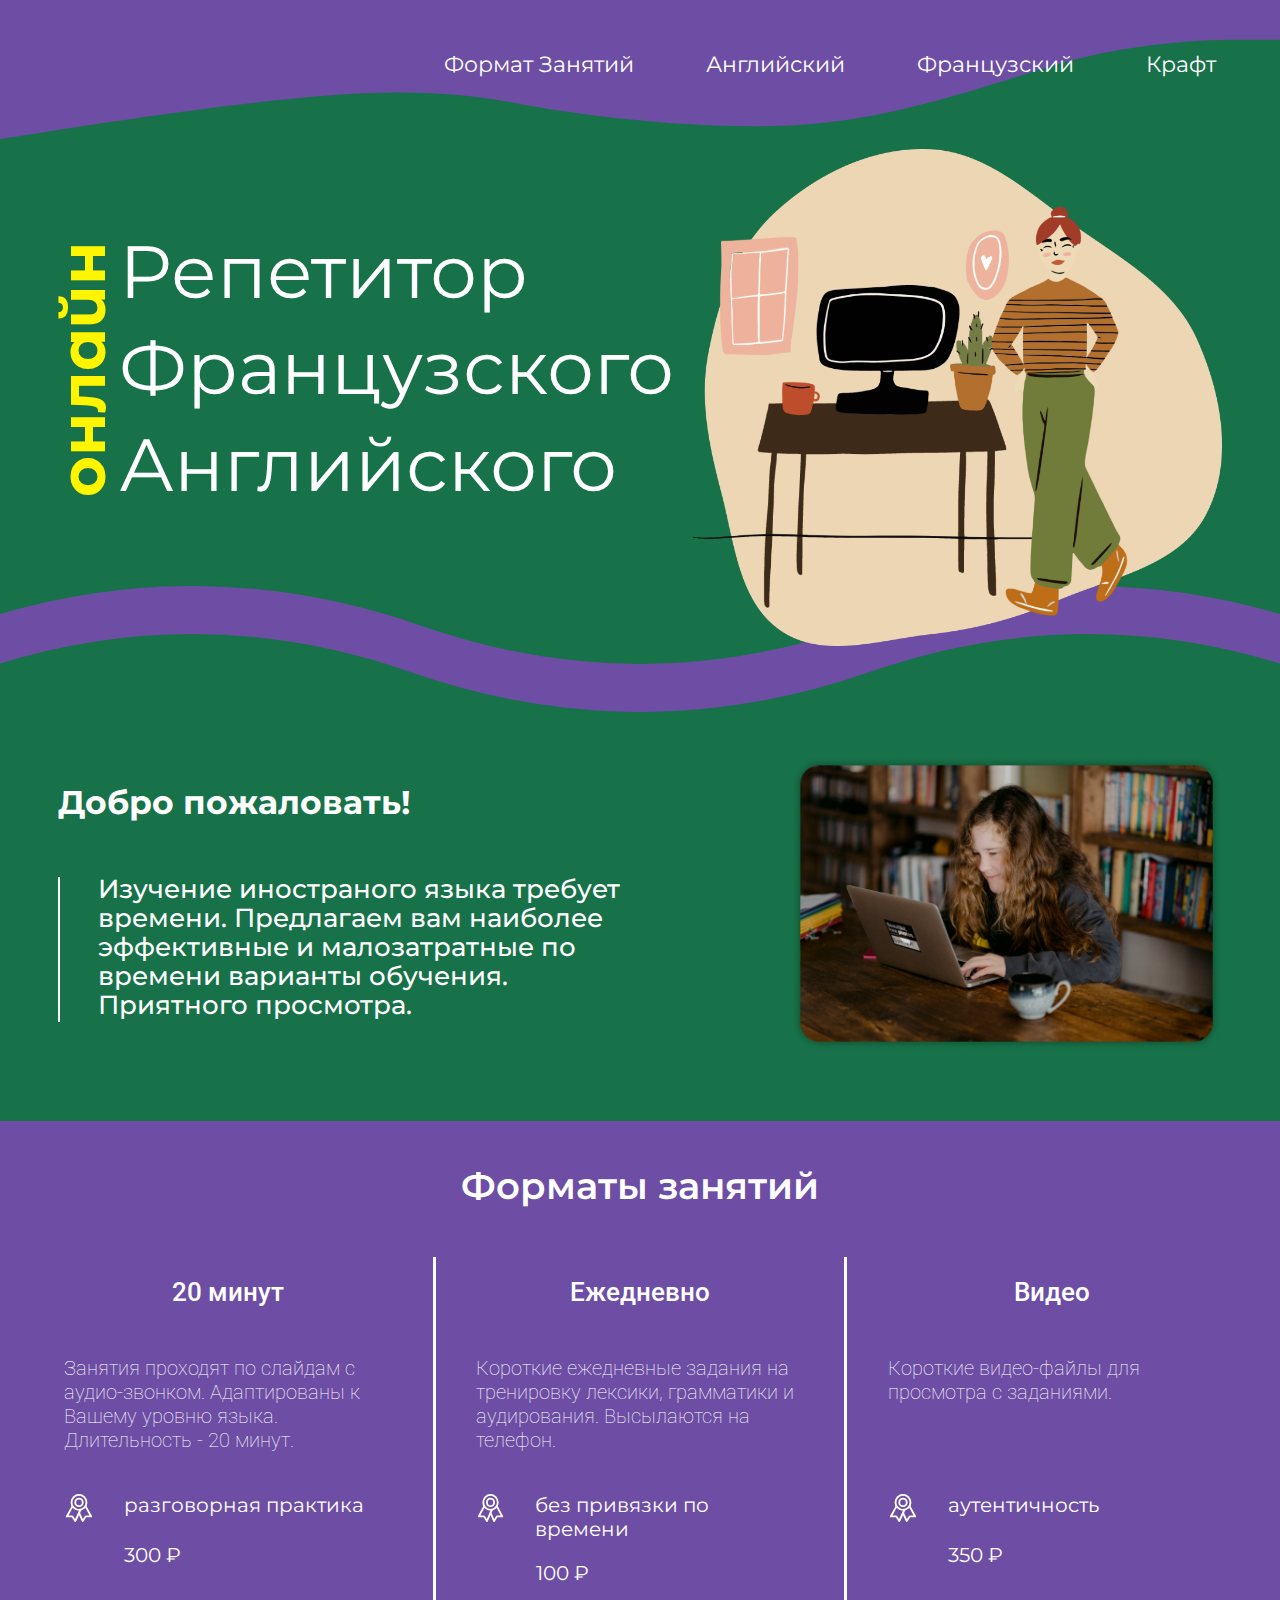
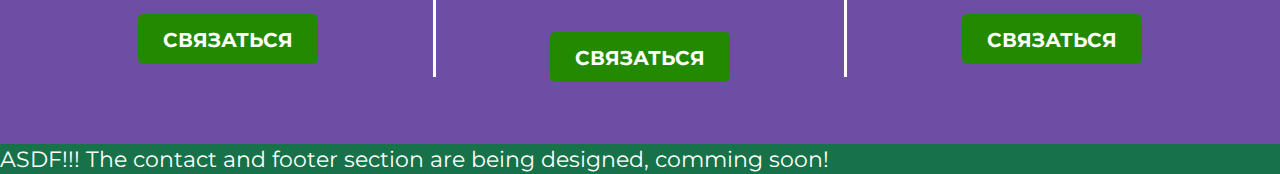
==== index.html @ 8ab6db8f "make burger menu" ====
<!DOCTYPE html>
<html>

<head>

	<meta charset="utf-8">
	<!-- <base href="/"> -->

	<title>LINGUIRUS</title>
	<meta name="description" content="Linguirus Description">

	<meta name="viewport" content="width=device-width, initial-scale=1.0, minimum-scale=1.0, maximum-scale=1.0, user-scalable=no">

	<!-- <link rel="icon" href="img/favicon.png"> -->

	<link rel="apple-touch-icon" sizes="180x180" href="img/apple-touch-icon.png">
	<link rel="icon" type="image/png" sizes="48x48" href="img/favicon-48.png" />
	<link rel="icon" type="image/png" sizes="32x32" href="img/favicon-32.png">
	<link rel="icon" type="image/png" sizes="16x16" href="img/favicon-16.png">
	<link rel="manifest" href="site.webmanifest">
	<meta name="msapplication-TileColor" content="#fff500">
	<meta name="theme-color" content="#ffffff">

	<link rel="stylesheet" href="css/main.css">
	<link rel="stylesheet" href="css/media.css">

	<script src="script.js" defer></script>

</head>

<body>

	<header>
		<div class="header__background">
			<svg class="not-visible-for-mobile" preserveAspectRatio="none" viewBox="0 0 1500 139" fill="none" xmlns="http://www.w3.org/2000/svg">
				<path width="100%"  height="139px" fill-rule="evenodd" clip-rule="evenodd" d="M0 139L50 132.381C100 125.762 200 112.524 300 102.595C400 92.6667 500 86.0476 600 102.595C700 119.143 843.5 131.046 943.5 124.427C1043.5 117.808 1127 93.8067 1227 67.3305C1314 44.2962 1400 39.7143 1450 39.7143H1500V0H1450C1400 0 1300 0 1200 0C1100 0 1000 0 900 0C800 0 700 0 600 0C500 0 400 0 300 0C200 0 100 0 50 0H0V139Z" fill="#6D4EA4"/>
			</svg>
			<!-- <svg class="mobile" preserveAspectRatio="none" viewBox="0 0 415 92" fill="none" xmlns="http://www.w3.org/2000/svg">
				<path width="100%"  height="92px" fill-rule="evenodd" clip-rule="evenodd" d="M0 92L13.8333 87.6191C27.6667 83.2381 55.3333 74.4762 83 67.9048C110.667 61.3333 138.333 56.9524 166 67.9048C193.667 78.8571 233.368 86.7354 261.035 82.3544C288.702 77.9735 311.803 62.0879 339.47 44.5641C363.54 29.3184 387.333 26.2857 401.167 26.2857H415V0H401.167C387.333 0 359.667 0 332 0C304.333 0 276.667 0 249 0C221.333 0 193.667 0 166 0C138.333 0 110.667 0 83 0C55.3333 0 27.6667 0 13.8333 0H0V92Z" fill="#6D4EA4"/>
			</svg>	 -->
			<svg class="mobile" preserveAspectRatio="none" viewBox="0 0 415 69" fill="none" xmlns="http://www.w3.org/2000/svg">
				<path width="100%" height="69px" fill-rule="evenodd" clip-rule="evenodd" d="M0 69L13.8333 65.7143C27.6667 62.4286 55.3333 55.8571 83 50.9286C110.667 46 138.333 42.7143 166 50.9286C193.667 59.1429 233.368 65.0515 261.035 61.7658C288.702 58.4801 311.803 46.5659 339.47 33.4231C363.54 21.9888 387.333 19.7143 401.167 19.7143H415V0H401.167C387.333 0 359.667 0 332 0C304.333 0 276.667 0 249 0C221.333 0 193.667 0 166 0C138.333 0 110.667 0 83 0C55.3333 0 27.6667 0 13.8333 0H0V69Z" fill="#6D4EA4"/>
			</svg>
		</div>

		<div class="header--wrapper-large">
			<div class="header--wrapper">

				<div class="header--wrapper__logo"></div>

				<div class="header--wrapper--nav">
					<div class="header--wrapper--nav__item"><a class="link__header" href="#tools">формат занятий</a></div>
					<div class="header--wrapper--nav__item"><a class="link__header" href="#">английский</a></div>
					<div class="header--wrapper--nav__item"><a class="link__header" href="#">французский</a></div>
					<div class="header--wrapper--nav__item"><a class="link__header" href="#">крафт</a></div>
				</div>

				<div class="header--wrapper--nav__mobile">
					<div class="header--wrapper--nav__mobile__burger button">
						<svg width="33" height="13" viewBox="0 0 33 13" fill="none" xmlns="http://www.w3.org/2000/svg">
							<line x1="1.5" y1="1.99982" x2="31.5" y2="1.99982" stroke="white" stroke-width="3" stroke-linecap="round"/>
							<line x1="1.5" y1="11.4998" x2="21.875" y2="11.4998" stroke="white" stroke-width="3" stroke-linecap="round"/>
						</svg>
					</div>

					<div class="header--wraper--nav__mobile__burgerMenu mobile">
						<span class="btn-item"><a href="#tools" class="link__header">Форматы занятий</a></span>
						<span class="btn-item"><a href="#" class="link__header">Английский</a></span>
						<span class="btn-item"><a href="#" class="link__header">Французский</a></span>
						<span class="btn-item"><a href="#" class="link__header">Крафт</a></span>
					</div>
				
					<div class="header--wrapper--nav__mobile__logo">
						<svg width="106" height="25" viewBox="0 0 106 25" fill="none" xmlns="http://www.w3.org/2000/svg">
							<path d="M1.62369 19.4031C1.51215 19.4052 1.40133 19.3832 1.29764 19.3383C1.19394 19.2934 1.09944 19.2266 1.01959 19.1416C0.936405 19.0561 0.871079 18.9521 0.828058 18.8366C0.785037 18.7211 0.765328 18.5968 0.770278 18.4723V1.57181C0.770278 1.32496 0.86019 1.08822 1.02024 0.91366C1.18028 0.739105 1.39735 0.641034 1.62369 0.641034C1.73638 0.636464 1.84864 0.658381 1.95287 0.705297C2.05711 0.752213 2.15087 0.823026 2.22779 0.912942C2.31006 0.99754 2.37549 1.09969 2.42003 1.21303C2.46457 1.32638 2.48726 1.4485 2.4867 1.57181V17.6252H11.1168C11.2276 17.6216 11.3381 17.642 11.4417 17.6851C11.5454 17.7281 11.6402 17.7931 11.7209 17.8762C11.8041 17.9555 11.8703 18.0537 11.9151 18.1639C11.9598 18.2741 11.9819 18.3936 11.9798 18.5141C11.9825 18.6347 11.9608 18.7545 11.916 18.8648C11.8712 18.9751 11.8046 19.0732 11.7209 19.1521C11.6402 19.2351 11.5454 19.3001 11.4417 19.3431C11.3381 19.3862 11.2276 19.4066 11.1168 19.4031H1.62369Z" fill="white"/>
							<path d="M15.6906 3.75754C15.5345 3.75989 15.3797 3.7267 15.236 3.66007C15.0924 3.59344 14.9631 3.49484 14.8563 3.37059C14.7409 3.25102 14.6498 3.10643 14.5887 2.94613C14.5276 2.78583 14.4979 2.61337 14.5015 2.43981C14.4944 2.26173 14.5234 2.08412 14.5864 1.91963C14.6494 1.75514 14.7448 1.60781 14.8659 1.48811C15.1008 1.26076 15.4053 1.13763 15.7193 1.14299C16.0238 1.14342 16.3174 1.26631 16.544 1.48811C16.6651 1.60781 16.7605 1.75514 16.8235 1.91963C16.8865 2.08412 16.9155 2.26173 16.9084 2.43981C16.9084 2.61374 16.8768 2.78595 16.8155 2.94651C16.7542 3.10707 16.6643 3.2528 16.5511 3.3753C16.4379 3.4978 16.3036 3.59466 16.1559 3.66026C16.0082 3.72587 15.85 3.75892 15.6906 3.75754ZM15.6906 19.4448C15.5755 19.4558 15.4597 19.4394 15.351 19.3967C15.2424 19.3539 15.1436 19.2859 15.0615 19.1973C14.9794 19.1088 14.916 19.0018 14.8756 18.8838C14.8352 18.7658 14.8188 18.6396 14.8276 18.5141V7.1983C14.8221 7.07236 14.8396 6.94647 14.8791 6.82798C14.9186 6.70949 14.9793 6.60074 15.0577 6.50805C15.1421 6.42159 15.2417 6.35475 15.3505 6.3116C15.4593 6.26845 15.575 6.24988 15.6906 6.25705C15.8016 6.25174 15.9125 6.27127 16.0164 6.31444C16.1203 6.3576 16.215 6.42349 16.2947 6.50805C16.373 6.60074 16.4337 6.70949 16.4733 6.82798C16.5128 6.94647 16.5303 7.07236 16.5248 7.1983V18.4722C16.5306 18.5966 16.5132 18.721 16.4737 18.8379C16.4341 18.9547 16.3732 19.0616 16.2947 19.152C16.1407 19.315 15.9339 19.4052 15.7193 19.403L15.6906 19.4448Z" fill="white"/>
							<path d="M21.7605 19.4031C21.6449 19.4103 21.5292 19.3917 21.4204 19.3485C21.3116 19.3054 21.212 19.2386 21.1276 19.1521C21.0501 19.0652 20.9897 18.9619 20.9501 18.8486C20.9105 18.7353 20.8926 18.6144 20.8975 18.4932V7.19837C20.892 7.07243 20.9095 6.94654 20.949 6.82805C20.9885 6.70956 21.0492 6.60081 21.1276 6.50812C21.212 6.42166 21.3116 6.35482 21.4204 6.31167C21.5292 6.26852 21.6449 6.24995 21.7605 6.25712C21.8715 6.25181 21.9824 6.27134 22.0863 6.31451C22.1902 6.35767 22.2849 6.42357 22.3646 6.50812C22.4429 6.60081 22.5036 6.70956 22.5431 6.82805C22.5827 6.94654 22.6002 7.07243 22.5947 7.19837V18.5351C22.6017 18.6565 22.585 18.7783 22.5455 18.8921C22.5061 19.006 22.4449 19.1094 22.366 19.1954C22.2871 19.2815 22.1922 19.3483 22.0878 19.3913C21.9834 19.4343 21.8718 19.4526 21.7605 19.4449V19.4031ZM31.2343 19.4031C31.1209 19.4092 31.0076 19.389 30.9019 19.3439C30.7961 19.2989 30.7003 19.2299 30.6207 19.1416C30.4758 18.9789 30.3935 18.7619 30.3905 18.5351V12.2601C30.4206 11.4087 30.2418 10.5639 29.8727 9.81292C29.5433 9.19107 29.053 8.68903 28.4631 8.36968C27.8343 8.04394 27.1455 7.8794 26.4495 7.88862C25.7867 7.8836 25.1313 8.04084 24.5317 8.34876C23.9793 8.62429 23.503 9.0535 23.1509 9.59329C22.8148 10.125 22.6373 10.7568 22.6427 11.4026H21.4344C21.4508 10.4419 21.7096 9.50468 22.1824 8.69389C22.6621 7.89919 23.323 7.2541 24.1002 6.82187C24.8991 6.35644 25.7931 6.11899 26.6988 6.13163C27.6714 6.11529 28.6328 6.35949 29.4987 6.8428C30.3093 7.32417 30.9752 8.05044 31.4165 8.93444C31.9131 9.96106 32.1575 11.1104 32.1261 12.2706V18.5455C32.1287 18.6658 32.109 18.7854 32.068 18.8971C32.027 19.0087 31.9656 19.1102 31.8876 19.1953C31.8096 19.2803 31.7166 19.3472 31.6142 19.392C31.5118 19.4367 31.4022 19.4583 31.2919 19.4554L31.2343 19.4031Z" fill="white"/>
							<path d="M41.1014 19.5808C40.0205 19.6005 38.9545 19.3044 38.0138 18.7233C37.1227 18.1648 36.3921 17.3463 35.9042 16.3597C35.3903 15.293 35.1299 14.1029 35.1467 12.898C35.1249 11.6808 35.3995 10.4791 35.9426 9.41546C36.457 8.42318 37.2095 7.60246 38.1193 7.04144C39.0944 6.48525 40.1784 6.19476 41.2788 6.19476C42.3792 6.19476 43.4633 6.48525 44.4384 7.04144C45.346 7.59857 46.0931 8.42071 46.5959 9.41546C47.1288 10.4839 47.4059 11.6818 47.4014 12.898L46.4425 13.4732C46.461 14.5649 46.2268 15.6439 45.7617 16.6107C45.3186 17.5121 44.6546 18.2616 43.8439 18.7755C43.0148 19.3134 42.066 19.592 41.1014 19.5808ZM41.322 24.6531C40.2627 24.6756 39.2129 24.4323 38.2535 23.9419C37.3975 23.4944 36.6514 22.8313 36.0768 22.0071C36.0025 21.9251 35.9453 21.8266 35.9089 21.7184C35.8725 21.6101 35.8578 21.4946 35.8659 21.3796C35.8771 21.2673 35.9114 21.1591 35.9661 21.0632C36.0209 20.9672 36.0948 20.8859 36.1823 20.8254C36.2748 20.7549 36.3794 20.7055 36.4898 20.6804C36.6002 20.6552 36.7142 20.6547 36.8248 20.679C37.0426 20.7218 37.2377 20.8525 37.3713 21.045C37.8209 21.635 38.384 22.1098 39.0206 22.4359C39.7461 22.8064 40.5403 22.9889 41.3412 22.9693C42.1296 22.9917 42.9078 22.771 43.5863 22.3325C44.2648 21.894 44.8161 21.2556 45.1767 20.4907C45.5829 19.6392 45.7842 18.6892 45.7617 17.7297V14.0694L46.4041 12.6784L47.4397 12.898V17.8029C47.4556 19.0227 47.1814 20.2262 46.6439 21.296C46.1278 22.3281 45.3627 23.1865 44.4314 23.7782C43.5001 24.37 42.438 24.6725 41.3603 24.6531H41.322ZM41.2741 17.8971C42.0799 17.9147 42.8751 17.6942 43.5754 17.2591C44.2402 16.841 44.7848 16.2289 45.148 15.4917C45.5306 14.6833 45.7302 13.7868 45.7302 12.8771C45.7302 11.9674 45.5306 11.0709 45.148 10.2626C44.7905 9.51807 44.2447 8.90103 43.5754 8.48468C42.8686 8.06176 42.0754 7.84004 41.2693 7.84004C40.4631 7.84004 39.6699 8.06176 38.9631 8.48468C38.288 8.89974 37.7357 9.51659 37.3713 10.2626C36.9948 11.0729 36.7985 11.9686 36.7985 12.8771C36.7985 13.7856 36.9948 14.6813 37.3713 15.4917C37.7418 16.2301 38.2928 16.8419 38.9631 17.2591C39.6715 17.6764 40.4696 17.8787 41.2741 17.8448V17.8971Z" fill="white"/>
							<path d="M55.9449 19.5808C54.9753 19.5972 54.017 19.3529 53.1545 18.8697C52.344 18.3883 51.6781 17.662 51.2367 16.778C50.7347 15.7536 50.4899 14.6027 50.5271 13.4419V7.16695C50.5225 7.04649 50.5415 6.92633 50.5828 6.81451C50.6241 6.70269 50.6869 6.60178 50.7669 6.51853C50.8434 6.431 50.9358 6.36167 51.0381 6.31488C51.1404 6.26809 51.2504 6.24486 51.3614 6.24663C51.4753 6.24385 51.5885 6.26653 51.694 6.3133C51.7996 6.36006 51.8952 6.42991 51.9751 6.51853C52.055 6.60178 52.1178 6.70269 52.1591 6.81451C52.2005 6.92633 52.2194 7.04649 52.2148 7.16695V13.4419C52.1884 14.2929 52.3669 15.1367 52.7326 15.8891C53.0599 16.5165 53.555 17.02 54.1518 17.3323C54.7738 17.64 55.4489 17.7991 56.1319 17.7991C56.8149 17.7991 57.49 17.64 58.112 17.3323C58.667 17.0565 59.1439 16.623 59.4928 16.0773C59.8305 15.5504 60.0082 14.9213 60.001 14.2785H61.2092C61.1766 15.2345 60.9154 16.1647 60.4517 16.9767C59.9919 17.7696 59.3508 18.4184 58.5914 18.8592C57.7786 19.3377 56.8686 19.5859 55.9449 19.5808ZM60.7969 19.4344C60.6858 19.4397 60.5749 19.4202 60.4711 19.377C60.3672 19.3339 60.2725 19.268 60.1928 19.1834C60.1143 19.093 60.0534 18.9861 60.0138 18.8693C59.9742 18.7524 59.9568 18.628 59.9627 18.5036V7.20878C59.9587 7.08618 59.977 6.96392 60.0165 6.84906C60.056 6.73419 60.1159 6.62898 60.1928 6.53946C60.2725 6.4549 60.3672 6.389 60.4711 6.34584C60.5749 6.30267 60.6858 6.28314 60.7969 6.28845C60.9093 6.28412 61.0214 6.30407 61.1267 6.34715C61.232 6.39022 61.3285 6.45557 61.4106 6.53946C61.4918 6.62654 61.5559 6.73086 61.5988 6.84598C61.6416 6.96109 61.6624 7.08456 61.6599 7.20878V18.5036C61.6644 18.6297 61.6445 18.7553 61.6015 18.8724C61.5586 18.9896 61.4935 19.0955 61.4106 19.1834C61.2403 19.3415 61.0199 19.4204 60.7969 19.403V19.4344Z" fill="white"/>
							<path d="M66.8283 3.75754C66.6721 3.76054 66.5171 3.72763 66.3734 3.66096C66.2296 3.59429 66.1004 3.49536 65.994 3.37059C65.8786 3.25102 65.7875 3.10643 65.7264 2.94613C65.6653 2.78583 65.6356 2.61337 65.6392 2.43981C65.6321 2.26173 65.6611 2.08412 65.7241 1.91963C65.7871 1.75514 65.8825 1.60781 66.0036 1.48811C66.236 1.26671 66.5341 1.14471 66.8427 1.14471C67.1512 1.14471 67.4493 1.26671 67.6817 1.48811C67.8028 1.60781 67.8982 1.75514 67.9612 1.91963C68.0242 2.08412 68.0532 2.26173 68.0461 2.43981C68.0461 2.61374 68.0145 2.78595 67.9532 2.94651C67.8919 3.10707 67.802 3.2528 67.6888 3.3753C67.5756 3.4978 67.4413 3.59466 67.2936 3.66026C67.1459 3.72587 66.9877 3.75892 66.8283 3.75754ZM66.8283 19.4448C66.714 19.4542 66.5992 19.4366 66.4918 19.3931C66.3843 19.3497 66.2867 19.2814 66.2057 19.1931C66.1247 19.1047 66.0621 18.9983 66.0223 18.8811C65.9824 18.7639 65.9662 18.6387 65.9749 18.5141V7.1983C65.9694 7.07236 65.9869 6.94647 66.0264 6.82798C66.0659 6.70949 66.1266 6.60074 66.205 6.50805C66.378 6.34879 66.5971 6.26142 66.8235 6.26142C67.0499 6.26142 67.269 6.34879 67.442 6.50805C67.5203 6.60074 67.581 6.70949 67.6205 6.82798C67.66 6.94647 67.6776 7.07236 67.6721 7.1983V18.4722C67.6805 18.5959 67.6646 18.7202 67.6253 18.8366C67.586 18.953 67.5243 19.0588 67.4444 19.147C67.3644 19.2352 67.268 19.3037 67.1618 19.3479C67.0555 19.392 66.9418 19.4108 66.8283 19.403V19.4448Z" fill="white"/>
							<path d="M72.8218 19.4031C72.7098 19.4119 72.5973 19.395 72.4916 19.3536C72.3859 19.3122 72.2893 19.2471 72.2081 19.1625C72.1324 19.0725 72.074 18.967 72.0361 18.8521C71.9983 18.7371 71.9818 18.6152 71.9875 18.4932V7.17744C71.9815 7.05389 71.9979 6.93025 72.0358 6.8136C72.0736 6.69696 72.1322 6.5896 72.2081 6.49767C72.3811 6.33841 72.6002 6.25104 72.8266 6.25104C73.053 6.25104 73.272 6.33841 73.445 6.49767C73.521 6.5896 73.5795 6.69696 73.6174 6.8136C73.6552 6.93025 73.6716 7.05389 73.6656 7.17744V18.5351C73.6714 18.657 73.6549 18.779 73.617 18.8939C73.5792 19.0088 73.5207 19.1143 73.445 19.2044C73.3592 19.2823 73.2596 19.3402 73.1523 19.3743C73.0451 19.4085 72.9326 19.4183 72.8218 19.4031ZM72.6971 11.3084C72.7228 10.3683 72.9669 9.45065 73.4067 8.64158C73.8249 7.88224 74.4077 7.24658 75.1039 6.79049C75.8096 6.33721 76.6151 6.10219 77.4341 6.1107C77.9704 6.08089 78.5056 6.18834 78.9971 6.42445C79.1599 6.49288 79.2935 6.62519 79.3715 6.79544C79.4496 6.9657 79.4665 7.16162 79.419 7.34478C79.3808 7.54111 79.2742 7.71359 79.1217 7.82585C78.9618 7.90176 78.7874 7.93407 78.6135 7.91998H77.9423C77.2001 7.83078 76.4492 7.92734 75.7464 8.20234C75.1407 8.43615 74.6108 8.8578 74.2218 9.4155C73.8431 9.97836 73.6474 10.6629 73.6656 11.3607L72.6971 11.3084Z" fill="white"/>
							<path d="M87.3295 19.5808C86.3567 19.5985 85.395 19.3542 84.5295 18.8697C83.719 18.3883 83.0531 17.662 82.6117 16.778C82.1097 15.7536 81.8649 14.6027 81.9021 13.4419V7.16695C81.8975 7.04649 81.9165 6.92633 81.9578 6.81451C81.9991 6.70269 82.0619 6.60178 82.1419 6.51853C82.2184 6.431 82.3108 6.36167 82.4131 6.31488C82.5154 6.26809 82.6254 6.24486 82.7364 6.24663C82.8503 6.24385 82.9635 6.26653 83.069 6.3133C83.1746 6.36006 83.2702 6.42991 83.3501 6.51853C83.4313 6.60126 83.4955 6.70183 83.5385 6.8136C83.5814 6.92536 83.6022 7.0458 83.5994 7.16695V13.4419C83.5679 14.2935 83.7467 15.1386 84.1172 15.8891C84.441 16.5158 84.9329 17.0194 85.5268 17.3323C86.1488 17.64 86.8239 17.7991 87.5069 17.7991C88.1899 17.7991 88.865 17.64 89.487 17.3323C90.042 17.0565 90.5189 16.623 90.8678 16.0773C91.2055 15.5504 91.3832 14.9213 91.376 14.2785H92.5842C92.5569 15.226 92.3004 16.1487 91.8407 16.9532C91.3809 17.7577 90.7344 18.4152 89.9664 18.8592C89.1566 19.3365 88.25 19.5846 87.3295 19.5808ZM92.1719 19.4344C92.0608 19.4397 91.9499 19.4202 91.8461 19.377C91.7422 19.3339 91.6475 19.268 91.5678 19.1834C91.4893 19.093 91.4283 18.9861 91.3888 18.8693C91.3492 18.7524 91.3318 18.628 91.3377 18.5036V7.20878C91.3337 7.08618 91.352 6.96392 91.3915 6.84906C91.4309 6.73419 91.4909 6.62898 91.5678 6.53946C91.6475 6.4549 91.7422 6.389 91.8461 6.34584C91.9499 6.30267 92.0608 6.28314 92.1719 6.28845C92.2844 6.28353 92.3966 6.30321 92.502 6.34632C92.6074 6.38942 92.7038 6.45509 92.7856 6.53946C92.8668 6.62654 92.9309 6.73086 92.9738 6.84598C93.0166 6.96109 93.0374 7.08456 93.0349 7.20878V18.5036C93.0394 18.6297 93.0195 18.7553 92.9765 18.8724C92.9336 18.9896 92.8685 19.0955 92.7856 19.1834C92.7015 19.2622 92.6041 19.3221 92.4988 19.3598C92.3935 19.3975 92.2824 19.4122 92.1719 19.403V19.4344Z" fill="white"/>
							<path d="M101.205 19.5808C100.327 19.5749 99.4558 19.4124 98.6258 19.0997C97.834 18.8188 97.1211 18.3221 96.5546 17.6565C96.4794 17.5716 96.423 17.469 96.3897 17.3566C96.3565 17.2442 96.3473 17.125 96.3628 17.0081C96.3937 16.7611 96.5104 16.5365 96.6888 16.3806C96.8731 16.2308 97.1029 16.1635 97.3313 16.1924C97.543 16.2188 97.738 16.3308 97.8778 16.5061C98.2588 16.9747 98.7396 17.3339 99.2778 17.5519C99.8916 17.799 100.541 17.923 101.196 17.918C102.022 17.9915 102.849 17.7754 103.554 17.3009C103.777 17.1372 103.961 16.9182 104.091 16.6618C104.221 16.4055 104.294 16.1191 104.302 15.8263C104.3 15.5378 104.23 15.2548 104.099 15.004C103.968 14.7533 103.781 14.5431 103.554 14.3935C102.797 13.92 101.958 13.621 101.09 13.5151C99.9131 13.395 98.7873 12.9327 97.8299 12.1764C97.5099 11.9047 97.2505 11.5575 97.0711 11.1609C96.8918 10.7642 96.7971 10.3283 96.7943 9.88607C96.7672 9.1513 96.9776 8.42951 97.3888 7.84672C97.8021 7.28689 98.3499 6.86328 98.971 6.62311C99.6711 6.34391 100.412 6.20571 101.157 6.21524C102.032 6.18684 102.901 6.37641 103.698 6.76953C104.375 7.10558 104.967 7.61507 105.424 8.25459C105.495 8.34246 105.548 8.4457 105.579 8.55747C105.611 8.66925 105.62 8.78701 105.607 8.90299C105.588 9.01814 105.547 9.12753 105.486 9.22333C105.425 9.31914 105.345 9.39902 105.252 9.45729C105.069 9.57236 104.854 9.60961 104.648 9.56186C104.421 9.52661 104.214 9.4042 104.063 9.21674C103.718 8.76429 103.282 8.40612 102.787 8.17092C102.252 7.94867 101.682 7.83868 101.109 7.84672C100.435 7.81657 99.7672 8.00587 99.1915 8.39055C99.0143 8.50296 98.8606 8.65463 98.7405 8.83579C98.6203 9.01695 98.5363 9.22357 98.4938 9.44232C98.4513 9.66108 98.4514 9.88712 98.4939 10.1059C98.5365 10.3246 98.6206 10.5312 98.7408 10.7123C98.997 11.0403 99.3276 11.2892 99.6997 11.4339C100.317 11.6918 100.961 11.8674 101.618 11.9568C102.524 12.0865 103.405 12.3762 104.226 12.8144C104.783 13.1108 105.257 13.5661 105.597 14.1321C105.865 14.6335 106.004 15.2042 106 15.7845C106.011 16.4992 105.798 17.1965 105.396 17.7611C104.956 18.3635 104.377 18.8258 103.718 19.0997C102.918 19.44 102.064 19.6035 101.205 19.5808Z" fill="white"/>
						</svg>	
					</div>
					<div class="header--wrapper--nav__mobile__contact button">
						<svg width="26" height="26" viewBox="0 0 26 26" fill="none" xmlns="http://www.w3.org/2000/svg">
							<path d="M1.58747 19.9338C1.58747 19.9377 1.58747 19.9449 1.58301 19.955C1.58468 19.9483 1.5858 19.941 1.58747 19.9338ZM22.7652 20.8507C22.5815 20.8468 22.4 20.8089 22.23 20.7391L19.0611 19.6156L19.0377 19.6062C18.9686 19.5774 18.8943 19.5629 18.8195 19.5637C18.7505 19.5638 18.682 19.5763 18.6174 19.6006C18.5404 19.6296 17.8467 19.8902 17.1189 20.09C16.7243 20.1983 15.3508 20.5516 14.2486 20.5516C11.4313 20.5516 8.79705 19.4689 6.83197 17.5027C5.87198 16.5486 5.11077 15.4135 4.5924 14.1633C4.07403 12.913 3.80881 11.5723 3.81207 10.2189C3.81205 9.51364 3.88802 8.81047 4.03866 8.12152C4.52923 5.8545 5.8285 3.79231 7.69702 2.31725C9.61375 0.813738 11.98 -0.00232227 14.416 4.96381e-06C17.3299 4.96381e-06 20.0451 1.11621 22.062 3.13543C23.9685 5.04805 25.0133 7.56286 25.0049 10.2161C25.0033 12.1876 24.4146 14.114 23.3139 15.7497L23.3033 15.7653L23.262 15.8211C23.2525 15.8339 23.243 15.8462 23.2341 15.8591L23.2257 15.8741C23.2035 15.9119 23.1834 15.9508 23.1654 15.9908L24.0439 19.1128C24.0827 19.2416 24.1037 19.3751 24.1064 19.5096C24.1066 19.6858 24.072 19.8603 24.0047 20.0231C23.9374 20.1859 23.8386 20.3338 23.7141 20.4584C23.5895 20.583 23.4415 20.6818 23.2787 20.7491C23.1159 20.8164 22.9414 20.8509 22.7652 20.8507Z" fill="white"/>
							<path d="M14.9499 21.9552C14.8923 21.8431 14.8111 21.7446 14.712 21.6666C14.6129 21.5886 14.4982 21.5329 14.3756 21.5032C14.0531 21.4178 13.6769 21.4323 13.3895 21.4111C10.6756 21.2224 8.12178 20.0577 6.19999 18.1322C4.4915 16.4333 3.38115 14.2253 3.03611 11.8407C2.95797 11.2971 2.95797 11.1621 2.95797 11.1621C2.95794 10.9807 2.90268 10.8037 2.79955 10.6545C2.69641 10.5053 2.5503 10.391 2.38064 10.3269C2.21098 10.2628 2.02583 10.2519 1.84981 10.2956C1.67378 10.3393 1.51525 10.4356 1.39528 10.5716C1.39528 10.5716 0.9555 11.0505 0.747885 11.531C0.165606 12.8726 -0.0827123 14.3354 0.0242093 15.794C0.131131 17.2526 0.590104 18.6635 1.3618 19.9059C1.50691 20.1475 1.50691 20.2592 1.47454 20.5103C1.32217 21.2978 1.0554 22.6869 0.916432 23.4074C0.87042 23.6411 0.887536 23.8828 0.966014 24.1076C1.04449 24.3325 1.1815 24.5323 1.36291 24.6866L1.38859 24.7084C1.62858 24.899 1.92597 25.0028 2.23244 25.003C2.40482 25.0032 2.57553 24.9692 2.73473 24.9031L5.72114 23.7507C5.82396 23.7116 5.93755 23.7116 6.04037 23.7507C7.2163 24.1882 8.44022 24.4204 9.59995 24.4204C11.045 24.4217 12.4725 24.1043 13.7807 23.4906C14.0854 23.3477 14.562 23.1925 14.8411 22.87C14.9467 22.7448 15.0133 22.5915 15.0326 22.4289C15.052 22.2663 15.0232 22.1016 14.9499 21.9552Z" fill="white"/>
						</svg>
					</div>
				</div>
			</div>
		</div>

	</header>

	<main>

		<div class="feature-1">
			
			<div class="content-wrapper">
				<div class="content">

					<div class="content__text">
						<div class="content__text--prime accent">онлайн</div>
						<div class="content__text--second">репетитор <br> французского <br> английского</div>
					</div>

					<div class="content__image"></div>

				</div>
			</div>
		</div>

		<div class="wave">
			<svg class="not-visible-for-mobile" preserveAspectRatio="none" viewBox="0 0 1500 126" fill="none" xmlns="http://www.w3.org/2000/svg">
				<path heigth="126px" width="100%" d="M-37 63C137.889 11 312.778 11 487.667 63C662.556 115 837.444 115 1012.33 63C1187.22 11 1362.11 11 1537 63" stroke="#6D4EA4" stroke-width="48"/>
			</svg>
			<svg class="mobile" preserveAspectRatio="none" viewBox="0 0 375 57" fill="none" xmlns="http://www.w3.org/2000/svg">
				<path width="100%" height="57px" d="M-16 28.5C28.8889 47.8333 73.7778 47.8333 118.667 28.5C163.556 9.16667 208.444 9.16667 253.333 28.5C298.222 47.8333 343.111 47.8333 388 28.5" stroke="#6D4EA4" stroke-width="27"/>
				</svg>
		</div>

		<div class="feature-2">

			<div class="content">

				<div class="content__wrapper">

					<div class="content__text">
						<h2>Добро пожаловать!</h2>

						<div class="content__image mobile"></div>

						<div class="content__text--wrapper" id="firstElement">

							<div class="content__text--decoration" id="secondElement"></div>

							<div class="content__text--about">
								Изучение иностраного языка требует времени. Предлагаем вам наиболее эффективные и малозатратные по времени варианты обучения. Приятного просмотра.
							</div>
						</div>
					</div>

					<div class="content__image"></div>

				</div>
			</div>
		</div>

		<!--Виды услуг-->

		<div class="feature-3" id="tools">

			<div class="content">

				<div class="content__title--wrapper">
					<div class="content__title">Форматы занятий</div>
				</div>

				<div class="content__table">

					<!--ITEM 1-->
					<div class="content__table--item">
						<div class="content__table--item-header">20 минут</div>

						<div class="content__table--item-description">
							Занятия проходят по слайдам с аудио-звонком. Адаптированы к Вашему уровню языка. Длительность - 20 минут.
						</div>

						<div class="content__table--item-tools">
							<div class="content__table--item-tools-wrapper">
								<div class="content__table--item-tools-ico alarm"></div>
								<div class="content__table--item-tools-description">разговорная практика</div>
							</div>

							<div class="content__table--item-tools-wrapper">
								<div class="content__table--item-tools-ico money"></div>
								<div class="content__table--item-tools-description">300 ₽</div>
							</div>
						</div>

						<div class="content__table--item-button-wrapper">
							<div class="content__table--item-button button">связаться</div>
						</div>
					</div>

					<!--Decoration-->

					<div class="content__table--itemDecoration not-visible-for-mobile">
						<svg width="3" height="430" viewBox="0 0 3 410" fill="none" xmlns="http://www.w3.org/2000/svg">
							<line x1="1.5" x2="1.5" y2="443" stroke="white" stroke-width="3"/>
						</svg>
					</div>

					<!--ITEM 2-->
					<div class="content__table--item reverse">
						<div class="content__table--item-header">Ежедневно</div>

						<div class="content__table--item-description">
							Короткие ежедневные задания на тренировку лексики, грамматики и аудирования. Высылаются на телефон.
						</div>

						<div class="content__table--item-tools">
							<div class="content__table--item-tools-wrapper">
								<div class="content__table--item-tools-ico alarm"></div>
								<div class="content__table--item-tools-description">без привязки по времени</div>
							</div>

							<div class="content__table--item-tools-wrapper">
								<div class="content__table--item-tools-ico money"></div>
								<div class="content__table--item-tools-description">100 ₽</div>
							</div>
						</div>

						<div class="content__table--item-button-wrapper">
							<div class="content__table--item-button button">связаться</div>
						</div>
					</div>

					<!--Decoration-->

					<div class="content__table--itemDecoration not-visible-for-mobile">
						<svg width="3" height="430" viewBox="0 0 3 410" fill="none" xmlns="http://www.w3.org/2000/svg">
							<line x1="1.5" x2="1.5" y2="430" stroke="white" stroke-width="3"/>
						</svg>
					</div>

					<!--ITEM 3-->
					<div class="content__table--item">
						<div class="content__table--item-header">Видео</div>

						<div class="content__table--item-description">
							Короткие видео-файлы для просмотра с заданиями.
						</div>

						<div class="content__table--item-tools">
							<div class="content__table--item-tools-wrapper">
								<div class="content__table--item-tools-ico alarm"></div>
								<div class="content__table--item-tools-description">аутентичность</div>
							</div>

							<div class="content__table--item-tools-wrapper">
								<div class="content__table--item-tools-ico money"></div>
								<div class="content__table--item-tools-description">350 ₽</div>
							</div>
						</div>

						<div class="content__table--item-button-wrapper">
							<div class="content__table--item-button button">связаться</div>
						</div>
					</div>
				</div>
			</div>
		</div>

		<!--FEATURE 4-->
		<!--???-->

		ASDF!!!

		The contact and footer section are being designed, comming soon!
	</main>

</body>
</html>
---- css/main.css ----
/* FONTS LOAD SECTION */

@import url('https://fonts.googleapis.com/css2?family=Montserrat+Alternates&family=Montserrat:ital,wght@0,100;0,300;0,400;1,100&family=Roboto:ital,wght@0,400;1,300&display=swap');

/* USER VARIABLES SECTION */

:root {
	--accent: #FFF500;
	--text: #fff;
	--sizeindex: calc(1vh + 1vw);
	--lineheight: 30px;
	--userfont: montserrat, sans-serif;
	--systemfont: -apple-system, BlinkMacSystemFont, Arial, sans-serif;
	--background-color: #036639eb;
	--gap: 5%;
	--animation: cubic-bezier(.44,0,.26,1);
}

/* GENERAL CSS SETTINGS */

::placeholder { color: #666; }
::selection { background-color: var(--accent); color: #fff; }
input, textarea { outline: none; }
input:focus:required:invalid, textarea:focus:required:invalid { border-color: red; }
input:required:valid, textarea:required:valid { border-color: green; }

* {
	padding: 0;
	margin: 0;
	box-sizing: border-box;
}

a {
	font-style: none;
	color: #fff;
	text-decoration: none;
}

body {
	font-family: var(--userfont);
	font-size: var(--sizeindex);
	line-height: var(--lineheight);
	font-weight: normal;
	color: var(--text);
	min-width: 320px;
	position: relative;
	overflow-x: hidden;
	background-color: var(--background-color);
}

/* USER STYLES */

.accent {
	color: var(--accent);
	font-weight: bold;
}

header {
	/* background-image: url(../img/waveTop.svg); */
	min-height: 139px;
	width: 100%;
}

.header__background {
	width: 100vw;
	position: absolute;
	top: 0;
	left: 0;
	z-index: -1;
	min-height: 139px;
}

.header__background svg {
	height: 139px;
	width: 100%;
}

.header--wrapper {
	padding-right: var(--gap);
	padding-left: var(--gap);
	padding-top: 30px;
	display: flex;
	justify-content: space-between;
	align-items: center;
}

.header--wrapper__logo {
	background-image: url(../img/logo.svg);
	width: 192px;
	height: 67px;
}

.header--wrapper--nav {
	display: flex;
	justify-content: space-between;
	text-transform: capitalize;
	width: 67%;
}

.header--wrapper--nav__mobile {
	display: flex;
	width: 100%;
	justify-content: space-between;
}

.header--wrapper--nav__mobile__burger,
.header--wrapper--nav__mobile__contact {
	cursor: pointer;
}

.header--wrapper--nav__mobile__burger {
	z-index: 2;
}

.header--wraper--nav__mobile__burgerMenu {
	width: 100vw;
	height: 100vh;
	background-color: #654C93;
	position: fixed;
	z-index: 1;
	top: 0;
	left: 0;
	display: flex !important;
	flex-direction: column;
	justify-content: space-around;
	padding: 40px 0;
	/* visibility: hidden; */
	transform: translateX(-100%);
	transition: all 0.3s var(--animation);
}

.header--wraper--nav__mobile__burgerMenu.active {
	/* visibility: visible; */
	transform: translateX(0);
	transition: all 0.3s var(--animation);
}

.header--wraper--nav__mobile__burgerMenu span {
	position: relative;
	margin-left: 50px;
	font-size: calc(var(--sizeindex)*3);
	font-weight: bold;
}

.header--wraper--nav__mobile__burgerMenu span::before {
	content: "";
	position: absolute;
	top: 50%;
	left: -30px;
	width: 14px;
	height: 14px;
	border-radius: 100%;
	background-color: var(--accent);
	transform: translateY(-5px);
}


.link__header {
  position: relative;
}

.link__header:after {
	content: "";
  display: block;
  position: absolute;
  right: 0;
  bottom: -3px;
  width: 0;
	background-color: var(--accent); /* Цвет подчеркивания при исчезании линии*/
	height: 2px; /* Высота линии */
  transition: width ease 0.5s; /* Время эффекта */
}

.link__header:hover:after {
  width: 100%;
	left: 0;
	bottom: -3px;
	height: 2px; /* Высота линии */
	background-color: var(--accent); /* Цвет подчеркивания при появлении линии*/
	transition: width 0.5s; /* Время эффекта */
}

.header--wrapper--nav__item {
	font-weight: medium;
}


.content__wrapper {
	margin-right: auto;
	margin-left: auto;
	width: 91%;
	position: relative;
	display: flex;
	justify-content: space-between;
	align-items: center;
	margin-top: 10px;
}

/* FEATURE-1 */

.feature-1 .content {
	margin-right: auto;
	margin-left: auto;
	width: 91%;
	position: relative;
	display: flex;
	justify-content: space-between;
	align-items: center;
	margin-top: 10px;
}

.feature-1 .content__text--prime {
	position: absolute;
	font-family: 'Montserrat Alternates', sans-serif;
	/* display: flex; */
	transform: rotate(-90deg) translate(-107%, 10px);
	font-size: calc(var(--sizeindex) * 2.87);
	left: 0;
	transform-origin: 0 0;
}

.feature-1 .content__text--second {
	font-size: calc(var(--sizeindex) * 3.4);
	text-transform: capitalize;
	line-height: 130%;
	margin-left: calc(var(--gap) * 2.2);
	box-sizing: unset;
}

.feature-1 .content__text {
	transform: translateY(-10%);
}

.feature-1 .content__image {
	width: calc(var(--sizeindex) * 25.5);
	height: calc(var(--sizeindex) * 22.8);
	background-image: url(../img/imgBack1.png);
	background-position: 50% 50%;
	background-size: contain;
	background-repeat: no-repeat;
	margin-left: 25px;
}

.wave {
	height: 130px;
	width: 100vw;
	/* background-image: url(../img/smallWave.svg); */
	/* background-repeat: no-repeat; */
	/* background-size: cover; */
	margin-top: -60px;
	z-index: -1;
}

.wave svg {
	height: 126px;
	width: 100%;
}

/* FEATURE 2 */

.feature-2 {
	margin-bottom: 70px;
}

.feature-2 .content__wrapper {
	margin-top: 40px;
}

.feature-2 .content__image {
	width: 440px;
	height: 295px;
	background-image: url(../img/imgBack2.png);
	background-size: contain;
	background-repeat: no-repeat;
	background-position: right;
}

.feature-2 .content__text {
	max-width: 50%;
}

.feature-2 .content__text h2 {
	margin-bottom: calc(var(--gap)*2);
}

.feature-2 .content__text--about {
	display: block;
	font-weight: 500;
	font-size: calc(var(--sizeindex)*1.2);
	line-height: 29px;
	margin-left: 40px;
}

.feature-2 .content__text--decoration {
	float: left;
	transform: translateY(2px);
	display: block;
	background-color: #fff;
	border: #fff 1px solid;
	height: auto;
}

.feature-2 .content__text--wrapper {
	position: relative;
} 

/* FEATURE-3 */

.feature-3 {
	background-color: #6D4EA4;
}

.feature-3 .content {
	padding-bottom: 40px;
}

.content__title {
	text-align: center;
	font-style: normal;
	font-weight: 600;
	font-size: calc(1.7*var(--sizeindex));
}

.content__title--wrapper {
	width: 100vw;
	display: inline-block;
	margin-top: 50px;
	margin-bottom: 66px;
}

.feature-3 .content__table {
	display: flex;
	justify-content: space-between;
	width: 100%;
	padding-left: var(--gap);
	padding-right: var(--gap);
	box-sizing: border-box;
}

.content__table--item {
	width: 350px;
	height: 100%;
	/* background-color: #0404; */
}

.content__table--item-header {
	font-family: 'Roboto', sans-serif;
	font-style: normal;
	font-weight: 500;
	font-size: calc(1.2*var(--sizeindex));
	text-align: center;
	margin-top: 10px;
	margin-bottom: 50px;
	word-break: break-all;
}

.content__table--item-description {
	font-family: 'Roboto', sans-serif;
	font-style: normal;
	font-weight: lighter;
	font-size: calc(var(--sizeindex)*0.9);
	line-height: calc(var(--sizeindex) * 1.1);
	margin-bottom: var(--gap);
	min-height: 120px;
}

.content__table--item-tools-wrapper {
	display: flex;
	justify-content: flex-start;
}

.content__table--item-tools-wrapper:last-child {
	margin-top: 20px;
}

.content__table--item-tools-description {
	display: block;
	line-height: auto;
	font-size: calc(var(--sizeindex)*0.9);
	line-height: normal;
}

.content__table--item-tools-ico {
	margin-right: 30px;
	background-repeat: no-repeat;
}

.content__table--item-tools-ico.alarm {
	background-image: url(../img/alarm_ico.svg);
	height: 30px;
	width: 30px;
}

.content__table--item-tools-ico.money {
	background-image: url(../img/money_ico.svg);
	height: 26px;
	width: 30px;
}

.content__table--item-button-wrapper {
	display: flex;
	justify-content: center;
}

.content__table--item-button {
	font-weight: 700;
	font-size: calc(var(--sizeindex) * 0.9);
	text-align: center;
	color: #fff;
	background-color: #238900;
	display: inline-block;
	margin-top: 45px;
	padding: 11px 25px;
	padding-bottom: 9px;
	box-sizing: border-box;
	border-radius: 5px;
	text-transform: uppercase;
	margin-bottom: 10px;
	transition: all var(--animation) 0.5s;
	cursor: pointer;
}

.content__table--item-button:hover {
	box-shadow: 0px 0px 40px rgba(0, 0, 0, 0.4);
	background-color: var(--accent);
	color: black;
}

.content__table--itemDecoration {
	margin-left: calc(var(--gap)*0.7);
	margin-right: calc(var(--gap)*0.7);
	transform: translateY(-50px);
}


/* ANIMATION */

@keyframes buttonHeader {
	0% {

	}
	50% {

	}
}
---- css/media.css ----
/* === MOBILE FIRST === */

/* All mobile */
@media (min-width : 0) and (max-width: 576px) {
	.not-visible-for-mobile{
		display: none;
	}

	.header--wrapper--nav {
		display: none;
	}

	.header--wrapper__logo {
		display: none;
	}

	.header--wrapper--nav__mobile {
		display: flex;
	}

	.mobile {
		display: block;
	}

	.header__background svg {
		height: 80px;
	}

	header {
		min-height: 69px;
	}

	.feature-1 .content__image {
		display: none;
	}

	.feature-1 .content {
		justify-content: center;
		margin-top: 50px;
		transform: translateX(-20px);
	}

	.content__text--prime {
		font-size: calc(var(--sizeindex) * 2.86) !important;
	}

	.feature-1 .content__text--second {
		font-size: calc(var(--sizeindex) * 3.5) !important;
	}

	.wave {
		margin-top: 20px;
		height: 69px;
	}

	.wave svg {
		height: 56px;
	}

	.content__image {
		display: none;
	}

	.content__image.mobile {
		display: block;
	}

	.feature-2 .content__text {
		max-width: 90%;
		margin-right: auto;
		margin-left: auto;
	}

	.feature-2 .content__text--decoration {
		display: none;
	}

	.feature-2 .content__text h2 {
		font-size: calc(var(--sizeindex) * 2.7);
		margin-left: auto;
		margin-right: auto;
		width: fit-content;
		margin-bottom: 20px;
	}

	.feature-2 .content__image {
		background-position: center;
		max-height: 205px;
		width: 100%;
		margin-bottom: calc(var(--gap)*1.5);
	}

	.feature-2  .content__text--about {
		line-height: 20px;
		margin-left: 0;
		font-size: calc(var(--sizeindex)*1.5);
	}

	.feature-2 {
		margin-bottom: calc(var(--gap)*2.4);
	}

	.feature-3 .content__title {
		font-size: calc(var(--sizeindex)*2.4);
	}

	.feature-3 .content__title--wrapper {
		margin-top: calc(var(--gap)*1.7);
		margin-bottom: calc(var(--gap)*1.7);
		font-weight: bold;
	}

	.feature-3 .content__table {
		display: block;
	}

	.feature-3 .content__table--item {
		width: 94%;
		margin-right: auto;
		margin-left: auto;
		margin-bottom: calc(var(--gap) * 2);
		background-repeat: no-repeat;
		background-position: 95% 60%;
	}

	.feature-3 .content__table--item:first-child {
		background-image: url(../img/oneTooolsBackground.svg);
	}

	.feature-3 .content__table--item:nth-of-type(3) {
		background-image: url(../img/twoToolsBackground.svg);
	}

	.feature-3 .content__table--item:last-child {
		background-image: url(../img/threeToolsBackground.svg);
	}

	.feature-3 .content__table--item-header {
		margin-bottom: var(--gap);
		text-align: left;
		font-size: calc(2*var(--sizeindex));
		font-weight: 600;
		font-size: calc(var(--sizeindex)*2.2);
	}

	.feature-3 .content__table--item-description {
		min-height: 0;
		font-size: calc(var(--sizeindex)*1.4);
		font-weight: normal;
		line-height: calc(var(--sizeindex) * 1.8);
	}

	.feature-3 .content__table--item-tools {
		margin-top: var(--gap);
	}

	.feature-3 .content__table--item-tools-description {
		font-size: calc(var(--sizeindex)*1.5);
		
	}

	.feature-3 .content__table--item-tools-ico {
		margin-right: var(--gap);
	}

	.feature-3 .content__table--item-tools-description {
		line-height: 24px;
	}

	.feature-3 .content__table--item-tools-wrapper:last-child {
		margin-top: var(--gap);
	}

	.feature-3 .content__table--item-button {
		margin-top: var(--gap);
		padding: 4px 23px 4px 23px;
		font-size: calc(var(--sizeindex) * 1.5);
	}

	.feature-3 .content__table--item.reverse .content__table--item-header {
		text-align: right;
	}

	.feature-3 .content__table--item.reverse .content__table--item-description  {
		text-align: right;
	}

	.feature-3 .content__table--item.reverse .content__table--item-tools {
		position: relative;
		min-height: 90px;
	}

	.feature-3 .content__table--item.reverse .content__table--item-tools-wrapper {
		position: absolute;
		right: 0;
		width: 65%;
	}

	.feature-3 .content__table--item.reverse .content__table--item-tools-wrapper:last-child {
		top: 40px;
		right: 0;
	}

	.feature-3 .content__table--item.reverse {
		background-position: 0 60%;
	}
}

/* Small (sm) */
@media (min-width : 0px) and (max-width: 320px) {
	.header__background {
		width: 320px;
	}

	.wave {
		width: 320px;
	}

	.feature-3 .content__title--wrapper {
		width: 320px;
	}
}

/* Medium (md) */
@media (min-width: 0) and (max-width: 390px) {
	.feature-1 .content__text--second {
		margin-left: 40px !important;
	}

	.feature-1 .content {
		transform: translateX(0px);
	}

	.feature-2 .content__text h2 {
		font-size: calc(var(--sizeindex) * 2.3);
		margin-bottom: var(--gap);
	}
}

/* Large (lg) */
@media (min-width : 992px) {

}



/* === DESKTOP FIRST === */

/* xl <= Extra extra large (xxl) */
@media (max-width : 1400px) {

	.content__table--itemDecoration {
		transform: translateY(-20px);
	}

}

/* lg <= Extra large (xl) */
@media (max-width : 1200px) {

}

/* md <= Large (lg) */
@media (max-width : 992px) {

	.content__table--item-button {
		padding: 9px 20px;
		padding-bottom: 6px;
	}

	.content__table--itemDecoration {
		margin-right: calc(var(--gap)*0.35);
		margin-left: calc(var(--gap)*0.35);
		transform: translateY(-20px);
	}

	.content__table--itemDecoration line {
		stroke-width: 2;
	}

}

/* sm <= Medium (md) */
@media (max-width : 768px) {

	.feature-1 .content__text--prime {
		font-size: calc(var(--sizeindex) * 2.57);
	}
	.feature-1 .content__text--second {
		font-size: calc(var(--sizeindex) * 3);
		margin-left: calc(var(--gap) * 2.7);
	}
}

/* xs <= Small (sm) */
@media (min-width: 577px) and (max-width : 700px) {
	body {
		width: 700px;
	}

	.header__background {
		width: 700px;
	}

	.header--wrapper--nav {
		width: 390px;
	}

	.wave {
		width: 700px;
	}

	.feature-1 .content__text--prime {
		font-size: calc(var(--sizeindex) * 2.45);
	}

	/* FEATURE 2 */

	.content__title {
		width: 700px;
	}

	.content__table--itemDecoration line {
		stroke-width: 1;
	}

	.content__table--item-button {
		padding: 5px 15px;
		padding-bottom: 4px;
	}
}

/* xs <= first desktop (fd) */

@media (min-width: 577px) {
	.header--wrapper--nav__mobile {
		display: none;
	}

	.mobile {
		display: none;
	}

	.not-visible-for-mobile {
		display: initial;
	}

	.content__image.mobile {
		display: none;
	}
}


/* ULTRA LARGE MEGA */

/* Extra extra large (xxl) */
@media (min-width : 1400px) {
	
	/* HEADER */

	.header--wrapper-large {
		width: 1400px;
		margin-right: auto;
		margin-left: auto;
	}

	.header--wrapper--nav {
		width: 825px;
		font-size: 24px;
	}

	/* FEATURE 1 */

	.feature-1 {
		width: 1400px;
		margin-right: auto;
		margin-left: auto;
	}

	.feature-1 .content__text--prime {
		font-size: 68px;
	}

	.feature-1 .content__text--second {
		font-size: 81px;
	}

	.feature-1 .content__image {
		width: 631px;
		height: 565px;
	}

	/* FEATURE 2 */

	.feature-2 {
		width: 1400px;
		margin-right: auto;
		margin-left: auto;
	}

	.feature-2 .content__text h2 {
		font-size: 36px;
	}

	.feature-2 .content__text--about {
		font-size: 24px;
		line-height: 29px;
	}

	/* FEATURE 3 */

	.feature-3 .content {
		width: 1400px;
		margin-right: auto;
		margin-left: auto;
	}

	.feature-3 .content__title--wrapper {
		width: 1400px;
	}

	.feature-3 .content__title {
		font-size: 48px;
	}

	.feature-3 .content__table--item-header {
		font-size: 26px;
	}

	.feature-3 .content__table--item-description {
		font-size: 18px;
		line-height: 22px;
	}

	.feature-3 .content__table--item-tools-description {
		font-size: 18px;
		line-height: 22px;
	}

	.feature-3 .content__table--item-button {
		font-size: 18px;
		font-style: bolder;
	}

	.content__table--itemDecoration {
		transform: translateY(-10px);
	}
}
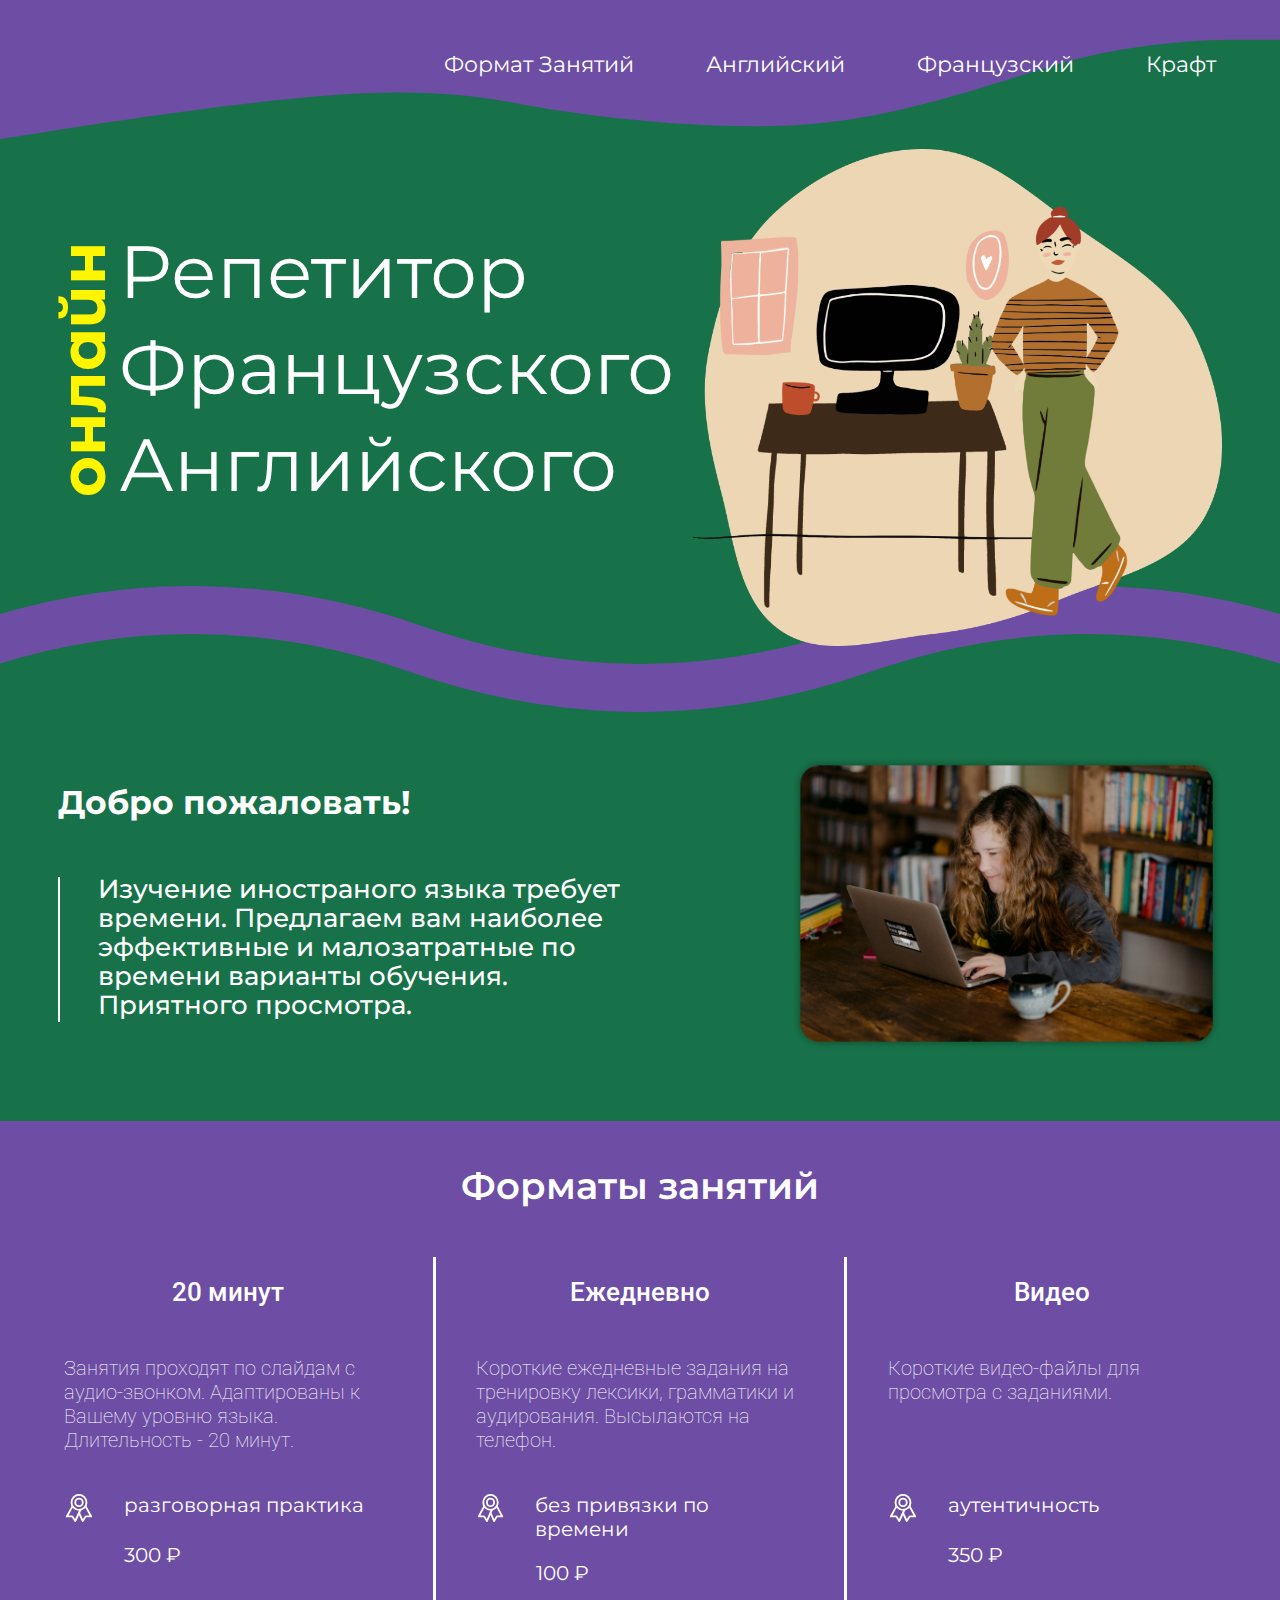
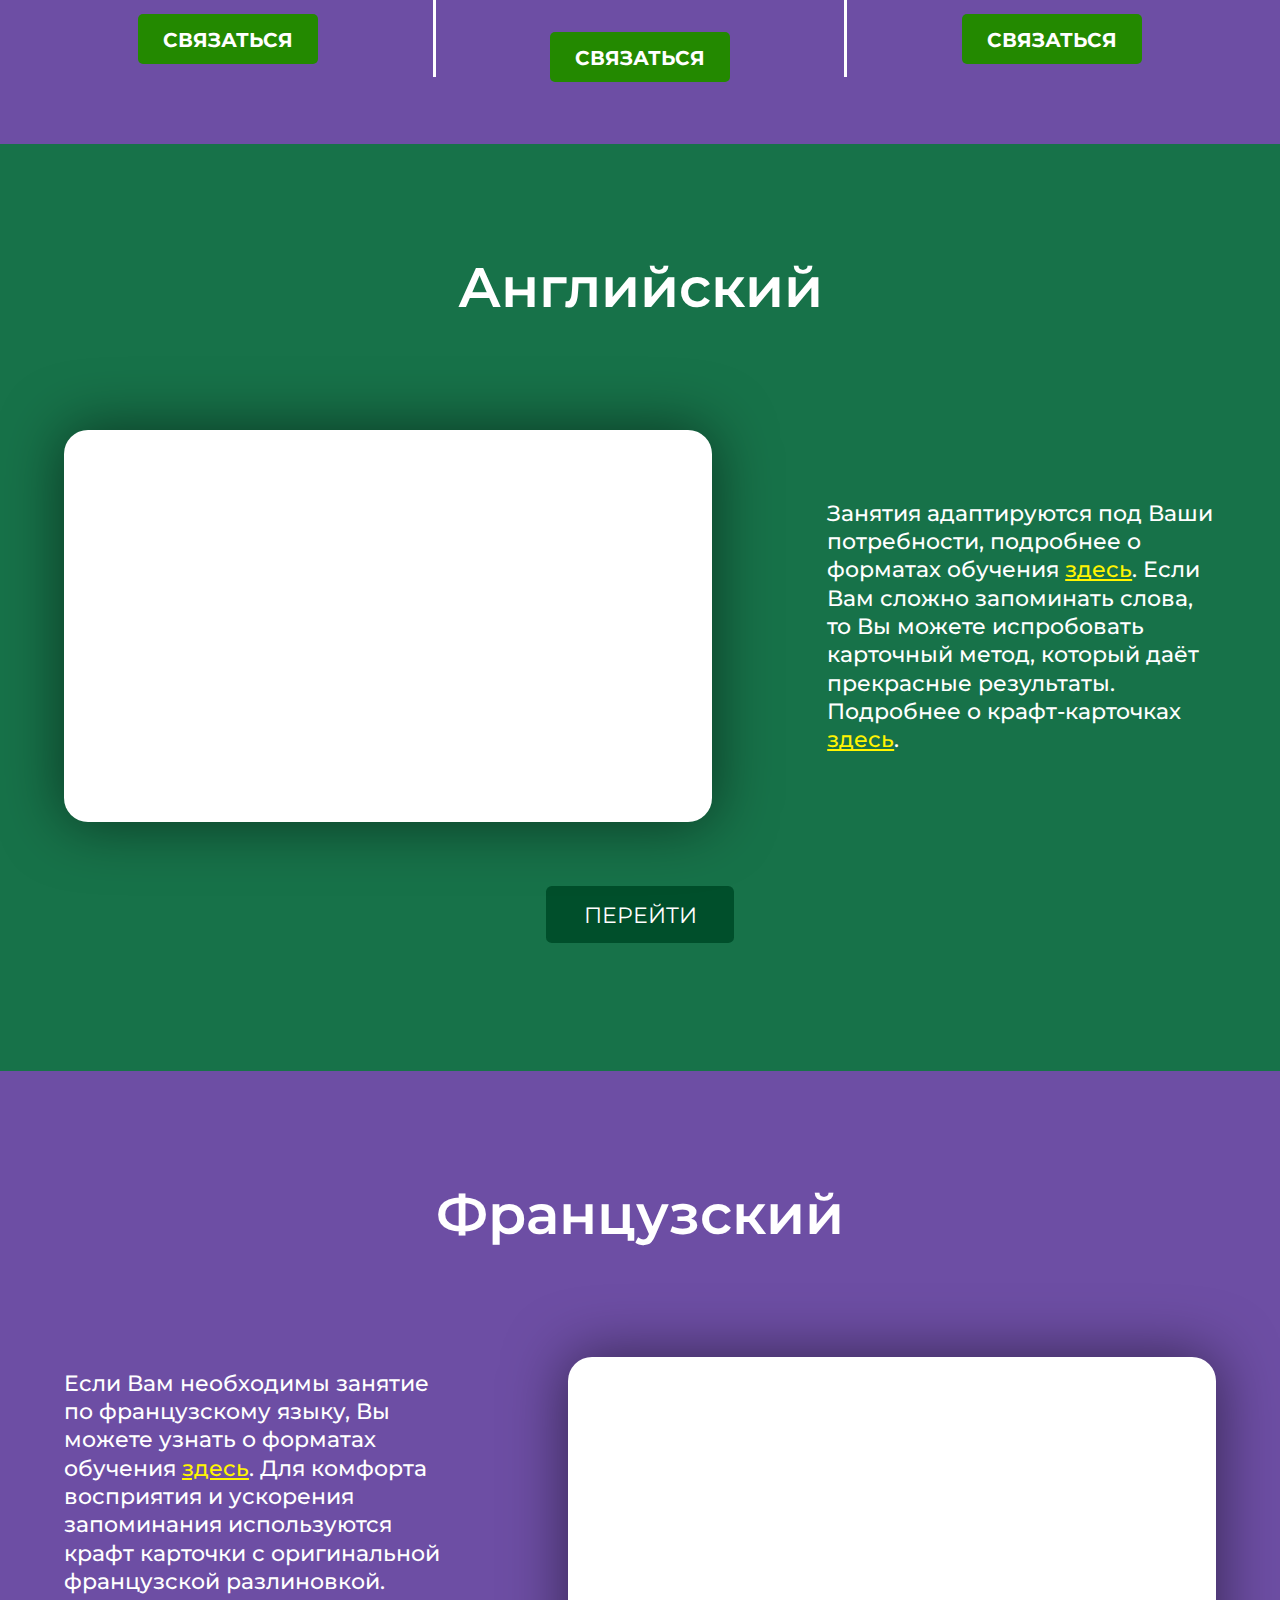
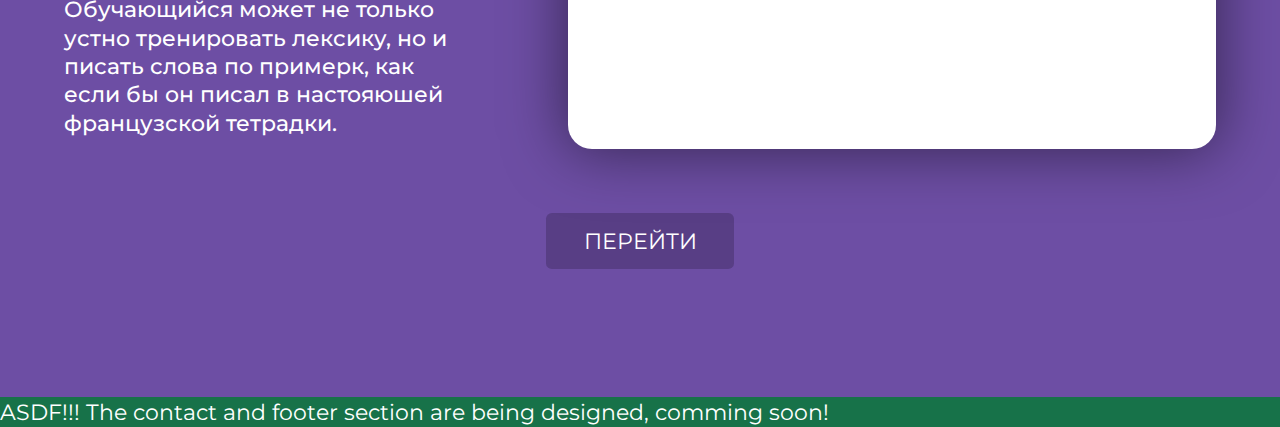
==== commit a528f66d: "comming make feature 4 and 5 and little adaptive" ====
--- a/index.html
+++ b/index.html
@@ -256,7 +256,43 @@
 		</div>
 
 		<!--FEATURE 4-->
-		<!--???-->
+		<div class="featureItem">
+			<div class="featureItem--wrapper">
+				<div class="featureItem__header">Английский</div>
+
+				<div class="featureItem__slideDesc--wrapper">
+					<div class="featureItem__slider">
+						<!--SLIDER FUNCTIONAL SYSTEM-->
+					</div>
+
+					<div class="featureItem__description">
+						Занятия адаптируются под Ваши потребности, подробнее о форматах обучения <span class="link"><a href="">здесь</a></span>. Если Вам сложно запоминать слова, то Вы можете испробовать карточный метод, который даёт прекрасные результаты. Подробнее о крафт-карточках <span class="link"><a href="">здесь</a></span>. 
+					</div>
+				</div>
+
+				<div class="featureItem__button button">перейти</div>
+			</div>
+		</div>
+
+		<!-- FEATURE-5 -->
+		<div class="featureItem reverse">
+			<div class="featureItem--wrapper">
+				<div class="featureItem__header">Французский</div>
+
+				<div class="featureItem__slideDesc--wrapper reverse">
+					<div class="featureItem__slider reverse">
+						<!--SLIDER FUNCTIONAL SYSTEM-->
+					</div>
+
+					<div class="featureItem__description">
+						Ecли Вам необходимы занятие по французскому языку, Вы можете узнать о форматах обучения <span class="link"><a href="#">здесь</a></span>. Для комфорта восприятия и ускорения запоминания используются крафт карточки с оригинальной французской разлиновкой. 
+Обучающийся может не только устно тренировать лексику, но и писать слова по примерк, как если бы он писал в настояюшей французской тетрадки.
+					</div>
+				</div>
+
+				<div class="featureItem__button button purple">перейти</div>
+			</div>
+		</div>
 
 		ASDF!!!
 
--- a/css/main.css
+++ b/css/main.css
@@ -432,6 +432,90 @@
 	transform: translateY(-50px);
 }
 
+.featureItem--wrapper {
+	padding-top: calc(var(--gap) * 2);
+	padding-bottom: calc(var(--gap) * 2);
+}
+
+
+.featureItem__header {
+	font-weight: 600;
+	font-size: calc(var(--sizeindex) * 2.55);
+	margin-right: auto;
+	margin-left: auto;
+	width: fit-content;
+	margin-bottom: calc(var(--gap) * 2);
+}
+
+.featureItem__slideDesc--wrapper {
+	display: flex;
+	justify-content: space-between;
+	align-items: center;
+	margin: 0 var(--gap);
+	flex-wrap: nowrap;
+	margin-bottom: var(--gap);
+}
+
+.featureItem__slider {
+	height: calc(var(--sizeindex) * 18);
+	background-color: #fff;
+	margin-right: calc(var(--gap) * 2);
+	box-shadow: 0px 0px 60px 2px rgba(0, 0, 0, 0.5);
+	border-radius: 24px;
+	flex: 20 1 auto;
+}
+
+.featureItem__description {
+	flex: 12 0 0;
+	line-height: calc(var(--sizeindex) * 1.3);
+	font-size: var(--sizeindex);
+	font-weight: 500;
+}
+
+.featureItem .link a {
+	text-decoration: underline;
+	color: var(--accent);
+}
+
+.featureItem__button {
+	padding: calc(var(--sizeindex) * 0.6) calc(var(--sizeindex) * 1.7);
+	background-color: #004F2B;
+	display: block;
+	width: fit-content;
+	margin: 0 auto;
+	border-radius: 5.86px;
+	text-transform: uppercase;
+	cursor: pointer;
+	transition: all 0.5s var(--animation);
+}
+
+.featureItem__button:hover {
+	box-shadow: 0px 0px 40px rgba(0, 0, 0, 0.4);
+	color: #004F2B;
+	background-color: #fff;
+}
+
+.featureItem.reverse {
+	background-color: #6D4EA4;
+}
+
+.featureItem__button.purple {
+	background-color: #583E85;
+}
+
+.featureItem__button.purple:hover {
+	background-color: #fff;
+	color: #6D4EA4;
+}
+
+.featureItem__slideDesc--wrapper.reverse {
+	flex-direction: row-reverse;
+}
+
+.featureItem__slider.reverse {
+	margin-right: 0;
+	margin-left: calc(var(--gap) * 2);
+}
 
 /* ANIMATION */
 
--- a/css/media.css
+++ b/css/media.css
@@ -41,7 +41,7 @@
 	}
 
 	.content__text--prime {
-		font-size: calc(var(--sizeindex) * 2.86) !important;
+		font-size: calc(var(--sizeindex) * 2.76) !important;
 	}
 
 	.feature-1 .content__text--second {
@@ -102,6 +102,10 @@
 
 	.feature-3 .content__title {
 		font-size: calc(var(--sizeindex)*2.4);
+	}
+
+	.feature-3 .content {
+		padding-bottom: 10px;
 	}
 
 	.feature-3 .content__title--wrapper {
@@ -445,4 +449,25 @@
 	.content__table--itemDecoration {
 		transform: translateY(-10px);
 	}
-}
+
+	.featureItem--wrapper {
+		width: 1400px;
+		margin: 0 auto;
+		padding: 77px 0;
+	}
+
+	.featureItem__slider {
+		height: 400px;
+	}
+
+	.featureItem__description {
+		font-size: 24px;
+		line-height: 29.26px;
+	}
+	
+	.featureItem__header {
+		font-size: 48px;
+		line-height: 0;
+		margin-bottom: 77px;
+	}
+}
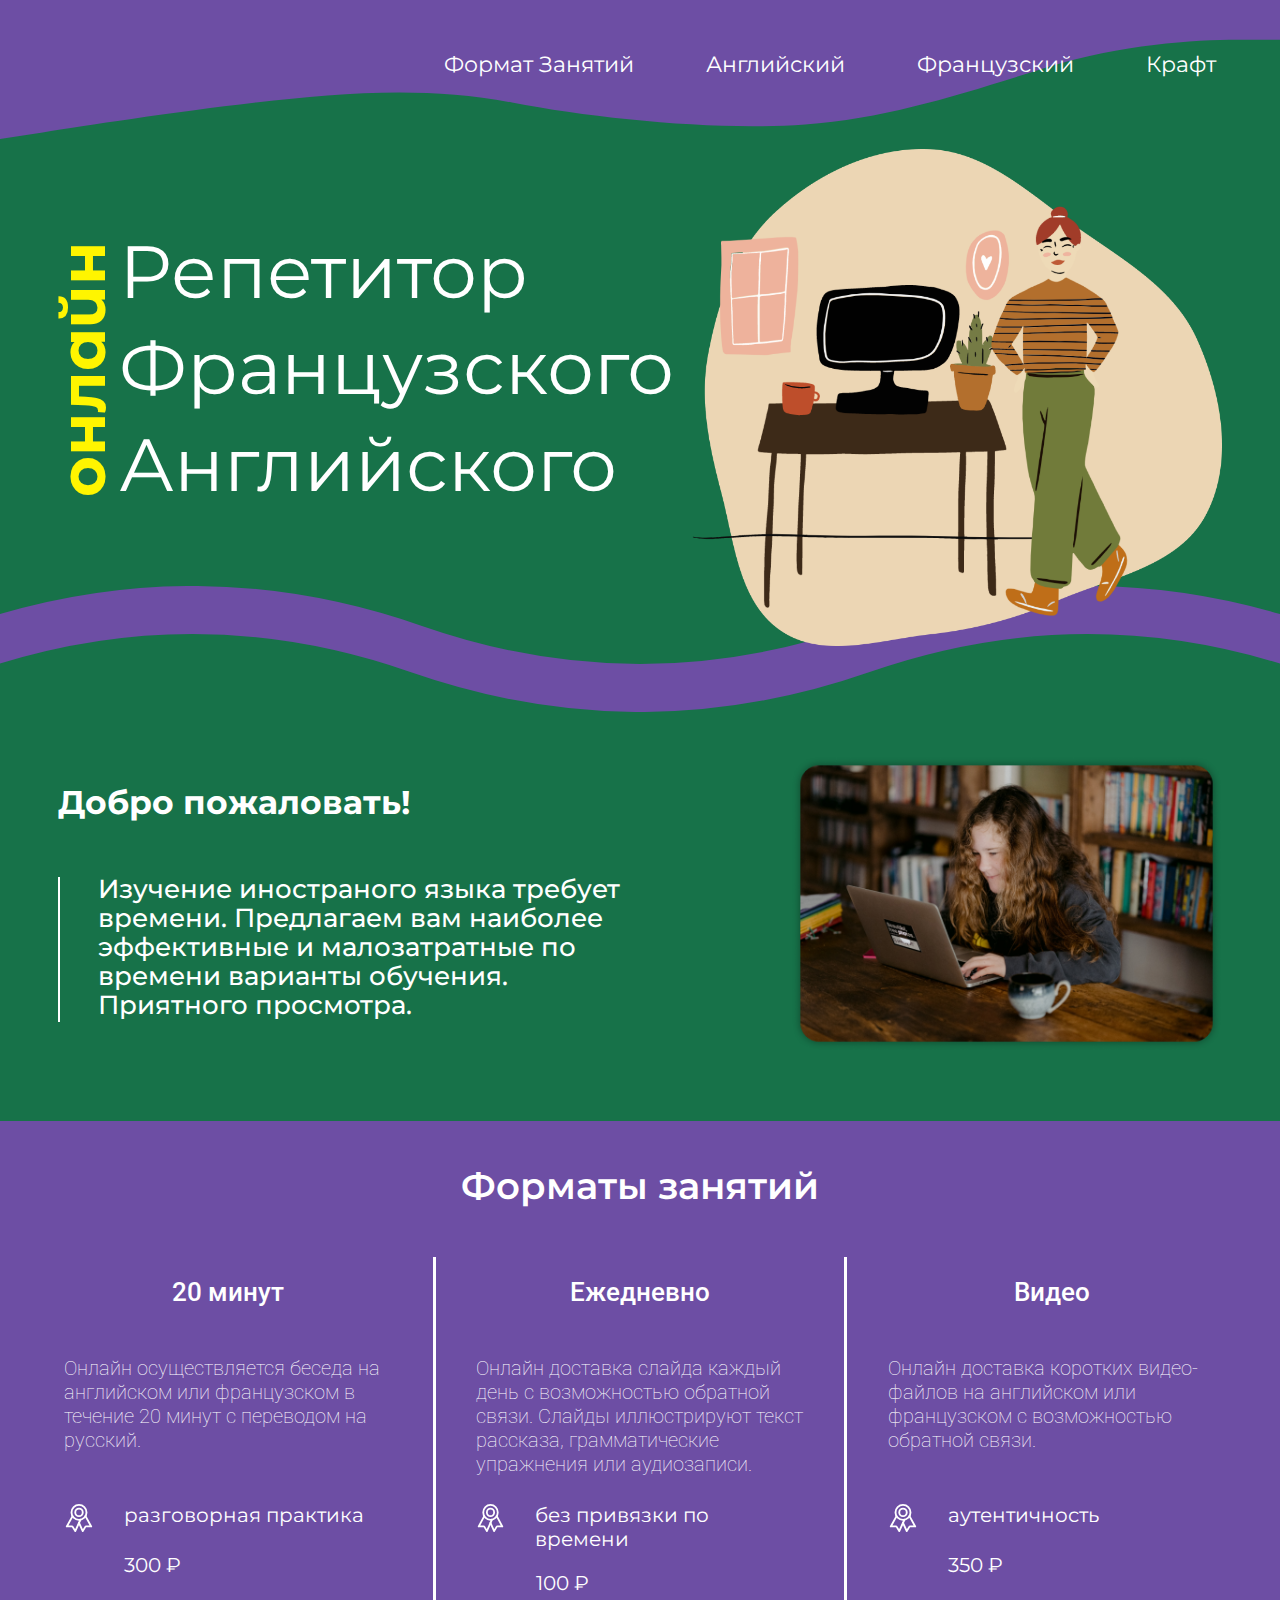
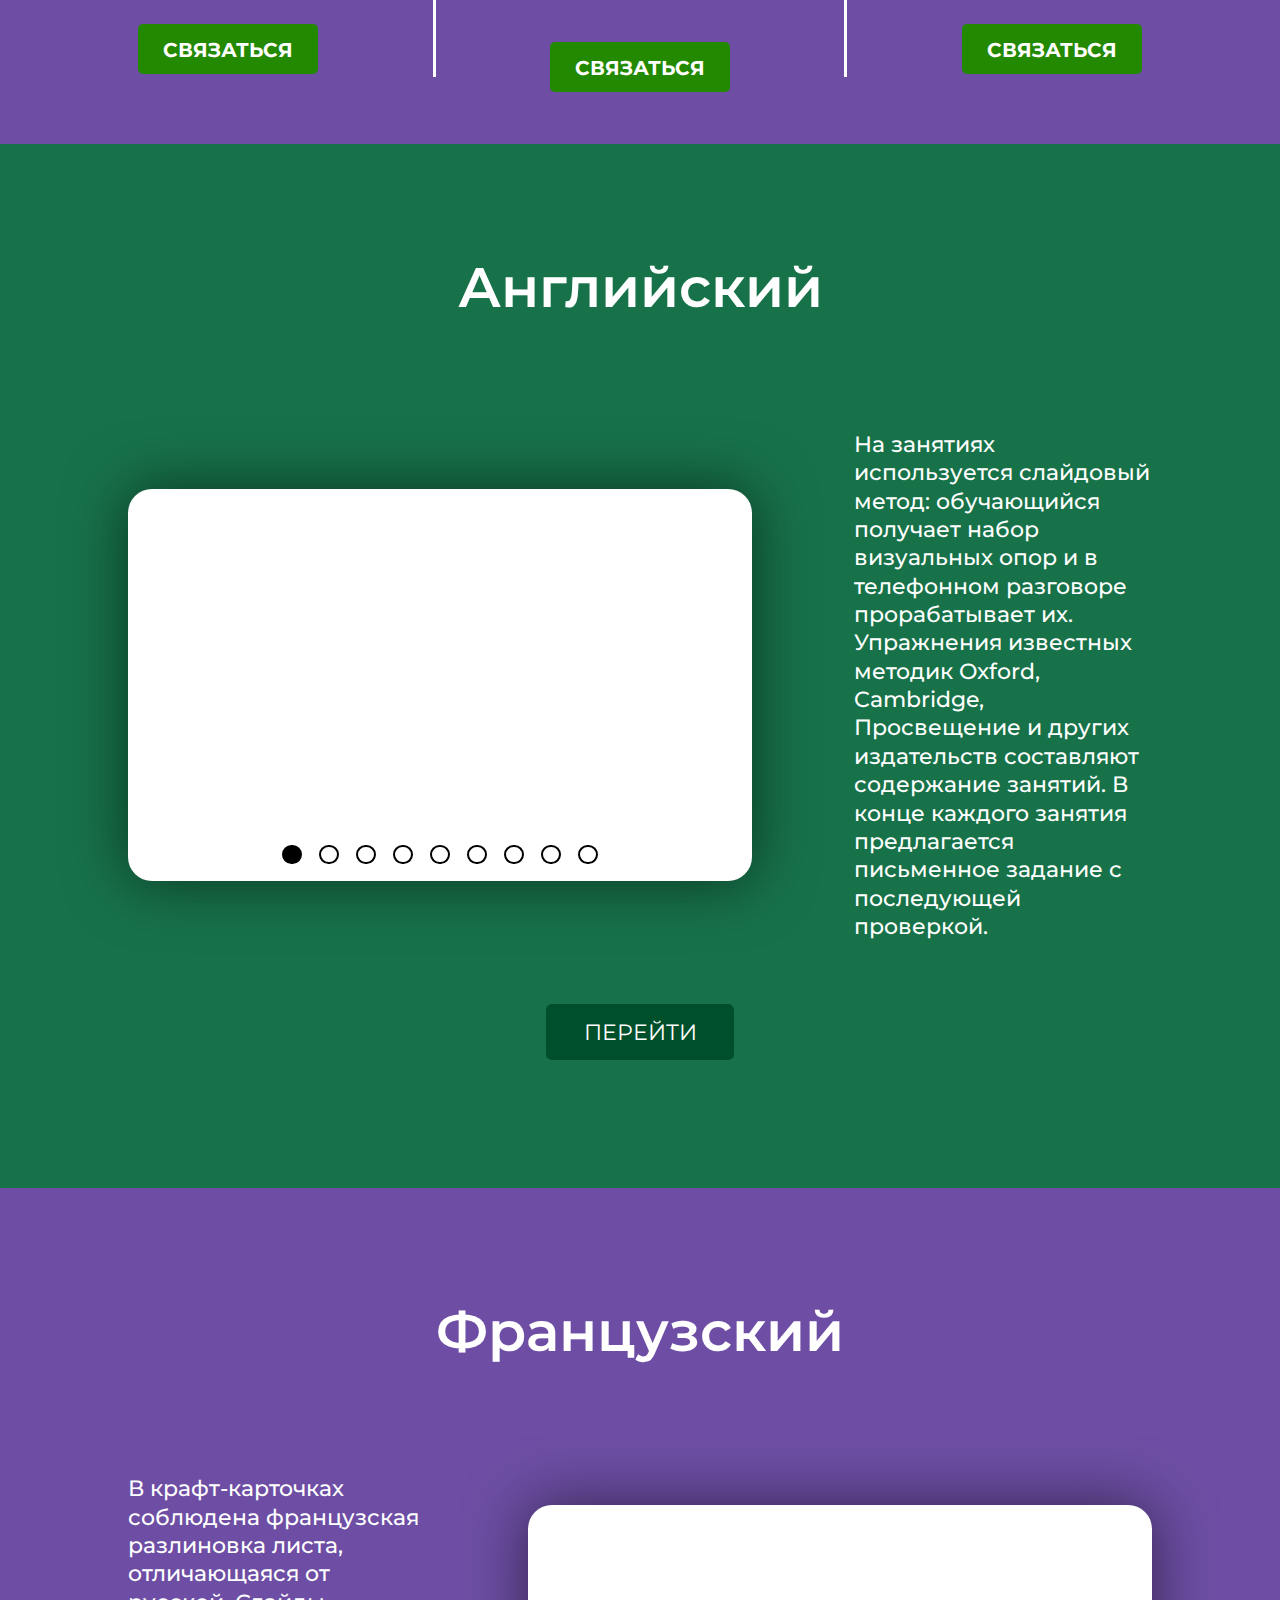
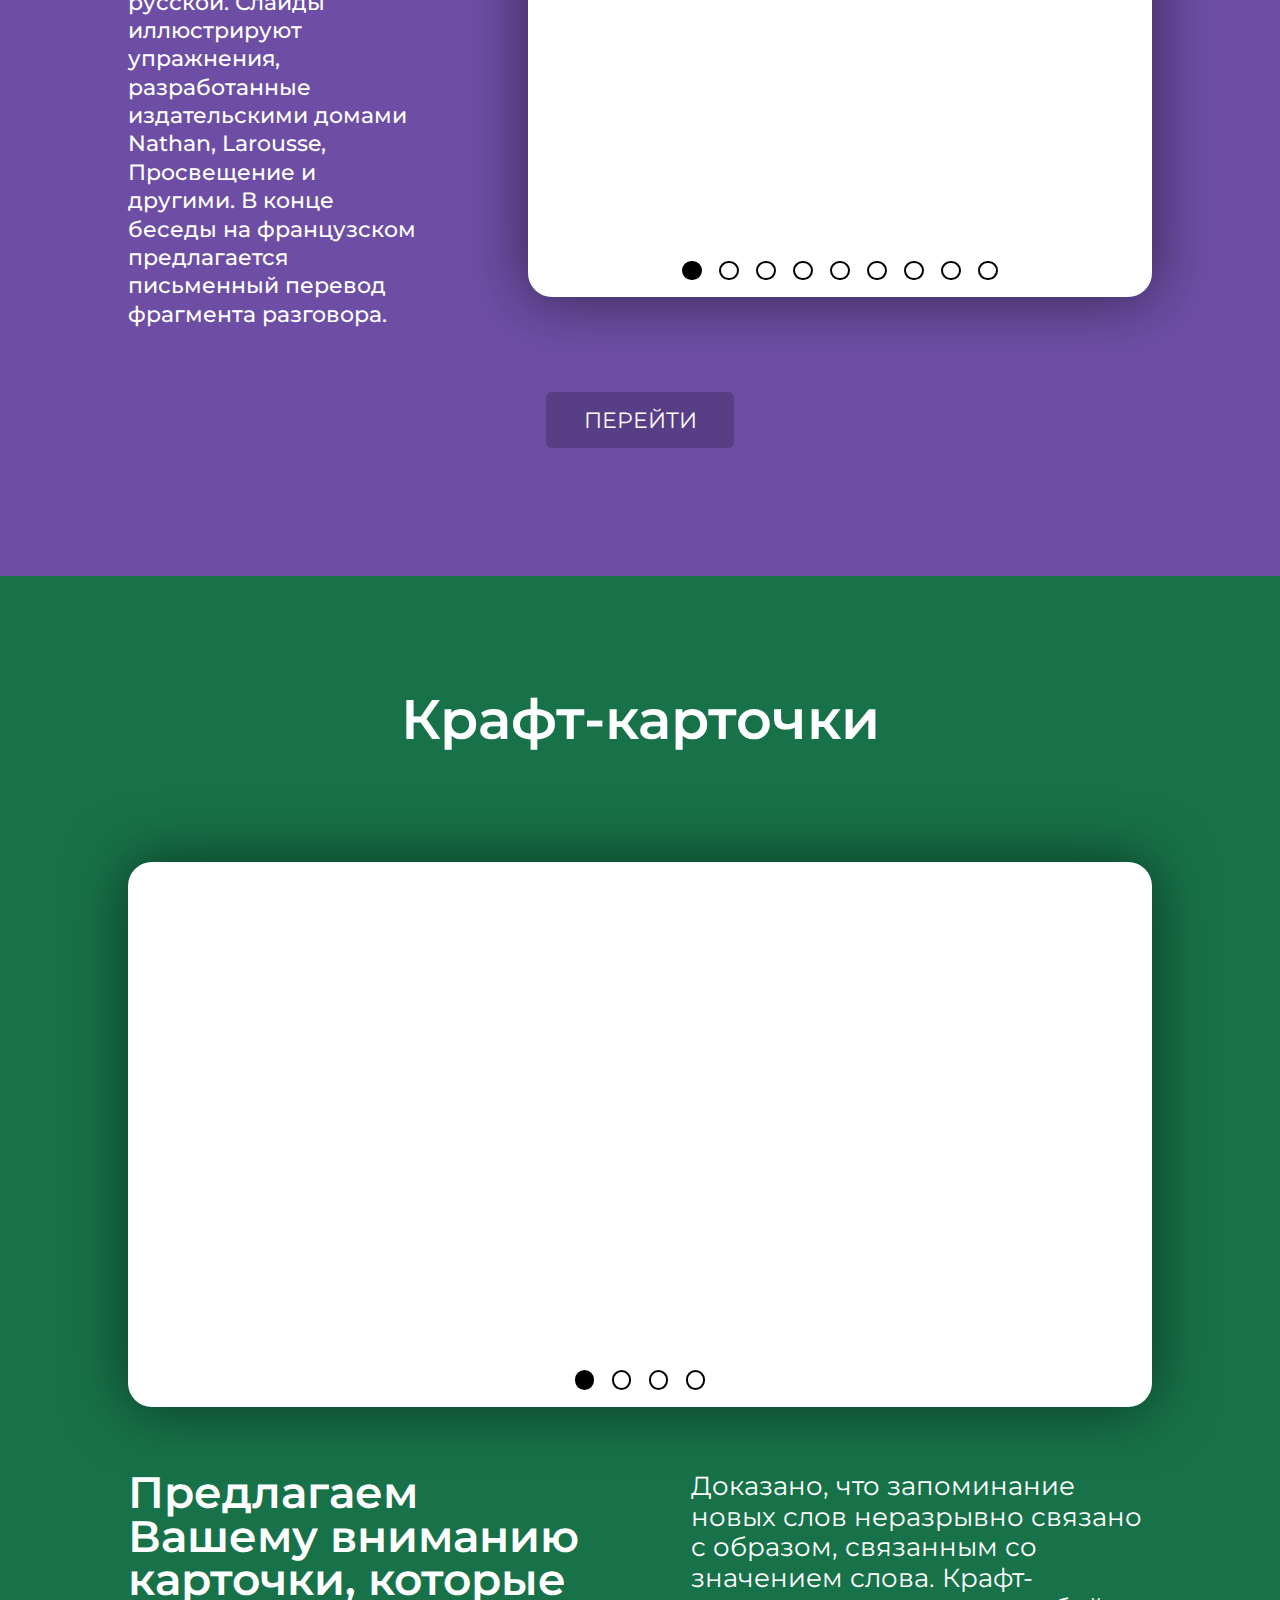
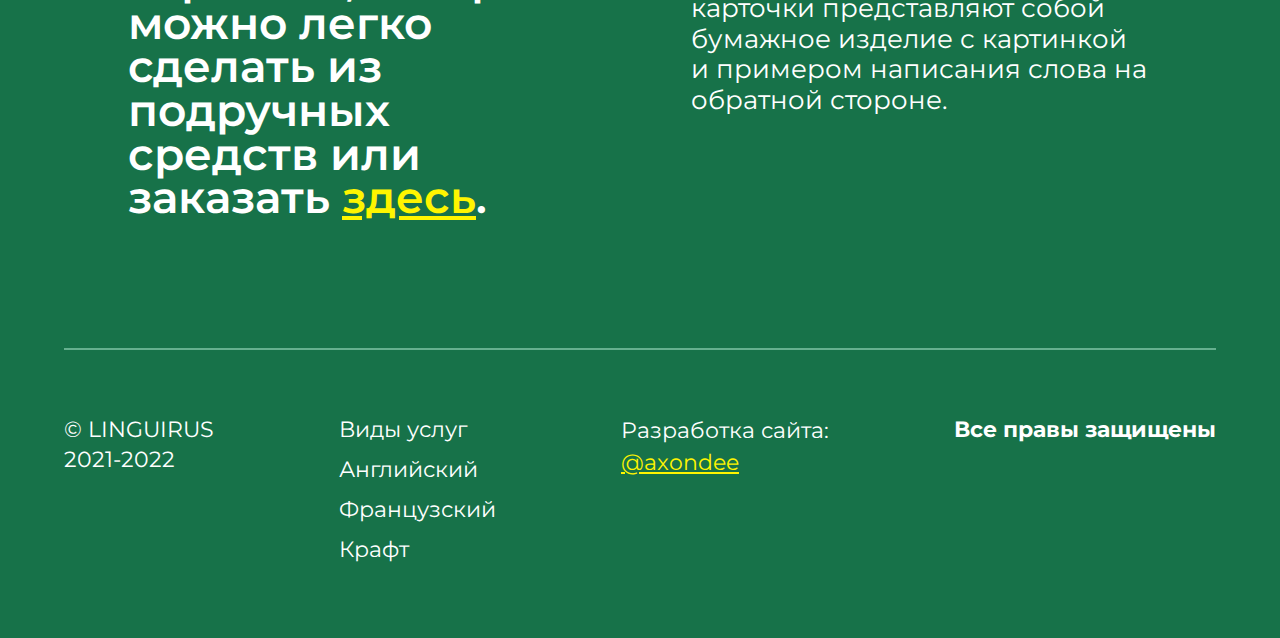
==== commit 28195d13: "initial first form" ====
--- a/index.html
+++ b/index.html
@@ -24,7 +24,55 @@
 	<link rel="stylesheet" href="css/main.css">
 	<link rel="stylesheet" href="css/media.css">
 
+	<link rel="preconnect" href="https://fonts.googleapis.com"> 
+	<link rel="stylesheet" href="libs/swiper/swiper-bundle.min.css"></link>
+
 	<script src="script.js" defer></script>
+	<script src="https://ajax.googleapis.com/ajax/libs/jquery/3.1.1/jquery.min.js"></script>
+
+
+
+	<!-- GLIDE SCROLLING -->
+	<script type="text/javascript" defer>
+		$(document).ready(function(){
+				$("#menu__header").on("click","a", function (event) {
+						event.preventDefault();
+						var id  = $(this).attr('href'),
+								top = $(id).offset().top;
+						$('body,html').animate({scrollTop: top}, 1000);
+				});
+		});
+	</script>
+	<script type="text/javascript" defer>
+		$(document).ready(function(){
+				$("#link__english").on("click","a", function (event) {
+						event.preventDefault();
+						var id  = $(this).attr('href'),
+								top = $(id).offset().top;
+						$('body,html').animate({scrollTop: top}, 1000);
+				});
+		});
+	</script>
+	<script type="text/javascript" defer>
+		$(document).ready(function(){
+				$("#link__french").on("click","a", function (event) {
+						event.preventDefault();
+						var id  = $(this).attr('href'),
+								top = $(id).offset().top;
+						$('body,html').animate({scrollTop: top}, 1000);
+				});
+		});
+	</script>
+	<script type="text/javascript" defer>
+		$(document).ready(function(){
+				$("#link__footer").on("click","a", function (event) {
+						event.preventDefault();
+						var id  = $(this).attr('href'),
+								top = $(id).offset().top;
+						$('body,html').animate({scrollTop: top}, 1000);
+				});
+		});
+	</script>
 
 </head>
 
@@ -48,11 +96,11 @@
 
 				<div class="header--wrapper__logo"></div>
 
-				<div class="header--wrapper--nav">
+				<div class="header--wrapper--nav" id="menu__header">
 					<div class="header--wrapper--nav__item"><a class="link__header" href="#tools">формат занятий</a></div>
-					<div class="header--wrapper--nav__item"><a class="link__header" href="#">английский</a></div>
-					<div class="header--wrapper--nav__item"><a class="link__header" href="#">французский</a></div>
-					<div class="header--wrapper--nav__item"><a class="link__header" href="#">крафт</a></div>
+					<div class="header--wrapper--nav__item"><a class="link__header" href="#english">английский</a></div>
+					<div class="header--wrapper--nav__item"><a class="link__header" href="#french">французский</a></div>
+					<div class="header--wrapper--nav__item"><a class="link__header" href="#craft">крафт</a></div>
 				</div>
 
 				<div class="header--wrapper--nav__mobile">
@@ -63,11 +111,13 @@
 						</svg>
 					</div>
 
+
+					<!-- MOBILE -->
 					<div class="header--wraper--nav__mobile__burgerMenu mobile">
 						<span class="btn-item"><a href="#tools" class="link__header">Форматы занятий</a></span>
-						<span class="btn-item"><a href="#" class="link__header">Английский</a></span>
-						<span class="btn-item"><a href="#" class="link__header">Французский</a></span>
-						<span class="btn-item"><a href="#" class="link__header">Крафт</a></span>
+						<span class="btn-item"><a href="#english" class="link__header">Английский</a></span>
+						<span class="btn-item"><a href="#french" class="link__header">Французский</a></span>
+						<span class="btn-item"><a href="#craft" class="link__header">Крафт</a></span>
 					</div>
 				
 					<div class="header--wrapper--nav__mobile__logo">
@@ -84,7 +134,7 @@
 						</svg>	
 					</div>
 					<div class="header--wrapper--nav__mobile__contact button">
-						<svg width="26" height="26" viewBox="0 0 26 26" fill="none" xmlns="http://www.w3.org/2000/svg">
+						<svg class="button" width="26" height="26" viewBox="0 0 26 26" fill="none" xmlns="http://www.w3.org/2000/svg">
 							<path d="M1.58747 19.9338C1.58747 19.9377 1.58747 19.9449 1.58301 19.955C1.58468 19.9483 1.5858 19.941 1.58747 19.9338ZM22.7652 20.8507C22.5815 20.8468 22.4 20.8089 22.23 20.7391L19.0611 19.6156L19.0377 19.6062C18.9686 19.5774 18.8943 19.5629 18.8195 19.5637C18.7505 19.5638 18.682 19.5763 18.6174 19.6006C18.5404 19.6296 17.8467 19.8902 17.1189 20.09C16.7243 20.1983 15.3508 20.5516 14.2486 20.5516C11.4313 20.5516 8.79705 19.4689 6.83197 17.5027C5.87198 16.5486 5.11077 15.4135 4.5924 14.1633C4.07403 12.913 3.80881 11.5723 3.81207 10.2189C3.81205 9.51364 3.88802 8.81047 4.03866 8.12152C4.52923 5.8545 5.8285 3.79231 7.69702 2.31725C9.61375 0.813738 11.98 -0.00232227 14.416 4.96381e-06C17.3299 4.96381e-06 20.0451 1.11621 22.062 3.13543C23.9685 5.04805 25.0133 7.56286 25.0049 10.2161C25.0033 12.1876 24.4146 14.114 23.3139 15.7497L23.3033 15.7653L23.262 15.8211C23.2525 15.8339 23.243 15.8462 23.2341 15.8591L23.2257 15.8741C23.2035 15.9119 23.1834 15.9508 23.1654 15.9908L24.0439 19.1128C24.0827 19.2416 24.1037 19.3751 24.1064 19.5096C24.1066 19.6858 24.072 19.8603 24.0047 20.0231C23.9374 20.1859 23.8386 20.3338 23.7141 20.4584C23.5895 20.583 23.4415 20.6818 23.2787 20.7491C23.1159 20.8164 22.9414 20.8509 22.7652 20.8507Z" fill="white"/>
 							<path d="M14.9499 21.9552C14.8923 21.8431 14.8111 21.7446 14.712 21.6666C14.6129 21.5886 14.4982 21.5329 14.3756 21.5032C14.0531 21.4178 13.6769 21.4323 13.3895 21.4111C10.6756 21.2224 8.12178 20.0577 6.19999 18.1322C4.4915 16.4333 3.38115 14.2253 3.03611 11.8407C2.95797 11.2971 2.95797 11.1621 2.95797 11.1621C2.95794 10.9807 2.90268 10.8037 2.79955 10.6545C2.69641 10.5053 2.5503 10.391 2.38064 10.3269C2.21098 10.2628 2.02583 10.2519 1.84981 10.2956C1.67378 10.3393 1.51525 10.4356 1.39528 10.5716C1.39528 10.5716 0.9555 11.0505 0.747885 11.531C0.165606 12.8726 -0.0827123 14.3354 0.0242093 15.794C0.131131 17.2526 0.590104 18.6635 1.3618 19.9059C1.50691 20.1475 1.50691 20.2592 1.47454 20.5103C1.32217 21.2978 1.0554 22.6869 0.916432 23.4074C0.87042 23.6411 0.887536 23.8828 0.966014 24.1076C1.04449 24.3325 1.1815 24.5323 1.36291 24.6866L1.38859 24.7084C1.62858 24.899 1.92597 25.0028 2.23244 25.003C2.40482 25.0032 2.57553 24.9692 2.73473 24.9031L5.72114 23.7507C5.82396 23.7116 5.93755 23.7116 6.04037 23.7507C7.2163 24.1882 8.44022 24.4204 9.59995 24.4204C11.045 24.4217 12.4725 24.1043 13.7807 23.4906C14.0854 23.3477 14.562 23.1925 14.8411 22.87C14.9467 22.7448 15.0133 22.5915 15.0326 22.4289C15.052 22.2663 15.0232 22.1016 14.9499 21.9552Z" fill="white"/>
 						</svg>
@@ -166,7 +216,7 @@
 						<div class="content__table--item-header">20 минут</div>
 
 						<div class="content__table--item-description">
-							Занятия проходят по слайдам с аудио-звонком. Адаптированы к Вашему уровню языка. Длительность - 20 минут.
+							Онлайн осуществляется беседа на английском или французском в течение 20 минут с переводом на русский.
 						</div>
 
 						<div class="content__table--item-tools">
@@ -199,7 +249,7 @@
 						<div class="content__table--item-header">Ежедневно</div>
 
 						<div class="content__table--item-description">
-							Короткие ежедневные задания на тренировку лексики, грамматики и аудирования. Высылаются на телефон.
+							Онлайн доставка слайда каждый день с возможностью обратной связи. Слайды иллюстрируют текст рассказа, грамматические упражнения или аудиозаписи.
 						</div>
 
 						<div class="content__table--item-tools">
@@ -232,7 +282,7 @@
 						<div class="content__table--item-header">Видео</div>
 
 						<div class="content__table--item-description">
-							Короткие видео-файлы для просмотра с заданиями.
+							Онлайн доставка коротких видео-файлов на английском или французском с возможностью обратной связи.
 						</div>
 
 						<div class="content__table--item-tools">
@@ -255,18 +305,56 @@
 			</div>
 		</div>
 
+
 		<!--FEATURE 4-->
-		<div class="featureItem">
+		<div class="featureItem" id="english">
 			<div class="featureItem--wrapper">
 				<div class="featureItem__header">Английский</div>
 
 				<div class="featureItem__slideDesc--wrapper">
-					<div class="featureItem__slider">
-						<!--SLIDER FUNCTIONAL SYSTEM-->
-					</div>
-
-					<div class="featureItem__description">
-						Занятия адаптируются под Ваши потребности, подробнее о форматах обучения <span class="link"><a href="">здесь</a></span>. Если Вам сложно запоминать слова, то Вы можете испробовать карточный метод, который даёт прекрасные результаты. Подробнее о крафт-карточках <span class="link"><a href="">здесь</a></span>. 
+
+				<!--SLIDER FUNCTIONAL SYSTEM-->
+				<div class="featureItem__slider">
+
+					<div class="swiper-wrapper">
+						<div class="swiper-slide slide-item" id="english">
+							<div class="img" style="background: url(img/slider-images/english-1.jpeg);"></div>
+						</div>
+						<div class="swiper-slide slide-item" id="english">
+							<div class="img" style="background: url(img/slider-images/english-2.jpeg);"></div>
+						</div>
+						<div class="swiper-slide slide-item" id="english">
+							<div class="img" style="background: url(img/slider-images/english-3.jpeg);"></div>
+						</div>
+						<div class="swiper-slide slide-item" id="english">
+							<div class="img" style="background: url(img/slider-images/english-4.jpeg);"></div>
+						</div>
+						<div class="swiper-slide slide-item" id="english">
+							<div class="img" style="background: url(img/slider-images/english-5.jpeg)"></div>
+						</div>
+						<div class="swiper-slide slide-item" id="english">
+							<div class="img" style="background: url(img/slider-images/english-6.jpeg);"></div>
+						</div>
+						<div class="swiper-slide slide-item" id="english">
+							<div class="img" style="background: url(img/slider-images/english-7.jpeg);"></div>
+						</div>
+						<div class="swiper-slide slide-item" id="english">
+							<div class="img" style="background: url(img/slider-images/english-8.jpeg);"></div>
+						</div>
+						<div class="swiper-slide slide-item" id="english">
+							<div class="img" style="background: url(img/slider-images/english-9.jpeg);"></div>
+						</div>
+					</div>
+							
+ 					<div class="swiper-pagination"></div>
+
+					<div class="swiper-button-prev"></div>
+					<div class="swiper-button-next"></div>
+
+				</div>
+
+					<div class="featureItem__description" id="link__english">
+						На занятиях используется слайдовый метод: обучающийся получает набор визуальных опор и в телефонном разговоре прорабатывает их. Упражнения известных методик Oxford, Cambridge, Просвещение и других издательств составляют содержание занятий. В конце каждого занятия предлагается письменное задание с последующей проверкой.
 					</div>
 				</div>
 
@@ -274,19 +362,55 @@
 			</div>
 		</div>
 
+
 		<!-- FEATURE-5 -->
-		<div class="featureItem reverse">
+		<div class="featureItem reverse" id="french">
 			<div class="featureItem--wrapper">
 				<div class="featureItem__header">Французский</div>
 
 				<div class="featureItem__slideDesc--wrapper reverse">
+
+					<!-- SLIDER -->
 					<div class="featureItem__slider reverse">
-						<!--SLIDER FUNCTIONAL SYSTEM-->
-					</div>
-
-					<div class="featureItem__description">
-						Ecли Вам необходимы занятие по французскому языку, Вы можете узнать о форматах обучения <span class="link"><a href="#">здесь</a></span>. Для комфорта восприятия и ускорения запоминания используются крафт карточки с оригинальной французской разлиновкой. 
-Обучающийся может не только устно тренировать лексику, но и писать слова по примерк, как если бы он писал в настояюшей французской тетрадки.
+
+						<div class="swiper-wrapper">
+							<div class="swiper-slide slide-item">
+								<div class="img" style="background: url(img/slider-images/french-1.jpeg);"></div>
+							</div>
+							<div class="swiper-slide slide-item">
+								<div class="img" style="background: url(img/slider-images/french-2.jpeg);"></div>
+							</div>
+							<div class="swiper-slide slide-item">
+								<div class="img" style="background: url(img/slider-images/french-3.jpeg);"></div>
+							</div>
+							<div class="swiper-slide slide-item">
+								<div class="img" style="background: url(img/slider-images/french-4.jpeg);"></div>
+							</div>
+							<div class="swiper-slide slide-item">
+								<div class="img" style="background: url(img/slider-images/french-5.jpeg);"></div>
+							</div>
+							<div class="swiper-slide slide-item">
+								<div class="img" style="background: url(img/slider-images/french-6.jpeg);"></div>
+							</div>
+							<div class="swiper-slide slide-item">
+								<div class="img" style="background: url(img/slider-images/french-7.jpeg);"></div>
+							</div>
+							<div class="swiper-slide slide-item">
+								<div class="img" style="background: url(img/slider-images/french-8.jpeg);"></div>
+							</div>
+							<div class="swiper-slide slide-item">
+								<div class="img" style="background: url(img/slider-images/french-9.jpeg);"></div>
+							</div>
+						</div>
+							
+ 						<div class="swiper-pagination"></div>
+
+						<div class="swiper-button-prev"></div>
+						<div class="swiper-button-next"></div>
+					</div>
+
+					<div class="featureItem__description" id="link__french">
+						В крафт-карточках соблюдена французская разлиновка листа, отличающаяся от русской. Слайды иллюстрируют упражнения, разработанные издательскими домами Nathan, Larousse, Просвещение и другими. В конце беседы на французском предлагается письменный перевод фрагмента разговора.
 					</div>
 				</div>
 
@@ -294,10 +418,125 @@
 			</div>
 		</div>
 
-		ASDF!!!
-
-		The contact and footer section are being designed, comming soon!
+
+		<!-- FEATURE 6 -->
+		<div class="feature-6" id="craft">
+			<div class="featureItem--wrapper">
+				<div class="featureItem__header">Крафт-карточки</div>
+
+				<!--SLIDER FUNCTIONAL SYSTEM-->
+				<div class="featureItem__slider big">
+				<!-- SLIDER -->
+
+					<div class="swiper-wrapper">
+						<div class="swiper-slide slide-item" id="english">
+							<div class="img" style="background: url(img/slider-images/temp.jpeg);"></div>
+						</div>
+						<div class="swiper-slide slide-item" id="english">
+							<div class="img" style="background: url(img/slider-images/temp.jpeg);"></div>
+						</div>
+						<div class="swiper-slide slide-item" id="english">
+							<div class="img" style="background: url(img/slider-images/temp.jpeg);"></div>
+						</div>
+						<div class="swiper-slide slide-item" id="english">
+							<div class="img" style="background: url(img/slider-images/temp.jpeg);"></div>
+						</div>
+					</div>
+						
+ 					<div class="swiper-pagination"></div>
+
+					<div class="swiper-button-prev"></div>
+					<div class="swiper-button-next"></div>
+				</div>
+
+				<div class="featureItem__description--wrapper">
+					<div class="featureItem__description--main glideScrolling">
+						Предлагаем Вашему вниманию карточки, которые можно легко сделать из подручных средств или заказать <span class="link button"><a style="cursor: pointer;">здесь</a></span>. 
+					</div>
+					<div class="featureItem__description--collateral--wrapper">
+						<div class="featureItem__description--collateral" id="collateralText">
+							Доказано, что запоминание новых слов неразрывно связано с образом, связанным со значением слова. Крафт-карточки представляют собой бумажное изделие с картинкой и примером написания слова на обратной стороне.
+						</div>
+
+						<div class="featureItem__description--collateral--design not-visible-for-mobile" id="collateralElement"></div>
+					</div>
+				</div>
+			</div>
+		</div>
+
+		<div class="line-design"></div>
+
+		<footer>
+			<div class="footer-wrapper">
+				<div class="copyright">
+					© LINGUIRUS <br> 2021-2022
+				</div>
+
+				<div class="short-link" id="link__footer">
+					<ul>
+						<li><a class="link__header" href="#tools">Виды услуг</a></li>
+						<li><a class="link__header" href="#english">Английский</a></li>
+						<li><a class="link__header" href="#french">Французский</a></li>
+						<li><a class="link__header" href="#craft">Крафт</a></li>
+					</ul>
+				</div>
+
+				<div class="web-studio">Разработка сайта: <br> <span class="link"><a href="https://t.me/axondee">@axondee</a></span></div>
+
+				<div class="license">Все правы защищены</div>
+			</div>
+		</footer>
 	</main>
+
+	<div class="form-popup form-popup__hidden" id="form">
+		<form action="" class="form-container">
+			<div type="button" class="btn-cancel" onclick="closeForm()">
+				<svg width="34" height="34" viewBox="0 0 44 44" fill="none" xmlns="http://www.w3.org/2000/svg">
+					<path d="M42 22C42 10.9583 33.0417 2 22 2C10.9583 2 2 10.9583 2 22C2 33.0417 10.9583 42 22 42C33.0417 42 42 33.0417 42 22Z" stroke="black" stroke-width="3.16667" stroke-miterlimit="10"/>
+					<path d="M15.333 28.6666L28.6663 15.3333M28.6663 28.6666L15.333 15.3333L28.6663 28.6666Z" stroke="black" stroke-width="3.16667" stroke-linecap="round" stroke-linejoin="round"/>
+				</svg>					
+			</div>
+
+			<h2>ЗАЯВКА</h2>
+
+			<div class="alert-text">
+				Вам необходимо дополнительная информация или Вы хотели бы заказать слайды на английском или фраунцузском языках. <br> Заполните форму ниже.
+			</div>
+
+			<div class="beautiful-Flex__wrapper">
+
+				<div class="form-items">
+
+					<div class="column-1">
+						<div class="input__wrapper">
+							<label for="name" class="name-form">ИМЯ:</label>
+							<input type="text" placeholder="Имя" name="name">
+						</div>
+
+						<div class="input__wrapper">
+							<label for="email">MAIL*:</label>
+							<input type="text" placeholder="mail@mail.ru" name="email" required>
+						</div>
+
+						<div class="input__wrapper">
+							<label for="phone">ТЕЛЕФОН:</label>
+							<input type="text" placeholder="+7 (787)-747-71-72" name="phone">
+						</div>
+					</div>
+					
+					<div class="column-2">
+						<label for="text-area">ТЕКСТ СООБЩЕНИЯ:</label>
+						<textarea placeholder="Ваш текст..." name="text-area"></textarea>
+					</div>
+
+				</div>
+			
+				<button type="submit" class="btn-submit">ОТПРАВИТЬ</button>
+			</div>
+		</form>
+	</div>
+
+	<script src="libs/swiper/swiper-bundle.min.js"></script>
 
 </body>
 </html>--- a/css/main.css
+++ b/css/main.css
@@ -48,6 +48,10 @@
 	background-color: var(--background-color);
 }
 
+li {
+	list-style: none;
+}
+
 /* USER STYLES */
 
 .accent {
@@ -109,7 +113,7 @@
 }
 
 .header--wrapper--nav__mobile__burger {
-	z-index: 2;
+	z-index: 4;
 }
 
 .header--wraper--nav__mobile__burgerMenu {
@@ -117,7 +121,7 @@
 	height: 100vh;
 	background-color: #654C93;
 	position: fixed;
-	z-index: 1;
+	z-index: 3;
 	top: 0;
 	left: 0;
 	display: flex !important;
@@ -361,7 +365,7 @@
 	font-size: calc(var(--sizeindex)*0.9);
 	line-height: calc(var(--sizeindex) * 1.1);
 	margin-bottom: var(--gap);
-	min-height: 120px;
+	min-height: 130px;
 }
 
 .content__table--item-tools-wrapper {
@@ -451,19 +455,87 @@
 	display: flex;
 	justify-content: space-between;
 	align-items: center;
-	margin: 0 var(--gap);
+	margin: 0 calc(2 * var(--gap));
 	flex-wrap: nowrap;
 	margin-bottom: var(--gap);
 }
 
 .featureItem__slider {
 	height: calc(var(--sizeindex) * 18);
+	width: 10vw;
 	background-color: #fff;
 	margin-right: calc(var(--gap) * 2);
 	box-shadow: 0px 0px 60px 2px rgba(0, 0, 0, 0.5);
 	border-radius: 24px;
 	flex: 20 1 auto;
-}
+	position: relative;
+	z-index: 2;
+	overflow: hidden;
+}
+
+.feature__slider .swiper-wrapper {
+	transition: var(--animation) !important;
+}
+
+
+/* SLIDER IMAGE */
+
+.featureItem__slider .img {
+	height: 100%;
+	width: 100%;
+	overflow: hidden;
+	background-repeat: no-repeat !important;
+	background-size: cover !important;
+	background-position: center !important;
+}
+
+.swiper-button-next, .swiper-button-prev {
+	width: calc(var(--sizeindex) * 3) !important;
+	height: calc(var(--sizeindex) * 3) !important;
+}
+
+.swiper-button-prev::after,
+.swiper-button-next::after {
+	background-size: contain;
+	background-position: center;
+	background-repeat: no-repeat;
+	height: 50px;
+	width: 100px;
+	opacity: .3;
+	transition: all var(--animation) 0.4s;
+}
+
+.swiper-button-next::after {
+	content: "" !important;
+	background-image: url(../img/arrow_next.svg);
+}
+
+.swiper-button-prev::after {
+	content: "" !important;
+	background-image: url(../img/arrow-prev.svg);
+}
+
+.swiper-button-next:hover::after,
+.swiper-button-prev:hover::after {
+	opacity: 1;
+}
+
+.swiper-pagination-bullet {
+	height: calc(var(--sizeindex) * 0.9) !important;
+	width: calc(var(--sizeindex) * 0.9) !important;
+	background-color: transparent !important;
+	border: solid black 2px;
+	opacity: 1 !important;
+}
+
+.swiper-pagination-bullet.swiper-pagination-bullet-active {
+	background-color: black !important;
+}
+
+.swiper-horizontal>.swiper-pagination-bullets .swiper-pagination-bullet, .swiper-pagination-horizontal.swiper-pagination-bullets .swiper-pagination-bullet {
+	margin: 0 calc(var(--sizeindex) * 0.4) !important;
+}
+
 
 .featureItem__description {
 	flex: 12 0 0;
@@ -472,7 +544,7 @@
 	font-weight: 500;
 }
 
-.featureItem .link a {
+.link a {
 	text-decoration: underline;
 	color: var(--accent);
 }
@@ -517,13 +589,230 @@
 	margin-left: calc(var(--gap) * 2);
 }
 
-/* ANIMATION */
-
-@keyframes buttonHeader {
-	0% {
-
-	}
-	50% {
-
-	}
-}
+.featureItem__slider.big {
+	margin: 0 calc(var(--gap) * 2);
+	flex: none;
+	height: calc(var(--sizeindex) * 25);
+	width: 80%;
+}
+
+.featureItem__description--wrapper {
+	display: flex;
+	justify-content: space-between;
+	margin: var(--gap) calc(var(--gap) * 2);
+	margin-bottom: 0;
+}
+
+.featureItem__description--main {
+	max-width: 45%;
+	font-weight: 600;
+	font-size: calc(var(--sizeindex) * 2);
+	line-height: calc(var(--sizeindex) * 2);
+}
+
+.featureItem__description--collateral--wrapper {
+	max-width: 45%;
+	position: relative;
+}
+
+.featureItem__description--collateral {
+	font-size: calc(var(--sizeindex) * 1.2);
+	line-height: calc(var(--sizeindex) * 1.4);
+	margin-bottom: 10px;
+}
+
+.featureItem__description--collateral--design {
+	height: 20%;
+	background-image: url(../img/collateral.svg);
+	background-repeat: no-repeat;
+	background-size: 100% 100%;
+	position: absolute;
+}
+
+.line-design {
+	height: 2px;
+	width: calc(100vw - 2*var(--gap));
+	background-color: #66B08F;
+	margin: 0 auto;
+}
+
+footer {
+	margin: var(--gap) var(--gap);
+	font-size: var(--sizeindex);
+}
+
+.footer-wrapper {
+	display: flex;
+	align-items: flex-start;
+	justify-content: space-between;
+}
+
+.short-link li {
+	margin-bottom: 10px;
+}
+
+.web-studio {
+	line-height: 1.5;
+}
+
+.license {
+	font-weight: bolder;
+}
+
+.form-popup {
+  display: none;
+  position: fixed;
+  bottom: 0;
+  right: 0;
+	top: 0;
+	left: 0;
+	background: rgba(0, 0, 0, 0.45);
+	backdrop-filter: blur(7px);
+  z-index: 9;
+	transition: opacity var(--animation) 0.4s;
+	opacity: 1;
+}
+
+.form-popup__hidden {
+	opacity: 0;
+}
+
+.form-container {
+	height: 80vh;
+	width: 80vw;
+	margin: 10vh auto;
+	background-color: #fff;
+	border-radius: 19px;
+	position: relative;
+	padding: var(--gap);
+}
+
+.btn-cancel {
+	height: 30px;
+	width: 30px;
+	position: absolute;
+	right: 2%;
+	top: 2%;
+	cursor: pointer;
+	transition: all var(--animation) 0.4s;
+}
+
+.btn-cancel svg,
+.btn-cancel svg > * {
+	transition: all var(--animation) 0.4s;
+}
+
+
+.btn-cancel svg:hover,
+.btn-cancel svg:hover > * {
+	fill: rgb(0, 0, 0);
+	stroke: white;
+}
+
+.btn-cancel svg:hover path:nth-child(1) {
+	stroke: #000000;
+}
+
+.form-container h2 {
+	color: #000000;
+	font-weight: bold;
+	margin: 0 auto;
+	margin-bottom: calc(var(--gap) * 0.8);
+	display: block;
+	font-size: calc(var(--sizeindex) * 2);
+	width: min-content;
+}
+
+.alert-text {
+	color: #000000;
+	font-size: calc(0.8 * var(--sizeindex));
+	line-height: 1.4;
+}
+
+.form-items {
+	margin: var(--gap) 0;
+	justify-content: space-between;
+	align-items: top;
+	flex-direction: row;
+	display: flex;
+	color: black;
+	height: calc(10 * var(--sizeindex));
+}
+
+.column-1 {
+	width: 45%;
+	display: flex;
+	flex-direction: column;
+	justify-content: space-between;
+}
+
+.input__wrapper {
+	display: flex;
+	justify-content: space-between;
+	align-items: center;
+}
+
+input {
+	width: 100%;
+	margin-left: 20px;
+	height: calc(1.7 * var(--sizeindex));
+	border: 2px solid #000000;
+	border-radius: 5px;
+	padding: 0 3%;
+	font-size: calc(0.8 * var(--sizeindex));
+}
+
+input::placeholder,
+textarea::placeholder {
+	font-family: 'Montserrat';
+	font-style: normal;
+	font-weight: 500;
+	color: #9A9A9A;	
+}
+
+.column-2 {
+	width: 45%;
+	display: flex;
+	flex-direction: column;
+}
+
+textarea {
+	height: 100%;
+	margin-top: 20px;
+	border: 2px solid #000000;
+	border-radius: 5px;
+	resize: none;
+	padding: 3% 3%;
+	font-size: calc(0.8 * var(--sizeindex));
+}
+
+.btn-submit {
+	margin: 0 auto;
+	display: block;
+	padding: calc(0.7 * var(--sizeindex)) calc(1.8 * var(--sizeindex));
+	outline: none;
+	border: none;
+	background-color: #238900;
+	border-radius: 8px;
+	color: #FFFFFF;
+	font-family: 'Montserrat';
+	font-style: normal;
+	font-weight: 600;
+	font-size: calc(0.8 * var(--sizeindex));
+	cursor: pointer;
+	/* margin-top: calc(1.1 * var(--gap)); */
+	transition: all var(--animation) 0.4s;
+}
+
+.btn-submit:hover {
+	box-shadow: 0px 0px 40px rgba(0, 0, 0, 0.4);
+	background-color: #1a6700;
+}
+
+.beautiful-Flex__wrapper {
+	display: flex;
+	flex-direction: column;
+	justify-content: space-around;
+	height: 75%;
+	width: 100%;
+}--- a/css/media.css
+++ b/css/media.css
@@ -176,8 +176,8 @@
 	}
 
 	.feature-3 .content__table--item-button {
-		margin-top: var(--gap);
-		padding: 4px 23px 4px 23px;
+		margin-top: calc(2 * var(--gap));
+		padding: 9px 25px 9px 25px;
 		font-size: calc(var(--sizeindex) * 1.5);
 	}
 
@@ -207,6 +207,113 @@
 
 	.feature-3 .content__table--item.reverse {
 		background-position: 0 60%;
+	}
+
+	.featureItem__slideDesc--wrapper {
+		flex-direction: column;
+		margin-bottom: calc(1.7 *var(--gap));
+	}
+
+	.featureItem__slideDesc--wrapper.reverse {
+		flex-direction: column;
+	}
+
+	.featureItem__slider.reverse {
+		margin-left: 0;
+	}
+
+	.featureItem__slider{
+		/* min-width: calc(100vw - 2*var(--gap)); */
+		width: 100%;
+		margin-right: 0;
+		height: calc(var(--sizeindex)*35);
+		flex-basis: calc(var(--sizeindex)*35);
+	}
+
+	.featureItem__description {
+		margin-top: calc(1.5 * var(--gap));
+		flex: 1;
+		font-size: calc(1.8 * var(--sizeindex));
+		line-height: calc(2 * var(--sizeindex));
+	}
+
+	.featureItem__button {
+		font-size: calc(var(--sizeindex) * 2);
+		padding: calc(var(--sizeindex) * 1.1) calc(var(--sizeindex) * 2.9);
+	}
+
+	.featureItem__slider.big {
+		height: calc(var(--sizeindex) * 28);
+		width: 100vw;
+		margin: 0;
+		border-radius: 0;
+		margin-bottom: calc(2 * var(--gap));
+	}
+
+	.featureItem__description--wrapper {
+		flex-direction: column;
+	}
+
+	.featureItem__description--main {
+		max-width: 100%;
+		margin-bottom: calc(2 * var(--gap));
+		font-size: calc(var(--sizeindex) * 2.5);
+		line-height: 1.1;
+	}
+
+	.featureItem__description--collateral--wrapper {
+		max-width: 100%;
+	}
+
+	.featureItem__description--collateral {
+		font-size: calc(1.8 * var(--sizeindex));
+		line-height: calc(2 * var(--sizeindex));
+		margin-bottom: 0;
+		position: relative;
+		margin-left: calc(var(--gap) * 1.3);
+	}
+
+	.featureItem__description--collateral::before {
+		content: "";
+		position: absolute;
+		background-image: url(../img/collateral.svg);
+		width: 66%;
+		height: calc(var(--gap) * 2.5);
+		background-repeat: no-repeat;
+		transform: rotate(90deg);
+		transform-origin: 0 0;
+		background-size: contain;
+		top: 0px;
+		left: -10px;
+	}
+
+	footer {
+		font-size: calc(var(--sizeindex) * 1.4);
+	}
+
+	.footer-wrapper {
+		flex-direction: row;
+		width: 100%;
+		flex-wrap: wrap;
+		justify-content: flex-start;
+	}
+
+	.footer-wrapper > * {
+		margin-left: var(--gap);
+		line-height: 1.5;
+	}
+
+	.web-studio {
+		max-width: 70px;
+	}
+
+	.footer-wrapper li {
+		margin-bottom: 5px;
+	}
+
+	.license {
+		justify-content: center;
+		margin-top: 10px;
 	}
 }
 
@@ -470,4 +577,34 @@
 		line-height: 0;
 		margin-bottom: 77px;
 	}
-}
+
+	.featureItem__slider.big {
+		width: 1243px;
+		height: 606.73px;
+		margin: 0 auto;
+	}
+
+	.featureItem__description--main {
+		line-height: 43.88px;
+		font-size: 36px;
+	}
+
+	.featureItem__description--collateral {
+		line-height: 29.26px;
+		font-size: 24px;
+	}
+
+	.line-design {
+		width: 1400px;
+		margin-left: auto;
+		margin-right: auto;
+	}
+
+	footer {
+		width: 1400px;
+		margin-right: auto;
+		margin-left: auto;
+		font-size: 20px;
+		line-height: 1.5;
+	}
+}
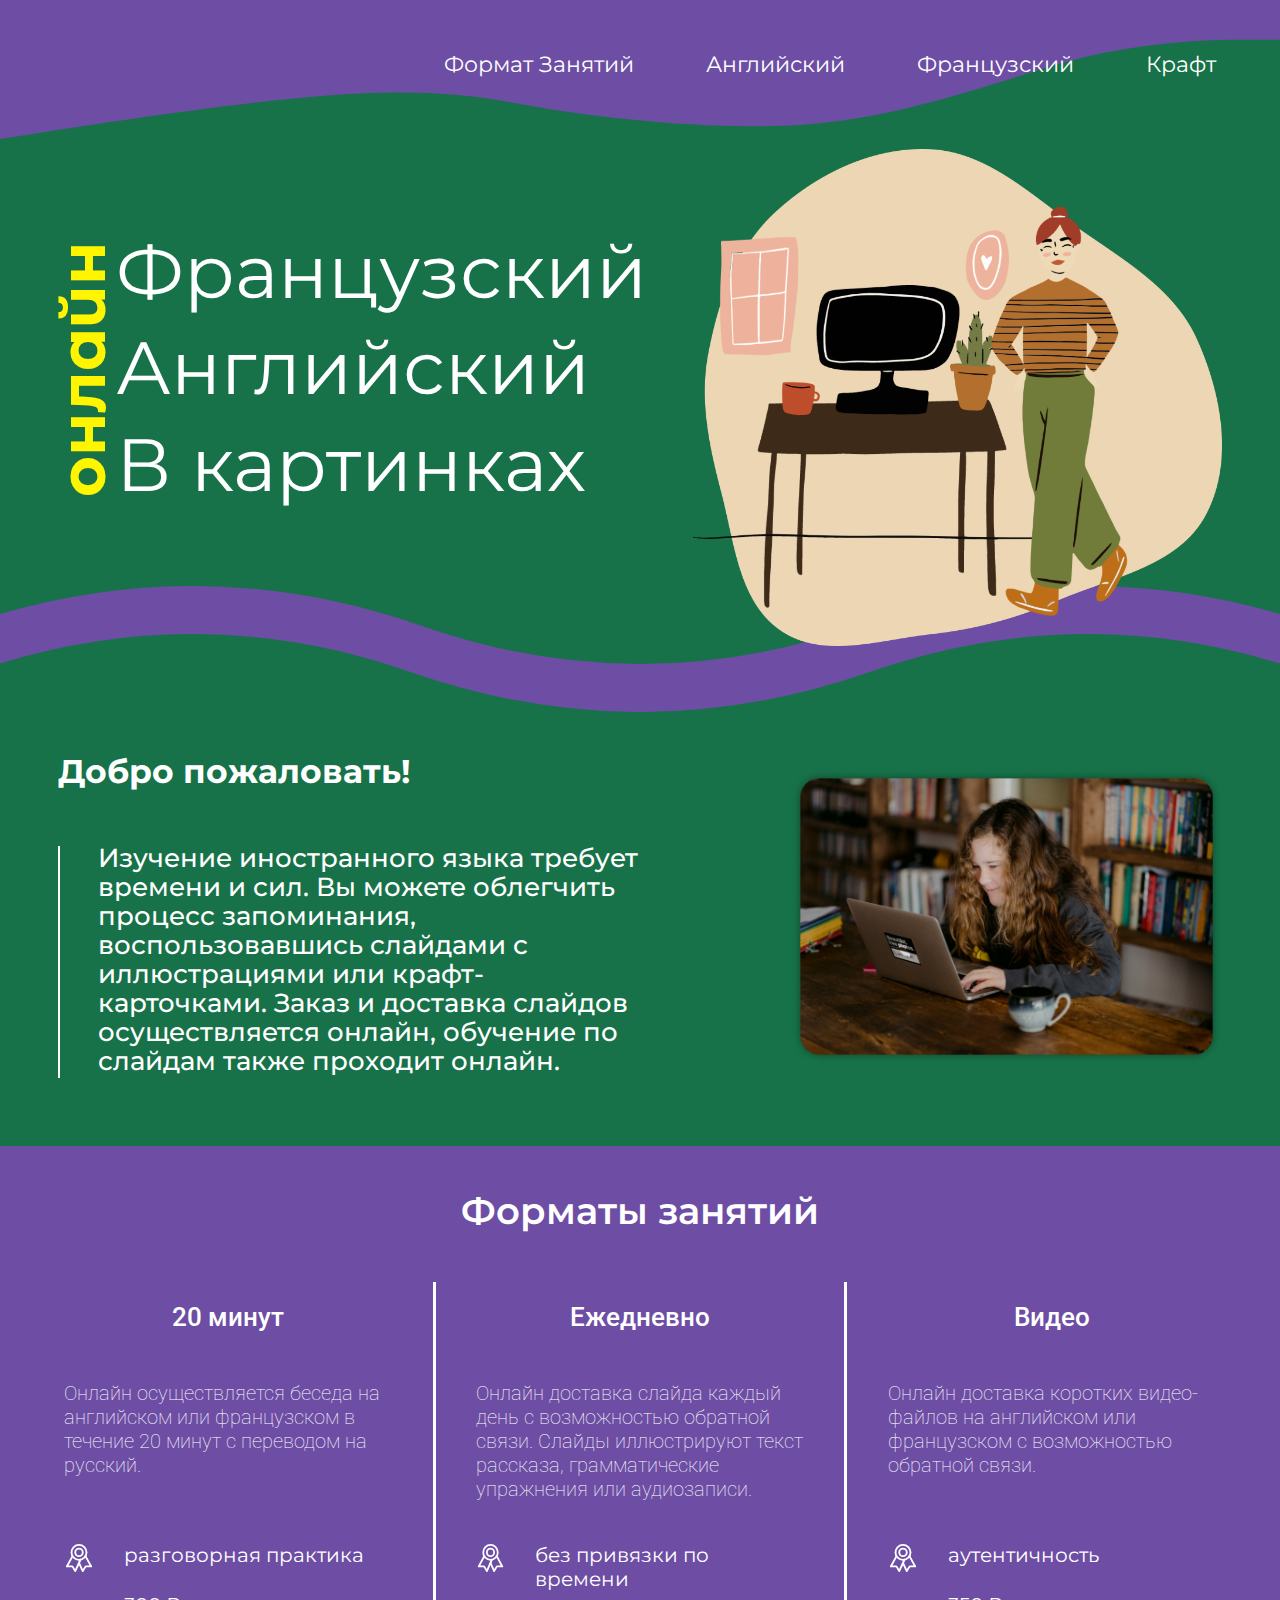
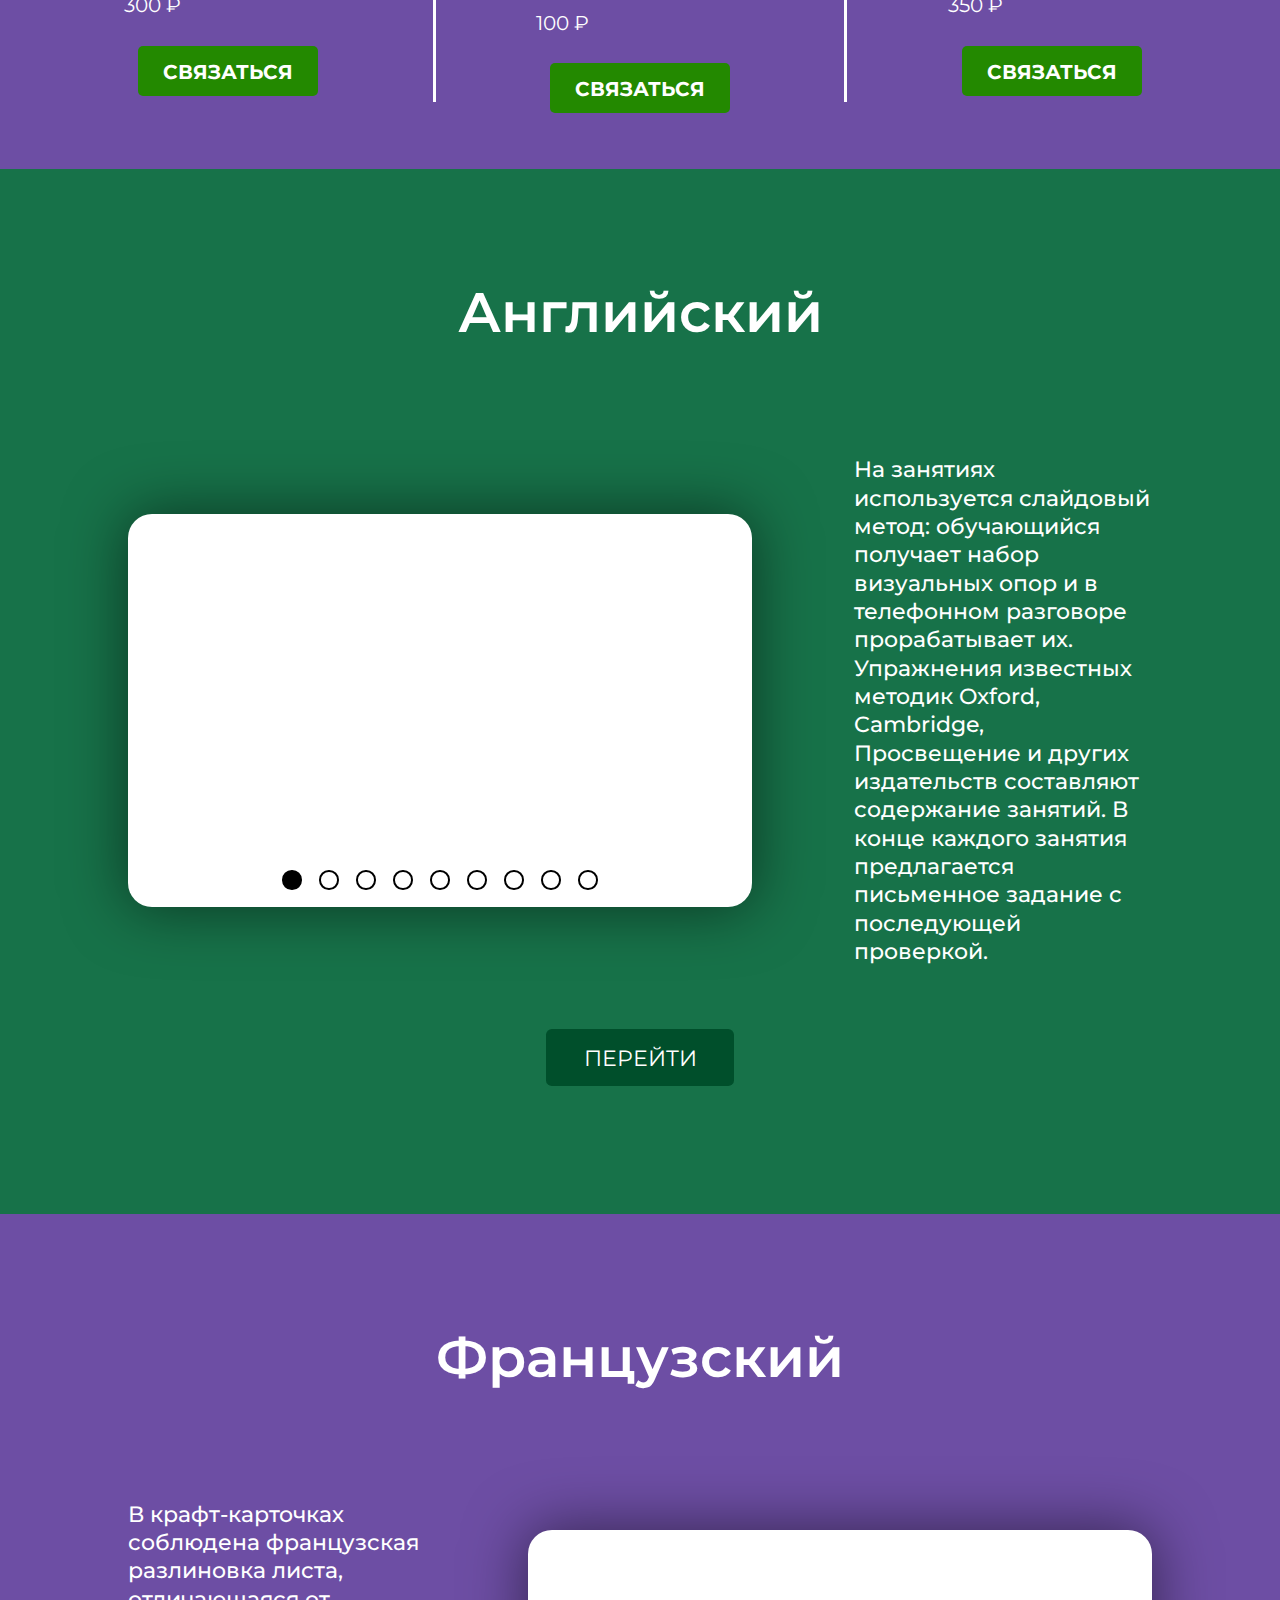
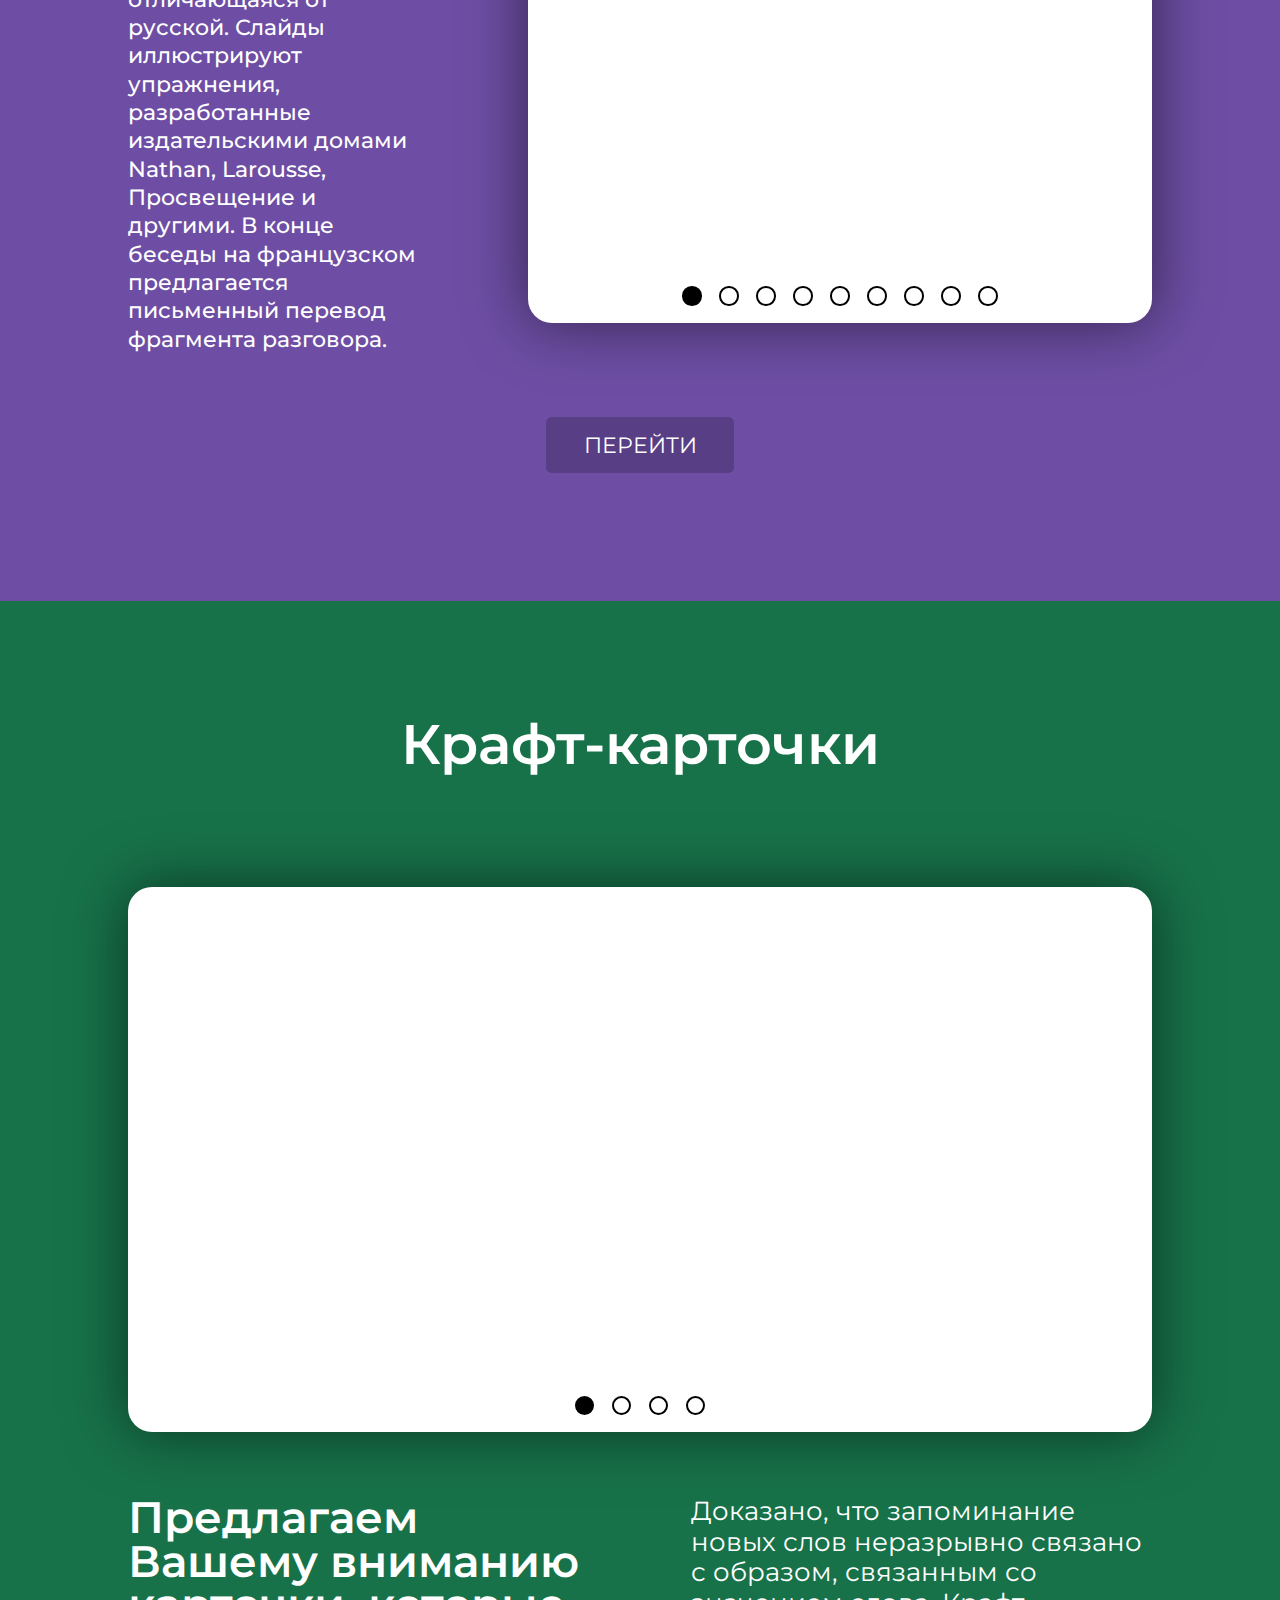
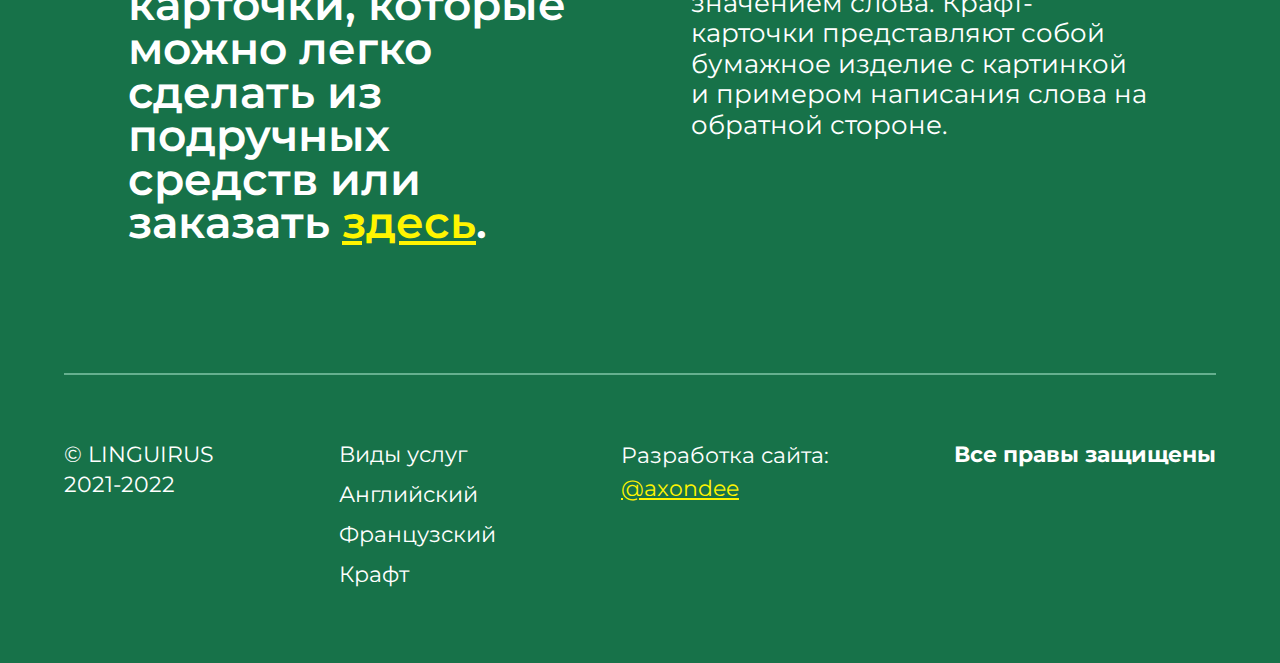
==== commit c2d9eb73: "resolved problem with minHeight in Tools section" ====
--- a/index.html
+++ b/index.html
@@ -154,7 +154,7 @@
 
 					<div class="content__text">
 						<div class="content__text--prime accent">онлайн</div>
-						<div class="content__text--second">репетитор <br> французского <br> английского</div>
+						<div class="content__text--second">Французский <br> Английский <br> В картинках</div>
 					</div>
 
 					<div class="content__image"></div>
@@ -188,7 +188,7 @@
 							<div class="content__text--decoration" id="secondElement"></div>
 
 							<div class="content__text--about">
-								Изучение иностраного языка требует времени. Предлагаем вам наиболее эффективные и малозатратные по времени варианты обучения. Приятного просмотра.
+								Изучение иностранного языка требует времени и сил. Вы можете облегчить процесс запоминания, воспользовавшись слайдами с иллюстрациями или крафт-карточками. Заказ и доставка слайдов осуществляется онлайн, обучение по слайдам также проходит онлайн.
 							</div>
 						</div>
 					</div>
@@ -489,7 +489,7 @@
 	</main>
 
 	<div class="form-popup form-popup__hidden" id="form">
-		<form action="" class="form-container">
+		<form action="contact.php" method="post" class="form-container">
 			<div type="button" class="btn-cancel" onclick="closeForm()">
 				<svg width="34" height="34" viewBox="0 0 44 44" fill="none" xmlns="http://www.w3.org/2000/svg">
 					<path d="M42 22C42 10.9583 33.0417 2 22 2C10.9583 2 2 10.9583 2 22C2 33.0417 10.9583 42 22 42C33.0417 42 42 33.0417 42 22Z" stroke="black" stroke-width="3.16667" stroke-miterlimit="10"/>
@@ -525,8 +525,8 @@
 					</div>
 					
 					<div class="column-2">
-						<label for="text-area">ТЕКСТ СООБЩЕНИЯ:</label>
-						<textarea placeholder="Ваш текст..." name="text-area"></textarea>
+						<label for="visitor_message">ТЕКСТ СООБЩЕНИЯ:</label>
+						<textarea placeholder="Ваш текст..." name="visitor_message"></textarea>
 					</div>
 
 				</div>
--- a/css/main.css
+++ b/css/main.css
@@ -225,10 +225,8 @@
 
 .feature-1 .content__text--second {
 	font-size: calc(var(--sizeindex) * 3.4);
-	text-transform: capitalize;
 	line-height: 130%;
 	margin-left: calc(var(--gap) * 2.2);
-	box-sizing: unset;
 }
 
 .feature-1 .content__text {
@@ -364,8 +362,8 @@
 	font-weight: lighter;
 	font-size: calc(var(--sizeindex)*0.9);
 	line-height: calc(var(--sizeindex) * 1.1);
-	margin-bottom: var(--gap);
-	min-height: 130px;
+	margin-bottom: calc(var(--gap) * 2.5);
+	/* min-height: 130px; */
 }
 
 .content__table--item-tools-wrapper {
@@ -413,7 +411,7 @@
 	color: #fff;
 	background-color: #238900;
 	display: inline-block;
-	margin-top: 45px;
+	margin-top: calc(1.6 * var(--gap));
 	padding: 11px 25px;
 	padding-bottom: 9px;
 	box-sizing: border-box;
@@ -705,12 +703,12 @@
 
 .btn-cancel svg:hover,
 .btn-cancel svg:hover > * {
-	fill: rgb(0, 0, 0);
+	fill: #c50000;
 	stroke: white;
 }
 
 .btn-cancel svg:hover path:nth-child(1) {
-	stroke: #000000;
+	stroke: #c50000;
 }
 
 .form-container h2 {
--- a/css/media.css
+++ b/css/media.css
@@ -277,7 +277,7 @@
 		content: "";
 		position: absolute;
 		background-image: url(../img/collateral.svg);
-		width: 66%;
+		width: 70%;
 		height: calc(var(--gap) * 2.5);
 		background-repeat: no-repeat;
 		transform: rotate(90deg);
@@ -315,6 +315,90 @@
 		justify-content: center;
 		margin-top: 10px;
 	}
+
+	/* FORM */
+
+	.form-popup {
+		overflow-y: scroll;
+    overflow-x: hidden;
+	}
+
+	.form-container {
+		min-height: 100%;
+		height: auto;
+		width: 100%;
+		margin: 0;
+	}
+
+	.btn-cancel {
+		right: 5%;
+		top: 3%;
+		width: 45px;
+		height: 45px;
+	}
+
+	.btn-cancel svg {
+		width: 45px;
+		height: 45px;
+	}
+
+	.form-container h2 {
+		margin-bottom: calc(var(--gap) * 2);
+		font-size: calc(var(--sizeindex) * 3.3);
+		margin-top: calc(var(--gap) * 1.4);
+		font-weight: 600;
+	}
+
+	.alert-text {
+		font-size: calc(1.3 * var(--sizeindex));
+	}
+
+	.form-items {
+		flex-direction: column;
+		min-height: calc(20 * var(--sizeindex));
+		justify-content: flex-start;
+		margin: calc(1.8 * var(--gap)) 0;
+		height: auto;
+	}
+
+	.beautiful-Flex__wrapper {
+		display: block;
+		height: 100%;
+		width: auto;
+	}
+
+	.column-1, .column-2 {
+		width: 100%;
+	}
+
+	label {
+		font-size: calc(2 * var(--sizeindex));
+	}
+
+	input {
+		height: calc(3.4 * var(--sizeindex));
+		font-size: calc(1.5 * var(--sizeindex));
+	}
+
+	.input__wrapper {
+		margin-bottom: calc(1.2 * var(--gap));
+	}
+
+	input::placeholder,
+	textarea::placeholder {
+		font-size: calc(1.5 * var(--sizeindex));
+	}
+
+	textarea {
+		min-height: 135px;
+		font-size: calc(1.5 * var(--sizeindex));
+	}
+	
+	.btn-submit {
+		padding: calc(calc(1.3 * var(--sizeindex))) calc(3 * var(--sizeindex));
+		font-size: calc(1.7 * var(--sizeindex));
+		margin-bottom: var(--gap);
+	}
 }
 
 /* Small (sm) */
@@ -607,4 +691,56 @@
 		font-size: 20px;
 		line-height: 1.5;
 	}
-}
+
+	.form-container {
+		width: 1200px;
+		height: 92vh;
+		min-height: 600px;
+		margin-top: 4vh;
+		max-height: 850px;
+	}
+
+	.btn-cancel {
+		right: 20px;
+		top: 20px;
+	}
+
+	.form-container h2 {
+		margin-bottom: 38px;
+		font-size: 44.18px;
+	}
+
+	.alert-text {
+		font-size: 18.41px;
+	}
+
+	.form-items {
+		margin: 60px 0;
+		max-height: 400px;
+		min-height: 240px;
+	}
+	
+	input {
+		height: 50px;
+		font-size: 18.41px;
+	}
+
+	textarea {
+		height: 100%;
+		margin-top: 20px;
+		border: 2px solid #000000;
+		border-radius: 5px;
+		resize: none;
+		padding: 3% 3%;
+		font-size: 18.41px;
+	}
+
+	label {
+		font-size: 22.09px;
+	}
+
+	.btn-submit {
+		padding: 14px 30px;
+		font-size: 22px;
+	}
+}
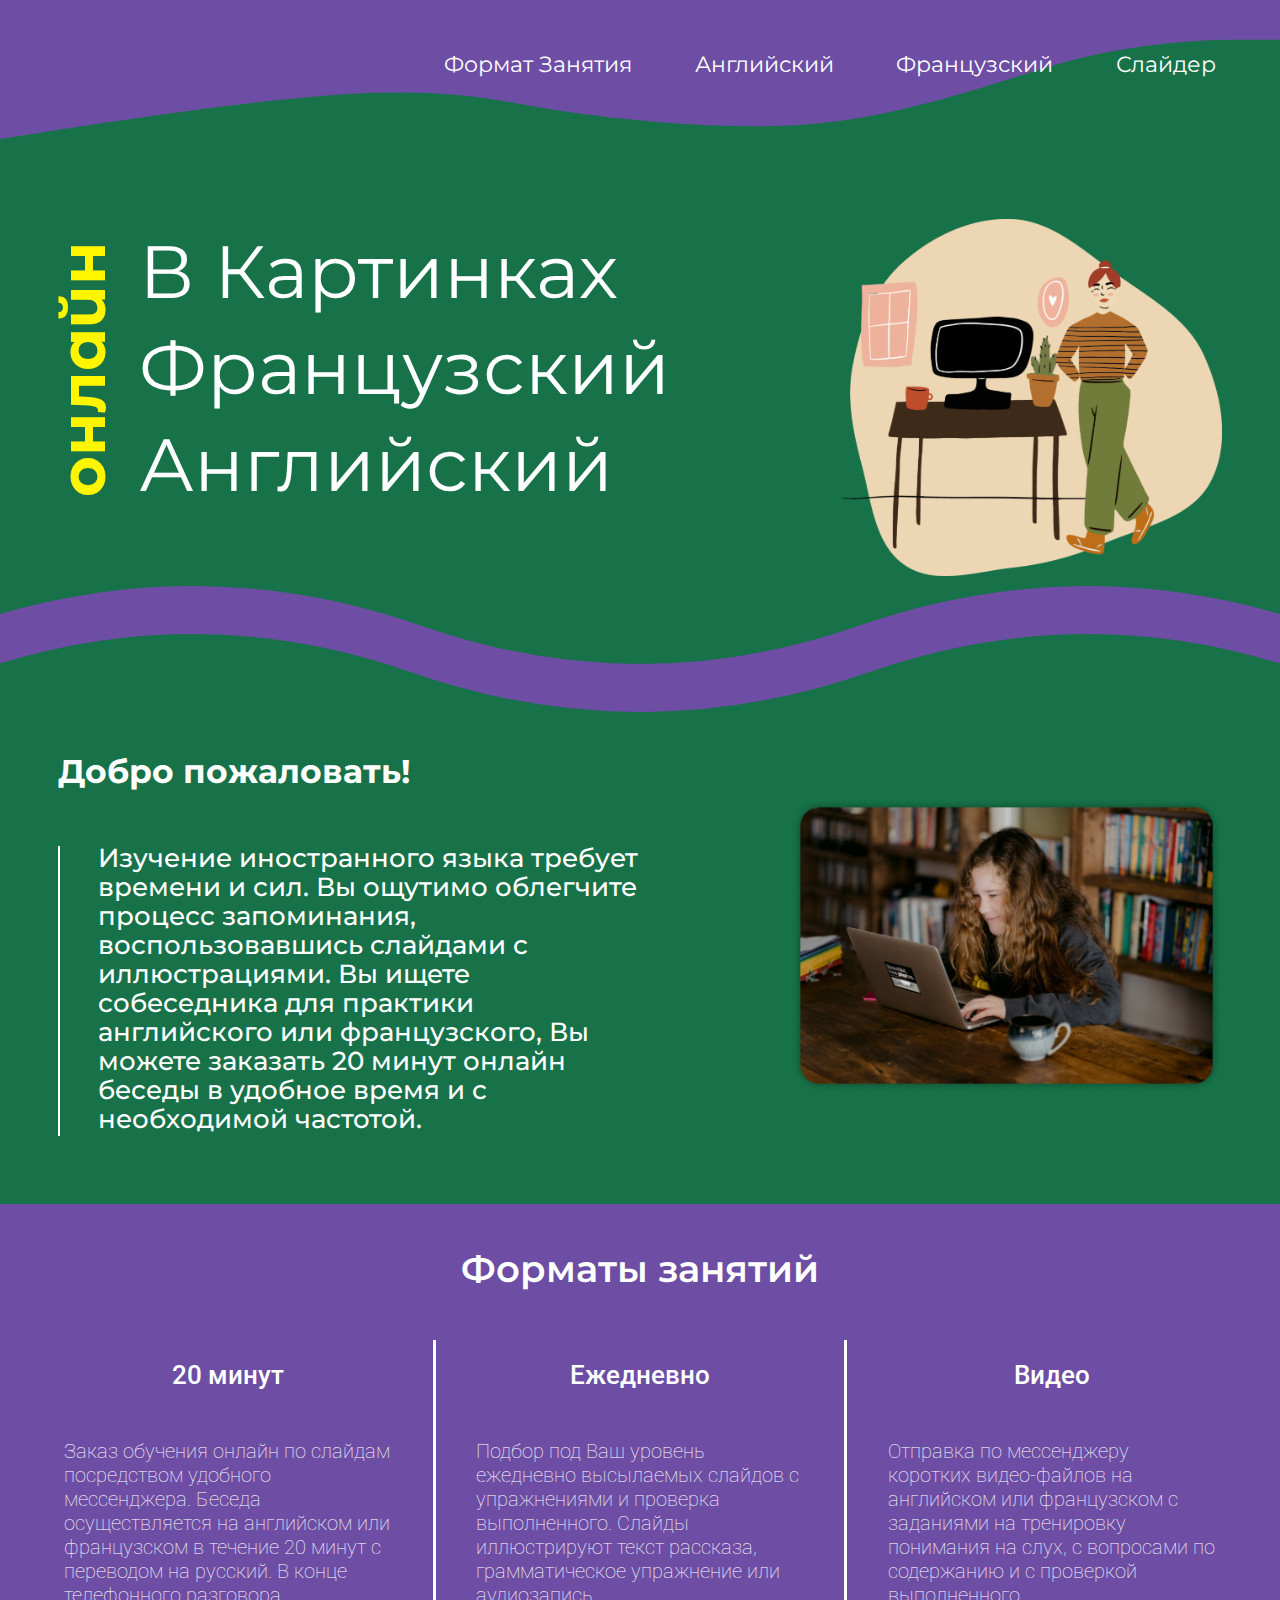
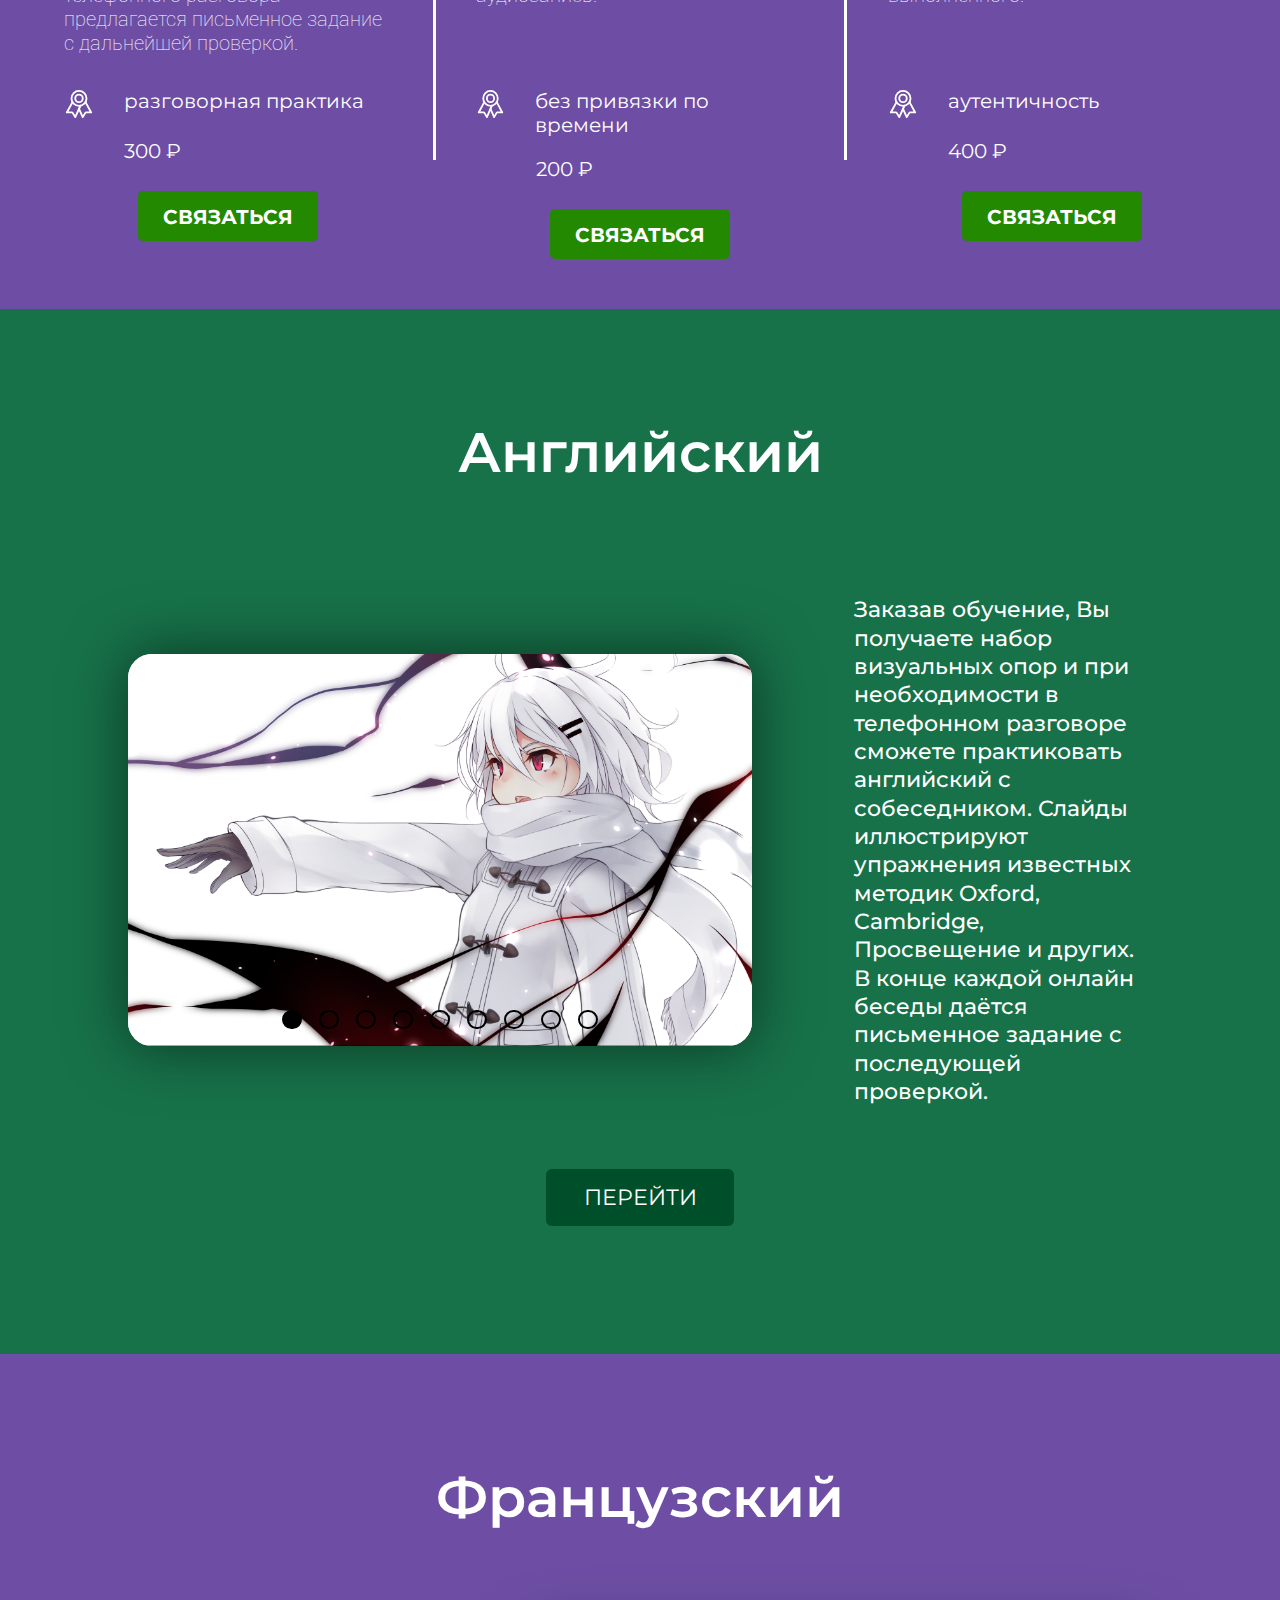
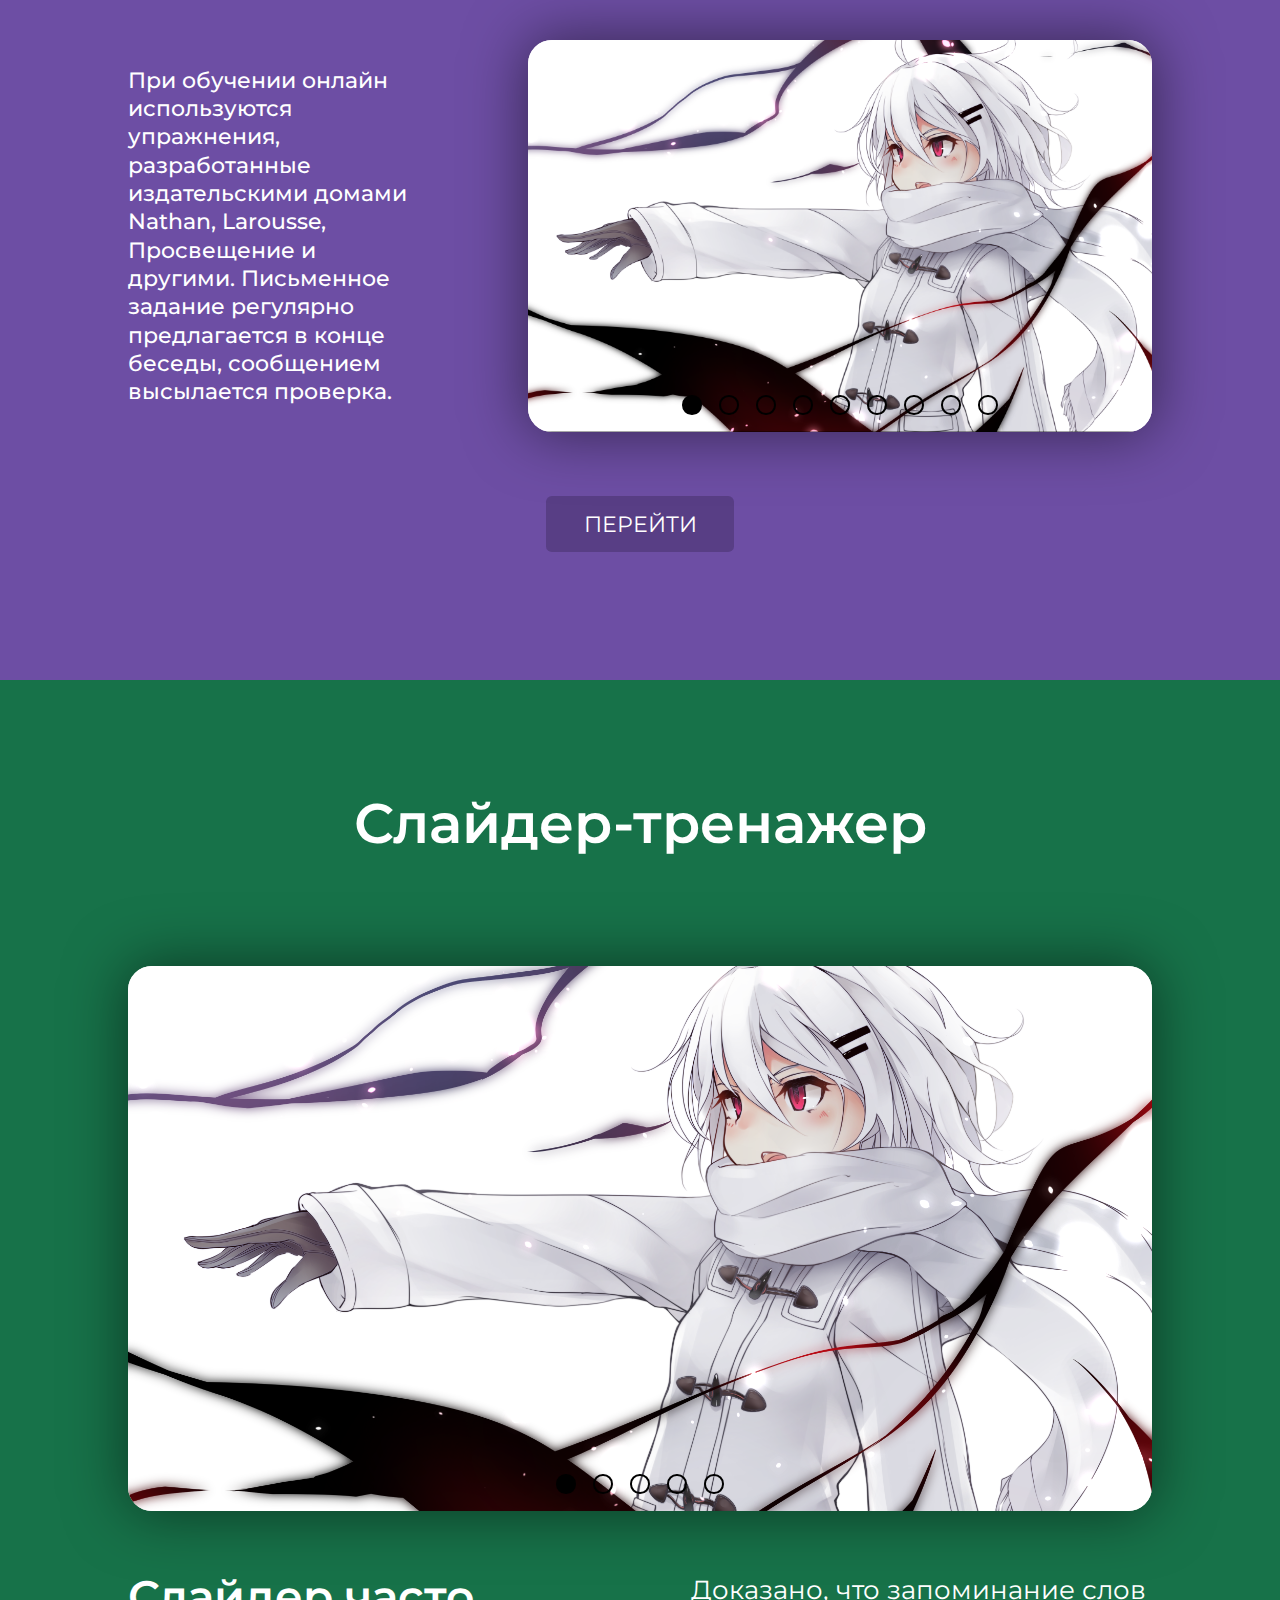
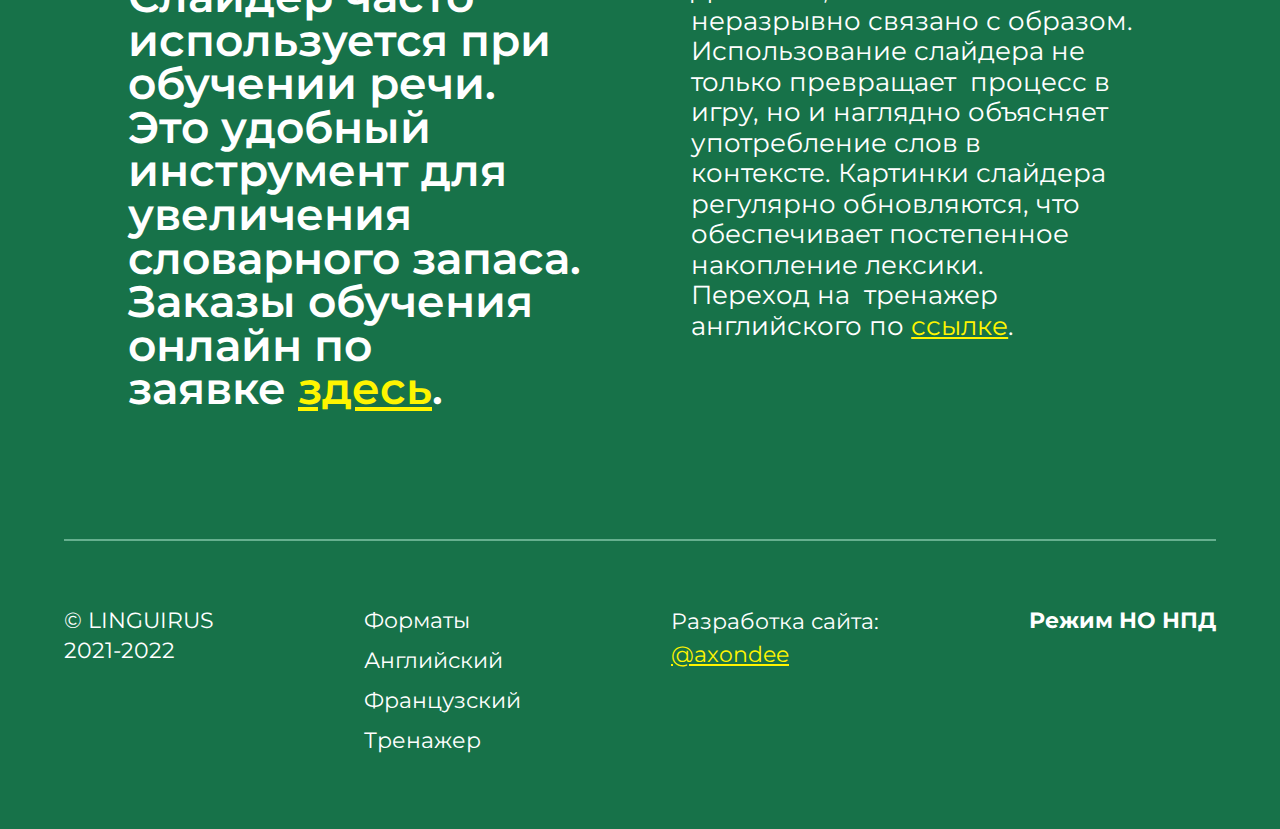
==== commit 14b6f3af: "Release project" ====
--- a/index.html
+++ b/index.html
@@ -4,15 +4,13 @@
 <head>
 
 	<meta charset="utf-8">
-	<!-- <base href="/"> -->
 
 	<title>LINGUIRUS</title>
-	<meta name="description" content="Linguirus Description">
+	<meta name="description" content="Linguirus ©. English and French tutor.">
 
 	<meta name="viewport" content="width=device-width, initial-scale=1.0, minimum-scale=1.0, maximum-scale=1.0, user-scalable=no">
 
-	<!-- <link rel="icon" href="img/favicon.png"> -->
-
+	<!-- favicons -->
 	<link rel="apple-touch-icon" sizes="180x180" href="img/apple-touch-icon.png">
 	<link rel="icon" type="image/png" sizes="48x48" href="img/favicon-48.png" />
 	<link rel="icon" type="image/png" sizes="32x32" href="img/favicon-32.png">
@@ -21,16 +19,24 @@
 	<meta name="msapplication-TileColor" content="#fff500">
 	<meta name="theme-color" content="#ffffff">
 
+	<!-- styles -->
 	<link rel="stylesheet" href="css/main.css">
 	<link rel="stylesheet" href="css/media.css">
 
+	<script src="script.js" defer></script>
+
+	<!-- connect bundles and api -->
 	<link rel="preconnect" href="https://fonts.googleapis.com"> 
 	<link rel="stylesheet" href="libs/swiper/swiper-bundle.min.css"></link>
-
-	<script src="script.js" defer></script>
 	<script src="https://ajax.googleapis.com/ajax/libs/jquery/3.1.1/jquery.min.js"></script>
 
-
+	<!-- RECAPTCHA -->
+	<script src="https://www.google.com/recaptcha/api.js" async defer></script>
+	<script>
+		function formSubmit(token) {
+      document.getElementById("form_submit").submit();
+    }
+	</script>
 
 	<!-- GLIDE SCROLLING -->
 	<script type="text/javascript" defer>
@@ -83,9 +89,6 @@
 			<svg class="not-visible-for-mobile" preserveAspectRatio="none" viewBox="0 0 1500 139" fill="none" xmlns="http://www.w3.org/2000/svg">
 				<path width="100%"  height="139px" fill-rule="evenodd" clip-rule="evenodd" d="M0 139L50 132.381C100 125.762 200 112.524 300 102.595C400 92.6667 500 86.0476 600 102.595C700 119.143 843.5 131.046 943.5 124.427C1043.5 117.808 1127 93.8067 1227 67.3305C1314 44.2962 1400 39.7143 1450 39.7143H1500V0H1450C1400 0 1300 0 1200 0C1100 0 1000 0 900 0C800 0 700 0 600 0C500 0 400 0 300 0C200 0 100 0 50 0H0V139Z" fill="#6D4EA4"/>
 			</svg>
-			<!-- <svg class="mobile" preserveAspectRatio="none" viewBox="0 0 415 92" fill="none" xmlns="http://www.w3.org/2000/svg">
-				<path width="100%"  height="92px" fill-rule="evenodd" clip-rule="evenodd" d="M0 92L13.8333 87.6191C27.6667 83.2381 55.3333 74.4762 83 67.9048C110.667 61.3333 138.333 56.9524 166 67.9048C193.667 78.8571 233.368 86.7354 261.035 82.3544C288.702 77.9735 311.803 62.0879 339.47 44.5641C363.54 29.3184 387.333 26.2857 401.167 26.2857H415V0H401.167C387.333 0 359.667 0 332 0C304.333 0 276.667 0 249 0C221.333 0 193.667 0 166 0C138.333 0 110.667 0 83 0C55.3333 0 27.6667 0 13.8333 0H0V92Z" fill="#6D4EA4"/>
-			</svg>	 -->
 			<svg class="mobile" preserveAspectRatio="none" viewBox="0 0 415 69" fill="none" xmlns="http://www.w3.org/2000/svg">
 				<path width="100%" height="69px" fill-rule="evenodd" clip-rule="evenodd" d="M0 69L13.8333 65.7143C27.6667 62.4286 55.3333 55.8571 83 50.9286C110.667 46 138.333 42.7143 166 50.9286C193.667 59.1429 233.368 65.0515 261.035 61.7658C288.702 58.4801 311.803 46.5659 339.47 33.4231C363.54 21.9888 387.333 19.7143 401.167 19.7143H415V0H401.167C387.333 0 359.667 0 332 0C304.333 0 276.667 0 249 0C221.333 0 193.667 0 166 0C138.333 0 110.667 0 83 0C55.3333 0 27.6667 0 13.8333 0H0V69Z" fill="#6D4EA4"/>
 			</svg>
@@ -97,10 +100,10 @@
 				<div class="header--wrapper__logo"></div>
 
 				<div class="header--wrapper--nav" id="menu__header">
-					<div class="header--wrapper--nav__item"><a class="link__header" href="#tools">формат занятий</a></div>
+					<div class="header--wrapper--nav__item"><a class="link__header" href="#tools">формат занятия</a></div>
 					<div class="header--wrapper--nav__item"><a class="link__header" href="#english">английский</a></div>
 					<div class="header--wrapper--nav__item"><a class="link__header" href="#french">французский</a></div>
-					<div class="header--wrapper--nav__item"><a class="link__header" href="#craft">крафт</a></div>
+					<div class="header--wrapper--nav__item"><a class="link__header" href="#craft">Слайдер</a></div>
 				</div>
 
 				<div class="header--wrapper--nav__mobile">
@@ -111,13 +114,12 @@
 						</svg>
 					</div>
 
-
 					<!-- MOBILE -->
 					<div class="header--wraper--nav__mobile__burgerMenu mobile">
 						<span class="btn-item"><a href="#tools" class="link__header">Форматы занятий</a></span>
 						<span class="btn-item"><a href="#english" class="link__header">Английский</a></span>
 						<span class="btn-item"><a href="#french" class="link__header">Французский</a></span>
-						<span class="btn-item"><a href="#craft" class="link__header">Крафт</a></span>
+						<span class="btn-item"><a href="#craft" class="link__header">Слайдер</a></span>
 					</div>
 				
 					<div class="header--wrapper--nav__mobile__logo">
@@ -154,7 +156,7 @@
 
 					<div class="content__text">
 						<div class="content__text--prime accent">онлайн</div>
-						<div class="content__text--second">Французский <br> Английский <br> В картинках</div>
+						<div class="content__text--second">в картинках Французский<br>Английский<br></div>
 					</div>
 
 					<div class="content__image"></div>
@@ -187,9 +189,7 @@
 
 							<div class="content__text--decoration" id="secondElement"></div>
 
-							<div class="content__text--about">
-								Изучение иностранного языка требует времени и сил. Вы можете облегчить процесс запоминания, воспользовавшись слайдами с иллюстрациями или крафт-карточками. Заказ и доставка слайдов осуществляется онлайн, обучение по слайдам также проходит онлайн.
-							</div>
+							<div class="content__text--about">Изучение иностранного языка требует времени и сил. Вы ощутимо облегчите процесс запоминания, воспользовавшись слайдами с иллюстрациями. Вы ищете собеседника для практики английского или французского, Вы можете заказать 20 минут онлайн беседы в удобное время и с необходимой частотой.</div>
 						</div>
 					</div>
 
@@ -209,15 +209,13 @@
 					<div class="content__title">Форматы занятий</div>
 				</div>
 
-				<div class="content__table">
+				<div class="content__table"> 
 
 					<!--ITEM 1-->
 					<div class="content__table--item">
 						<div class="content__table--item-header">20 минут</div>
 
-						<div class="content__table--item-description">
-							Онлайн осуществляется беседа на английском или французском в течение 20 минут с переводом на русский.
-						</div>
+						<div class="content__table--item-description">Заказ обучения онлайн по слайдам посредством удобного мессенджера. Беседа осуществляется на английском или французском в течение 20 минут с переводом на русский. В конце телефонного разговора предлагается письменное задание с дальнейшей проверкой.</div>
 
 						<div class="content__table--item-tools">
 							<div class="content__table--item-tools-wrapper">
@@ -248,9 +246,7 @@
 					<div class="content__table--item reverse">
 						<div class="content__table--item-header">Ежедневно</div>
 
-						<div class="content__table--item-description">
-							Онлайн доставка слайда каждый день с возможностью обратной связи. Слайды иллюстрируют текст рассказа, грамматические упражнения или аудиозаписи.
-						</div>
+						<div class="content__table--item-description">Подбор под Ваш уровень ежедневно высылаемых слайдов с упражнениями и проверка выполненного. Слайды иллюстрируют текст рассказа, грамматическое упражнение или аудиозапись.&nbsp; &nbsp; &nbsp; &nbsp; &nbsp; &nbsp; &nbsp; &nbsp; &nbsp; &nbsp; &nbsp; &nbsp; &nbsp; &nbsp; &nbsp; &nbsp; &nbsp; &nbsp; &nbsp; &nbsp; &nbsp; &nbsp; &nbsp; &nbsp; &nbsp; &nbsp; &nbsp; &nbsp; &nbsp; &nbsp; &nbsp; &nbsp; &nbsp; &nbsp; &nbsp; &nbsp; &nbsp; &nbsp; &nbsp; &nbsp; &nbsp; &nbsp; &nbsp; &nbsp; &nbsp; &nbsp; &nbsp; &nbsp; &nbsp; &nbsp; &nbsp; &nbsp; &nbsp; &nbsp; &nbsp; &nbsp; &nbsp; &nbsp; &nbsp; &nbsp; &nbsp; &nbsp; &nbsp; &nbsp; &nbsp; &nbsp; &nbsp;</div>
 
 						<div class="content__table--item-tools">
 							<div class="content__table--item-tools-wrapper">
@@ -260,7 +256,7 @@
 
 							<div class="content__table--item-tools-wrapper">
 								<div class="content__table--item-tools-ico money"></div>
-								<div class="content__table--item-tools-description">100 ₽</div>
+								<div class="content__table--item-tools-description">200 ₽</div>
 							</div>
 						</div>
 
@@ -281,9 +277,7 @@
 					<div class="content__table--item">
 						<div class="content__table--item-header">Видео</div>
 
-						<div class="content__table--item-description">
-							Онлайн доставка коротких видео-файлов на английском или французском с возможностью обратной связи.
-						</div>
+						<div class="content__table--item-description">Отправка по мессенджеру коротких видео-файлов на английском или французском с заданиями на тренировку понимания на слух, с вопросами по содержанию и с проверкой выполненного.&nbsp; &nbsp; &nbsp; &nbsp; &nbsp; &nbsp; &nbsp; &nbsp; &nbsp; &nbsp; &nbsp; &nbsp; &nbsp; &nbsp; &nbsp; &nbsp; &nbsp; &nbsp; &nbsp; &nbsp; &nbsp; &nbsp; &nbsp; &nbsp; &nbsp; &nbsp; &nbsp; &nbsp; &nbsp; &nbsp; &nbsp; &nbsp; &nbsp; &nbsp; &nbsp; &nbsp; &nbsp; &nbsp; &nbsp; &nbsp; &nbsp; &nbsp; &nbsp; &nbsp; &nbsp; &nbsp; &nbsp; &nbsp; &nbsp; &nbsp; &nbsp; &nbsp; &nbsp; &nbsp; &nbsp; &nbsp;</div>
 
 						<div class="content__table--item-tools">
 							<div class="content__table--item-tools-wrapper">
@@ -293,7 +287,7 @@
 
 							<div class="content__table--item-tools-wrapper">
 								<div class="content__table--item-tools-ico money"></div>
-								<div class="content__table--item-tools-description">350 ₽</div>
+								<div class="content__table--item-tools-description">400 ₽</div>
 							</div>
 						</div>
 
@@ -318,31 +312,31 @@
 
 					<div class="swiper-wrapper">
 						<div class="swiper-slide slide-item" id="english">
-							<div class="img" style="background: url(img/slider-images/english-1.jpeg);"></div>
-						</div>
-						<div class="swiper-slide slide-item" id="english">
-							<div class="img" style="background: url(img/slider-images/english-2.jpeg);"></div>
-						</div>
-						<div class="swiper-slide slide-item" id="english">
-							<div class="img" style="background: url(img/slider-images/english-3.jpeg);"></div>
-						</div>
-						<div class="swiper-slide slide-item" id="english">
-							<div class="img" style="background: url(img/slider-images/english-4.jpeg);"></div>
-						</div>
-						<div class="swiper-slide slide-item" id="english">
-							<div class="img" style="background: url(img/slider-images/english-5.jpeg)"></div>
-						</div>
-						<div class="swiper-slide slide-item" id="english">
-							<div class="img" style="background: url(img/slider-images/english-6.jpeg);"></div>
-						</div>
-						<div class="swiper-slide slide-item" id="english">
-							<div class="img" style="background: url(img/slider-images/english-7.jpeg);"></div>
-						</div>
-						<div class="swiper-slide slide-item" id="english">
-							<div class="img" style="background: url(img/slider-images/english-8.jpeg);"></div>
-						</div>
-						<div class="swiper-slide slide-item" id="english">
-							<div class="img" style="background: url(img/slider-images/english-9.jpeg);"></div>
+							<div class="img" style="background: url(img/slider-images/temp.jpg);"></div>
+						</div>
+						<div class="swiper-slide slide-item" id="english">
+							<div class="img" style="background: url(img/slider-images/temp.jpg);"></div>
+						</div>
+						<div class="swiper-slide slide-item" id="english">
+							<div class="img" style="background: url(img/slider-images/temp.jpg);"></div>
+						</div>
+						<div class="swiper-slide slide-item" id="english">
+							<div class="img" style="background: url(img/slider-images/temp.jpg);"></div>
+						</div>
+						<div class="swiper-slide slide-item" id="english">
+							<div class="img" style="background: url(img/slider-images/temp.jpg)"></div>
+						</div>
+						<div class="swiper-slide slide-item" id="english">
+							<div class="img" style="background: url(img/slider-images/temp.jpg);"></div>
+						</div>
+						<div class="swiper-slide slide-item" id="english">
+							<div class="img" style="background: url(img/slider-images/temp.jpg);"></div>
+						</div>
+						<div class="swiper-slide slide-item" id="english">
+							<div class="img" style="background: url(img/slider-images/temp.jpg);"></div>
+						</div>
+						<div class="swiper-slide slide-item" id="english">
+							<div class="img" style="background: url(img/slider-images/temp.jpg);"></div>
 						</div>
 					</div>
 							
@@ -353,9 +347,7 @@
 
 				</div>
 
-					<div class="featureItem__description" id="link__english">
-						На занятиях используется слайдовый метод: обучающийся получает набор визуальных опор и в телефонном разговоре прорабатывает их. Упражнения известных методик Oxford, Cambridge, Просвещение и других издательств составляют содержание занятий. В конце каждого занятия предлагается письменное задание с последующей проверкой.
-					</div>
+					<div class="featureItem__description" id="link__english">Заказав обучение, Вы получаете набор визуальных опор и при необходимости в телефонном разговоре сможете практиковать английский с собеседником. Слайды иллюстрируют упражнения известных методик Oxford, Cambridge, Просвещение и других. В конце каждой онлайн беседы даётся письменное задание с последующей проверкой.</div>
 				</div>
 
 				<div class="featureItem__button button">перейти</div>
@@ -375,31 +367,31 @@
 
 						<div class="swiper-wrapper">
 							<div class="swiper-slide slide-item">
-								<div class="img" style="background: url(img/slider-images/french-1.jpeg);"></div>
-							</div>
-							<div class="swiper-slide slide-item">
-								<div class="img" style="background: url(img/slider-images/french-2.jpeg);"></div>
-							</div>
-							<div class="swiper-slide slide-item">
-								<div class="img" style="background: url(img/slider-images/french-3.jpeg);"></div>
-							</div>
-							<div class="swiper-slide slide-item">
-								<div class="img" style="background: url(img/slider-images/french-4.jpeg);"></div>
-							</div>
-							<div class="swiper-slide slide-item">
-								<div class="img" style="background: url(img/slider-images/french-5.jpeg);"></div>
-							</div>
-							<div class="swiper-slide slide-item">
-								<div class="img" style="background: url(img/slider-images/french-6.jpeg);"></div>
-							</div>
-							<div class="swiper-slide slide-item">
-								<div class="img" style="background: url(img/slider-images/french-7.jpeg);"></div>
-							</div>
-							<div class="swiper-slide slide-item">
-								<div class="img" style="background: url(img/slider-images/french-8.jpeg);"></div>
-							</div>
-							<div class="swiper-slide slide-item">
-								<div class="img" style="background: url(img/slider-images/french-9.jpeg);"></div>
+								<div class="img" style="background: url(img/slider-images/temp.jpg);"></div>
+							</div>
+							<div class="swiper-slide slide-item">
+								<div class="img" style="background: url(img/slider-images/temp.jpg);"></div>
+							</div>
+							<div class="swiper-slide slide-item">
+								<div class="img" style="background: url(img/slider-images/temp.jpg);"></div>
+							</div>
+							<div class="swiper-slide slide-item">
+								<div class="img" style="background: url(img/slider-images/temp.jpeg);"></div>
+							</div>
+							<div class="swiper-slide slide-item">
+								<div class="img" style="background: url(img/slider-images/temp.jpg);"></div>
+							</div>
+							<div class="swiper-slide slide-item">
+								<div class="img" style="background: url(img/slider-images/temp.jpg);"></div>
+							</div>
+							<div class="swiper-slide slide-item">
+								<div class="img" style="background: url(img/slider-images/temp.jpg);"></div>
+							</div>
+							<div class="swiper-slide slide-item">
+								<div class="img" style="background: url(img/slider-images/temp.jpg);"></div>
+							</div>
+							<div class="swiper-slide slide-item">
+								<div class="img" style="background: url(img/slider-images/temp.jpg);"></div>
 							</div>
 						</div>
 							
@@ -409,9 +401,7 @@
 						<div class="swiper-button-next"></div>
 					</div>
 
-					<div class="featureItem__description" id="link__french">
-						В крафт-карточках соблюдена французская разлиновка листа, отличающаяся от русской. Слайды иллюстрируют упражнения, разработанные издательскими домами Nathan, Larousse, Просвещение и другими. В конце беседы на французском предлагается письменный перевод фрагмента разговора.
-					</div>
+					<div class="featureItem__description" id="link__french">При обучении онлайн используются упражнения, разработанные издательскими домами Nathan, Larousse, Просвещение и другими. Письменное задание регулярно предлагается в конце беседы, сообщением высылается проверка.</div>
 				</div>
 
 				<div class="featureItem__button button purple">перейти</div>
@@ -422,7 +412,7 @@
 		<!-- FEATURE 6 -->
 		<div class="feature-6" id="craft">
 			<div class="featureItem--wrapper">
-				<div class="featureItem__header">Крафт-карточки</div>
+				<div class="featureItem__header">Слайдер-тренажер</div>
 
 				<!--SLIDER FUNCTIONAL SYSTEM-->
 				<div class="featureItem__slider big">
@@ -430,17 +420,20 @@
 
 					<div class="swiper-wrapper">
 						<div class="swiper-slide slide-item" id="english">
-							<div class="img" style="background: url(img/slider-images/temp.jpeg);"></div>
-						</div>
-						<div class="swiper-slide slide-item" id="english">
-							<div class="img" style="background: url(img/slider-images/temp.jpeg);"></div>
-						</div>
-						<div class="swiper-slide slide-item" id="english">
-							<div class="img" style="background: url(img/slider-images/temp.jpeg);"></div>
-						</div>
-						<div class="swiper-slide slide-item" id="english">
-							<div class="img" style="background: url(img/slider-images/temp.jpeg);"></div>
-						</div>
+							<div class="img" style="background: url(img/slider-images/temp.jpg);"></div>
+						</div>
+						<div class="swiper-slide slide-item" id="english">
+							<div class="img" style="background: url(img/slider-images/temp.jpg);"></div>
+						</div>
+						<div class="swiper-slide slide-item" id="english">
+							<div class="img" style="background: url(img/slider-images/temp.jpg);"></div>
+						</div>	
+						<div class="swiper-slide slide-item" id="english">
+							<div class="img" style="background: url(img/slider-images/temp.jpg);"></div>
+						</div>
+						<div class="swiper-slide slide-item" id="english">
+							<div class="img" style="background: url(img/slider-images/temp.jpg);"></div>
+						</div>				
 					</div>
 						
  					<div class="swiper-pagination"></div>
@@ -450,13 +443,11 @@
 				</div>
 
 				<div class="featureItem__description--wrapper">
-					<div class="featureItem__description--main glideScrolling">
-						Предлагаем Вашему вниманию карточки, которые можно легко сделать из подручных средств или заказать <span class="link button"><a style="cursor: pointer;">здесь</a></span>. 
+					<div class="featureItem__description--main glideScrolling">Слайдер часто используется при обучении речи.&nbsp; Это удобный инструмент для увеличения словарного запаса. Заказы обучения онлайн по заявке&nbsp;<span class="link button"><a style="cursor: pointer;">здесь</a></span>. 
 					</div>
 					<div class="featureItem__description--collateral--wrapper">
 						<div class="featureItem__description--collateral" id="collateralText">
-							Доказано, что запоминание новых слов неразрывно связано с образом, связанным со значением слова. Крафт-карточки представляют собой бумажное изделие с картинкой и примером написания слова на обратной стороне.
-						</div>
+							Доказано, что запоминание слов неразрывно связано с образом. Использование слайдера не только превращает&nbsp; процесс в игру, но и наглядно объясняет употребление слов в контексте.&nbsp;Картинки слайдера регулярно обновляются, что обеспечивает постепенное накопление лексики. Переход&nbsp;на&nbsp; тренажер английского по&nbsp;<span class="link"><a href="https://linguirus.ru/training.html">ссылке</a></span>.</div>
 
 						<div class="featureItem__description--collateral--design not-visible-for-mobile" id="collateralElement"></div>
 					</div>
@@ -474,33 +465,33 @@
 
 				<div class="short-link" id="link__footer">
 					<ul>
-						<li><a class="link__header" href="#tools">Виды услуг</a></li>
+						<li><a class="link__header" href="#tools">Форматы</a></li>
 						<li><a class="link__header" href="#english">Английский</a></li>
 						<li><a class="link__header" href="#french">Французский</a></li>
-						<li><a class="link__header" href="#craft">Крафт</a></li>
+						<li><a class="link__header" href="#craft">Тренажер</a></li>
 					</ul>
 				</div>
 
 				<div class="web-studio">Разработка сайта: <br> <span class="link"><a href="https://t.me/axondee">@axondee</a></span></div>
 
-				<div class="license">Все правы защищены</div>
+				<div class="license">Режим НО НПД</div>
 			</div>
 		</footer>
 	</main>
 
 	<div class="form-popup form-popup__hidden" id="form">
-		<form action="contact.php" method="post" class="form-container">
+		<form action="contact.php" method="post" id="form_submit" class="form-container">
+
 			<div type="button" class="btn-cancel" onclick="closeForm()">
 				<svg width="34" height="34" viewBox="0 0 44 44" fill="none" xmlns="http://www.w3.org/2000/svg">
 					<path d="M42 22C42 10.9583 33.0417 2 22 2C10.9583 2 2 10.9583 2 22C2 33.0417 10.9583 42 22 42C33.0417 42 42 33.0417 42 22Z" stroke="black" stroke-width="3.16667" stroke-miterlimit="10"/>
 					<path d="M15.333 28.6666L28.6663 15.3333M28.6663 28.6666L15.333 15.3333L28.6663 28.6666Z" stroke="black" stroke-width="3.16667" stroke-linecap="round" stroke-linejoin="round"/>
-				</svg>					
+				</svg>
 			</div>
 
 			<h2>ЗАЯВКА</h2>
 
-			<div class="alert-text">
-				Вам необходимо дополнительная информация или Вы хотели бы заказать слайды на английском или фраунцузском языках. <br> Заполните форму ниже.
+			<div class="alert-text">Вы хотели бы заказать онлайн обучение по выбранному формату, пожалуйста, оставьте Вашу заявку. Если Вам необходима дополнительная информация, то уточните интересующий Вас формат.<br> Заполните форму ниже.
 			</div>
 
 			<div class="beautiful-Flex__wrapper">
@@ -510,12 +501,12 @@
 					<div class="column-1">
 						<div class="input__wrapper">
 							<label for="name" class="name-form">ИМЯ:</label>
-							<input type="text" placeholder="Имя" name="name">
+							<input type="text" placeholder="Имя" minlength="4" maxlength="30" name="name">
 						</div>
 
 						<div class="input__wrapper">
 							<label for="email">MAIL*:</label>
-							<input type="text" placeholder="mail@mail.ru" name="email" required>
+							<input type="email" pattern="[a-z0-9._%+-]+@[a-z0-9.-]+\.[a-z]{2,4}$" placeholder="mail@mail.ru" name="email" required>
 						</div>
 
 						<div class="input__wrapper">
@@ -531,12 +522,19 @@
 
 				</div>
 			
+				<div class="g-recaptcha"
+        	data-sitekey="_YOUR_CLIENT_KEY"
+        	data-callback="formSubmit"
+        	data-size="invisible">
+    		</div>
+
 				<button type="submit" class="btn-submit">ОТПРАВИТЬ</button>
 			</div>
 		</form>
 	</div>
 
+	<!-- connect scripts bundles -->
 	<script src="libs/swiper/swiper-bundle.min.js"></script>
-
 </body>
-</html>+
+</html>
--- a/css/main.css
+++ b/css/main.css
@@ -35,6 +35,12 @@
 	color: #fff;
 	text-decoration: none;
 }
+
+.training > * {
+    height: 100vh !important;
+    width: 100vw !important;
+}
+
 
 body {
 	font-family: var(--userfont);
@@ -225,8 +231,10 @@
 
 .feature-1 .content__text--second {
 	font-size: calc(var(--sizeindex) * 3.4);
+	text-transform: capitalize;
 	line-height: 130%;
 	margin-left: calc(var(--gap) * 2.2);
+	box-sizing: unset;
 }
 
 .feature-1 .content__text {
@@ -362,8 +370,8 @@
 	font-weight: lighter;
 	font-size: calc(var(--sizeindex)*0.9);
 	line-height: calc(var(--sizeindex) * 1.1);
-	margin-bottom: calc(var(--gap) * 2.5);
-	/* min-height: 130px; */
+	margin-bottom: calc(var(--gap) * 2);
+	min-height: 130px;
 }
 
 .content__table--item-tools-wrapper {
--- a/css/media.css
+++ b/css/media.css
@@ -399,6 +399,11 @@
 		font-size: calc(1.7 * var(--sizeindex));
 		margin-bottom: var(--gap);
 	}
+	
+	/*FIX ON LIVE HOST*/
+	.featureItem__slider.big .img {
+	    background-size: contain !important;
+	}
 }
 
 /* Small (sm) */
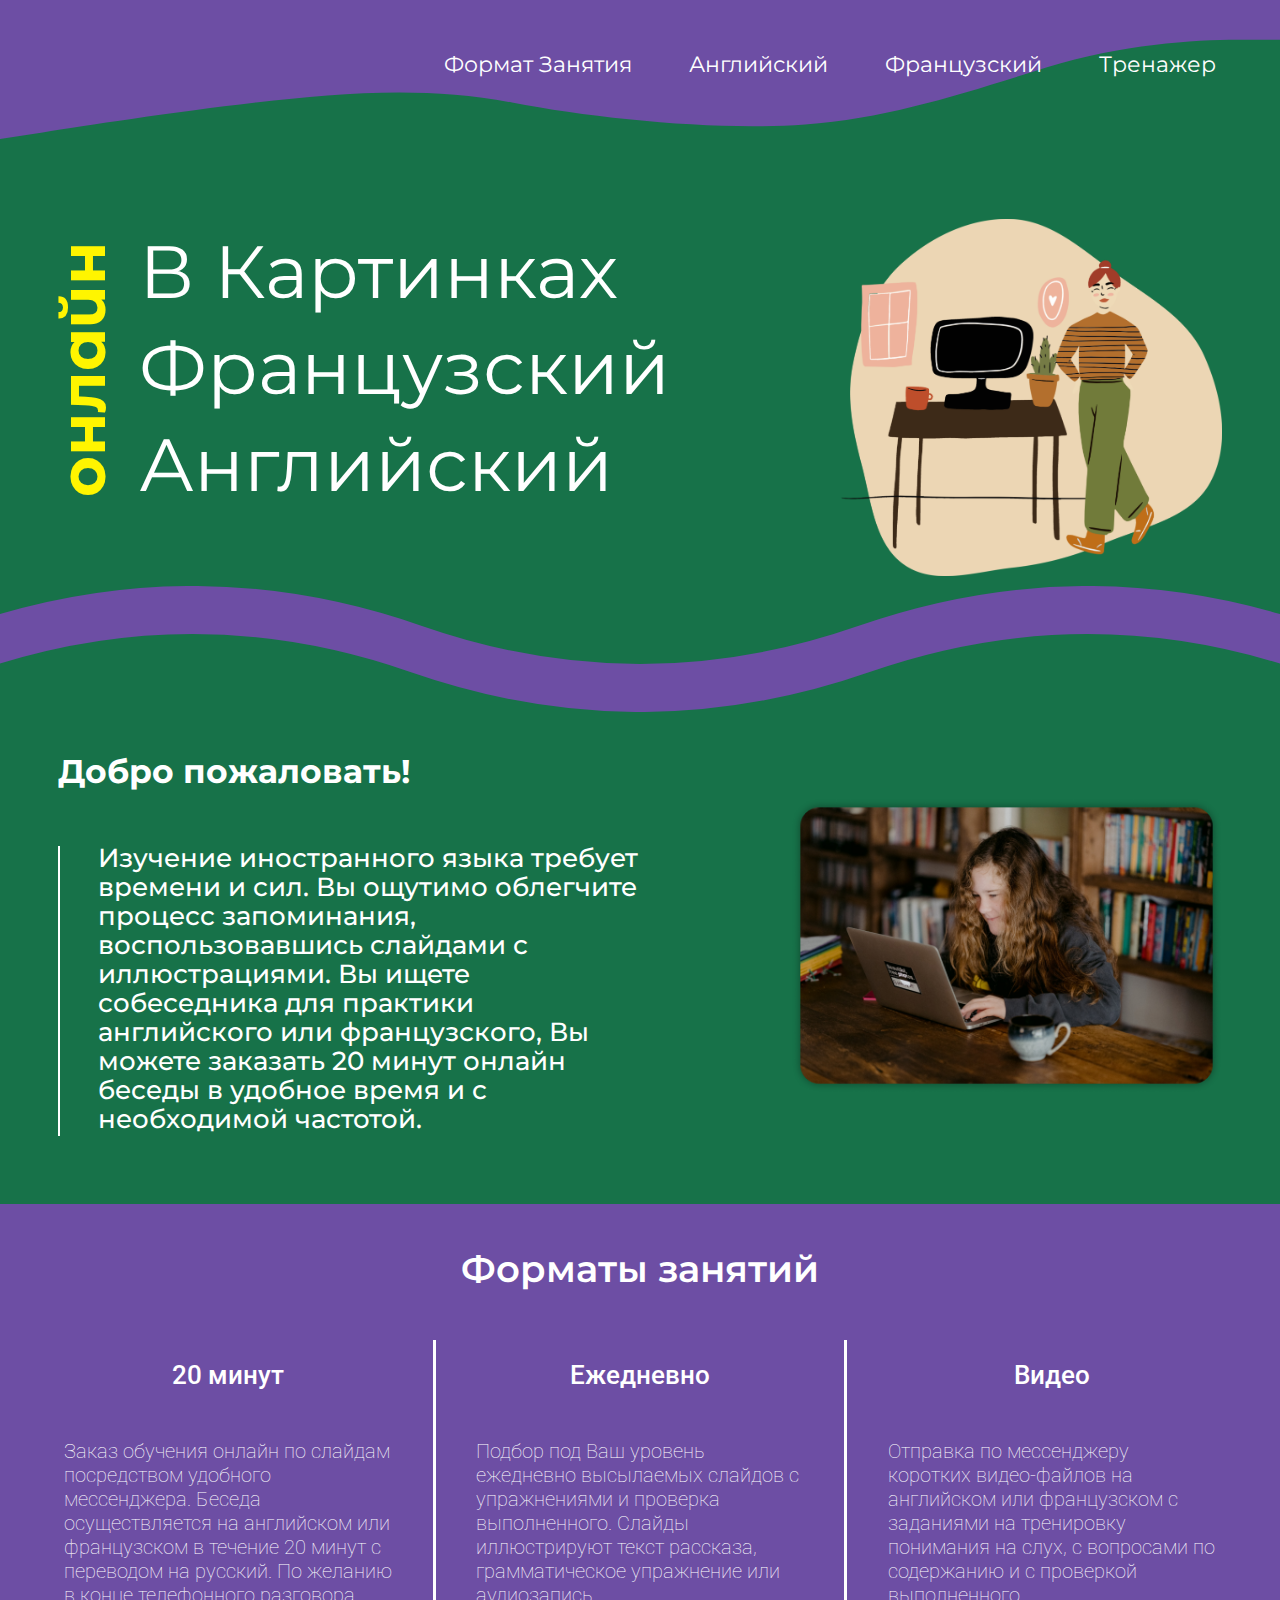
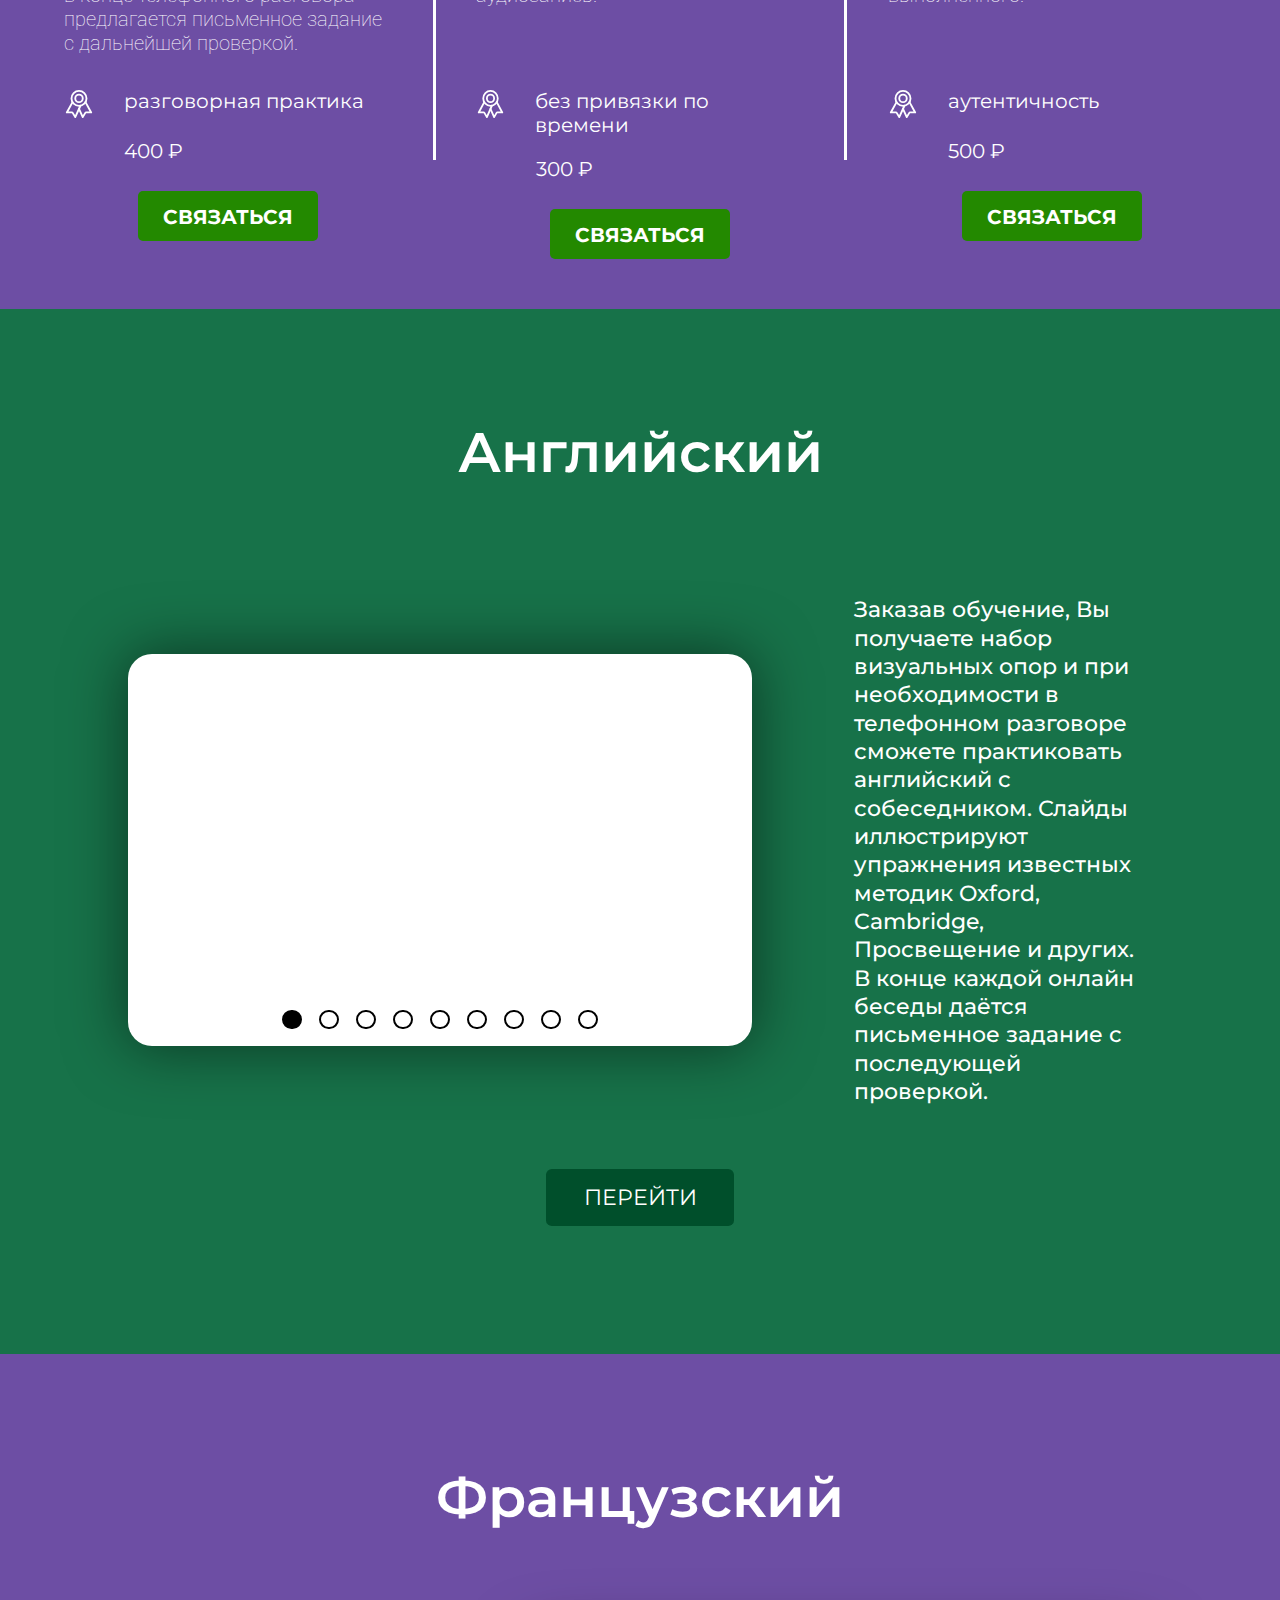
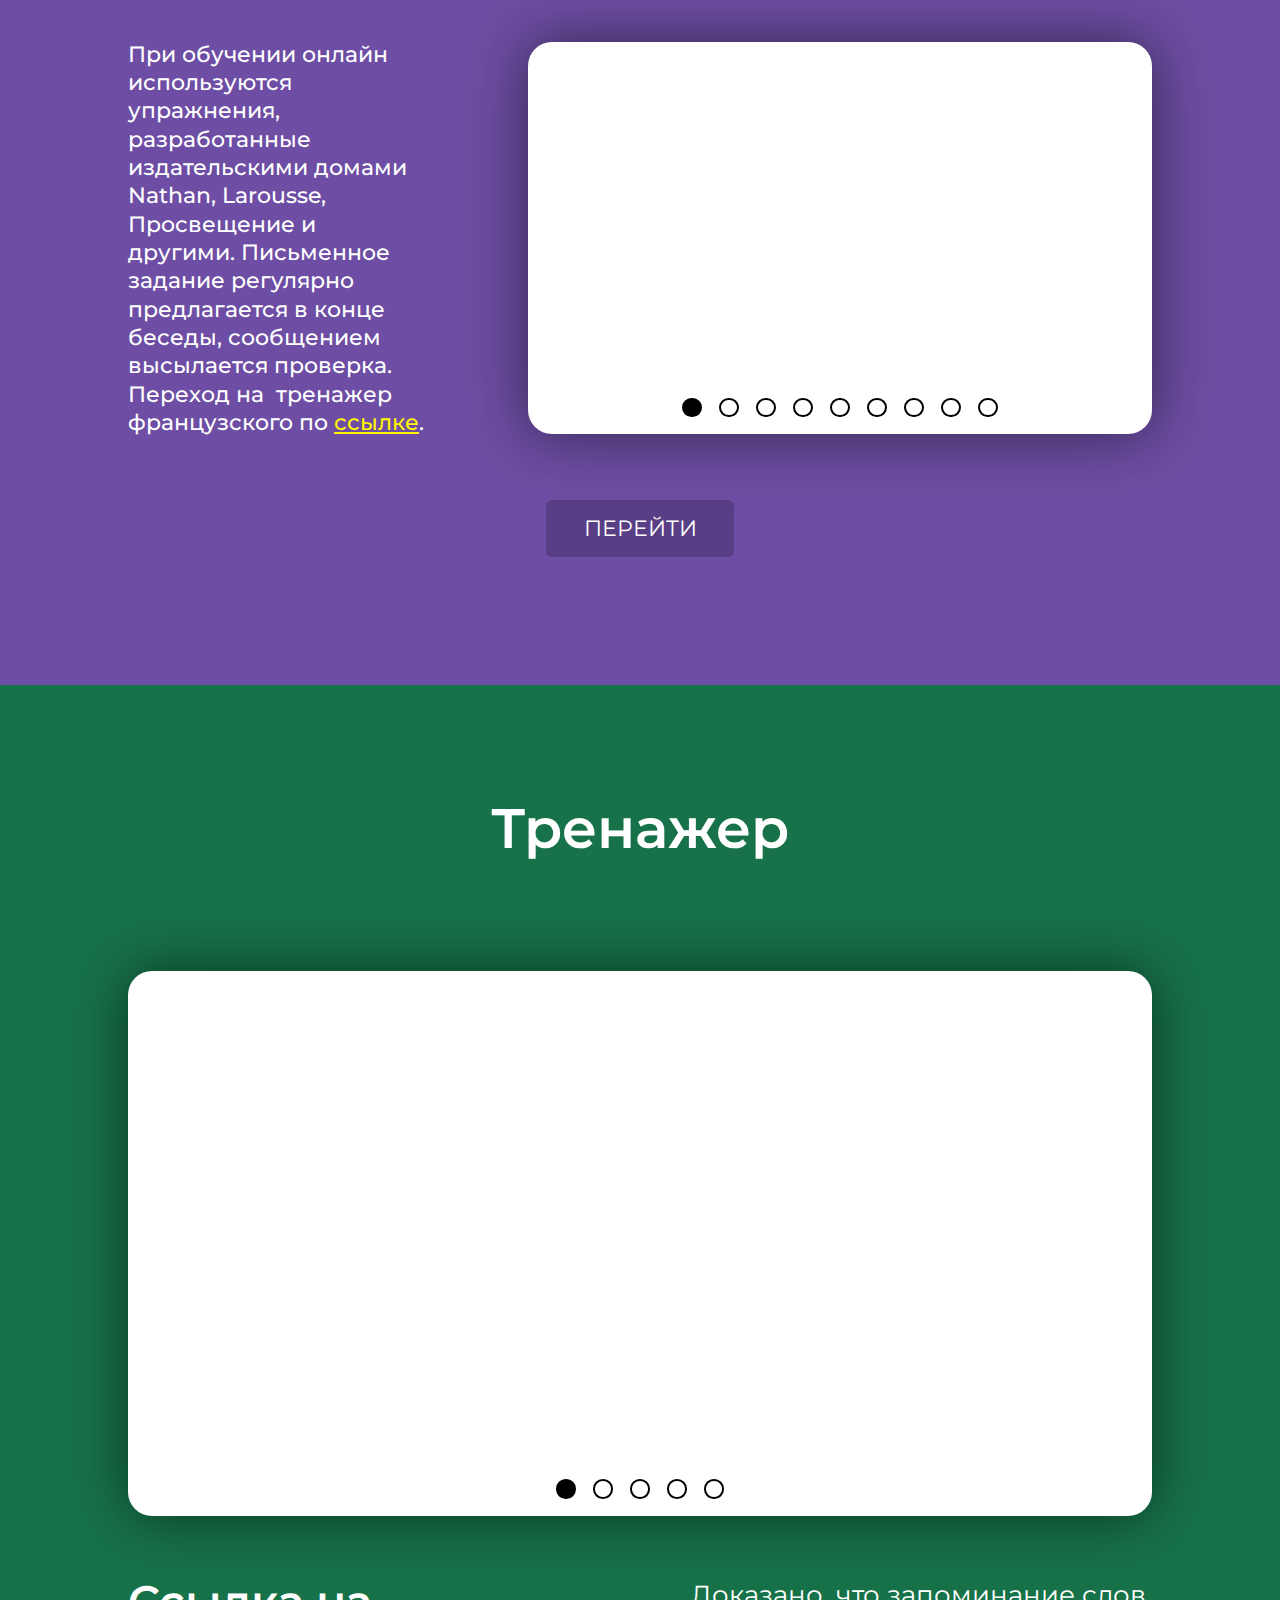
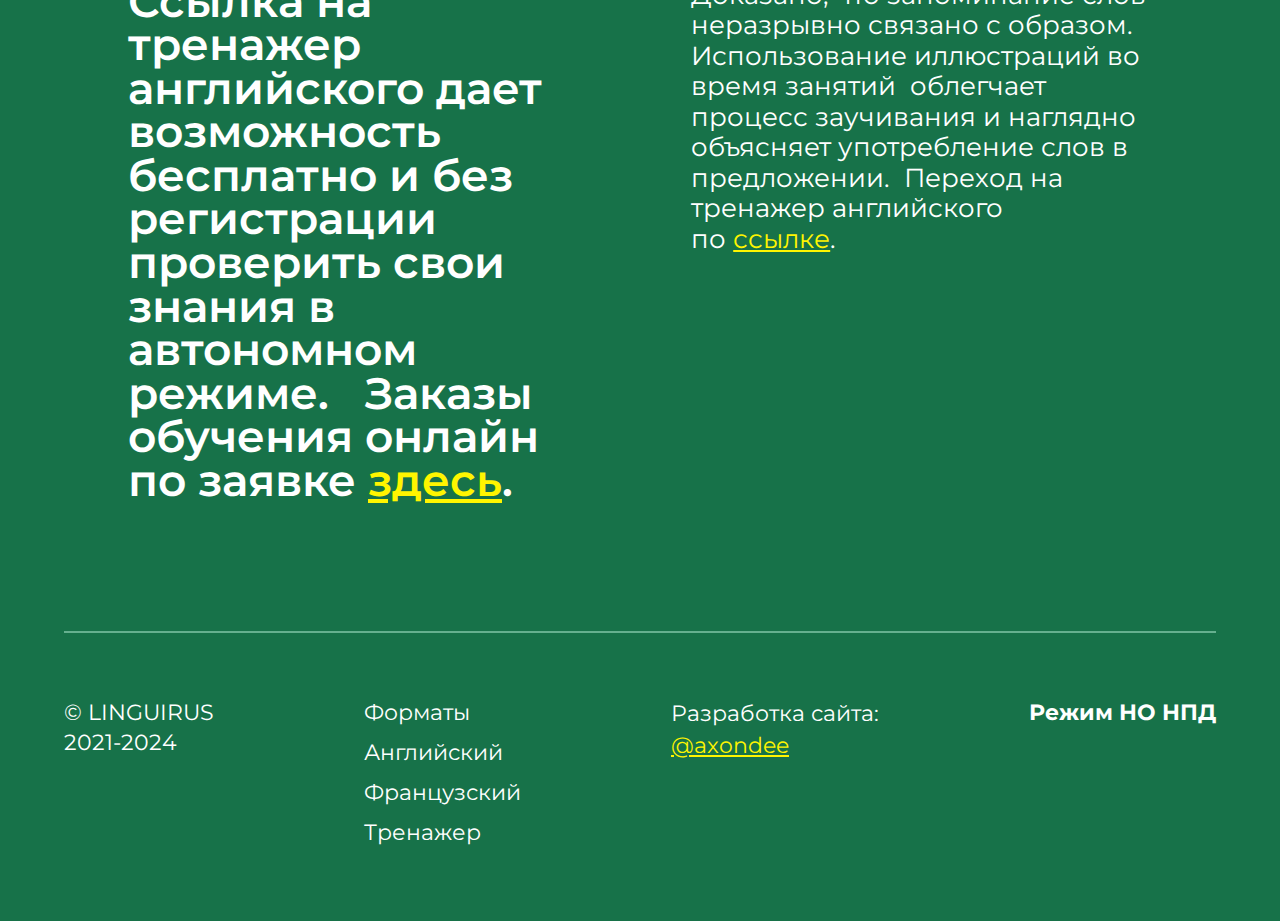
==== commit b0c54c8b: "little svg fixes" ====
--- a/index.html
+++ b/index.html
@@ -27,7 +27,7 @@
 
 	<!-- connect bundles and api -->
 	<link rel="preconnect" href="https://fonts.googleapis.com"> 
-	<link rel="stylesheet" href="libs/swiper/swiper-bundle.min.css"></link>
+	<link rel="stylesheet" href="libs/swiper/swiper-bundle.min.css">
 	<script src="https://ajax.googleapis.com/ajax/libs/jquery/3.1.1/jquery.min.js"></script>
 
 	<!-- RECAPTCHA -->
@@ -59,7 +59,7 @@
 				});
 		});
 	</script>
-	<script type="text/javascript" defer>
+	<!--<script type="text/javascript" defer>
 		$(document).ready(function(){
 				$("#link__french").on("click","a", function (event) {
 						event.preventDefault();
@@ -67,7 +67,7 @@
 								top = $(id).offset().top;
 						$('body,html').animate({scrollTop: top}, 1000);
 				});
-		});
+		});-->
 	</script>
 	<script type="text/javascript" defer>
 		$(document).ready(function(){
@@ -103,7 +103,7 @@
 					<div class="header--wrapper--nav__item"><a class="link__header" href="#tools">формат занятия</a></div>
 					<div class="header--wrapper--nav__item"><a class="link__header" href="#english">английский</a></div>
 					<div class="header--wrapper--nav__item"><a class="link__header" href="#french">французский</a></div>
-					<div class="header--wrapper--nav__item"><a class="link__header" href="#craft">Слайдер</a></div>
+					<div class="header--wrapper--nav__item"><a class="link__header" href="#craft">тренажер</a></div>
 				</div>
 
 				<div class="header--wrapper--nav__mobile">
@@ -156,7 +156,7 @@
 
 					<div class="content__text">
 						<div class="content__text--prime accent">онлайн</div>
-						<div class="content__text--second">в картинках Французский<br>Английский<br></div>
+						<div class="content__text--second">в картинках Французский<br>Английский&nbsp;&nbsp;<br></div>
 					</div>
 
 					<div class="content__image"></div>
@@ -215,7 +215,7 @@
 					<div class="content__table--item">
 						<div class="content__table--item-header">20 минут</div>
 
-						<div class="content__table--item-description">Заказ обучения онлайн по слайдам посредством удобного мессенджера. Беседа осуществляется на английском или французском в течение 20 минут с переводом на русский. В конце телефонного разговора предлагается письменное задание с дальнейшей проверкой.</div>
+						<div class="content__table--item-description">Заказ обучения онлайн по слайдам посредством удобного мессенджера. Беседа осуществляется на английском или французском в течение 20 минут с переводом на русский. По желанию в конце телефонного разговора предлагается письменное задание с дальнейшей проверкой.</div>
 
 						<div class="content__table--item-tools">
 							<div class="content__table--item-tools-wrapper">
@@ -225,7 +225,7 @@
 
 							<div class="content__table--item-tools-wrapper">
 								<div class="content__table--item-tools-ico money"></div>
-								<div class="content__table--item-tools-description">300 ₽</div>
+								<div class="content__table--item-tools-description">400 ₽</div>
 							</div>
 						</div>
 
@@ -256,7 +256,7 @@
 
 							<div class="content__table--item-tools-wrapper">
 								<div class="content__table--item-tools-ico money"></div>
-								<div class="content__table--item-tools-description">200 ₽</div>
+								<div class="content__table--item-tools-description">300 ₽</div>
 							</div>
 						</div>
 
@@ -287,7 +287,7 @@
 
 							<div class="content__table--item-tools-wrapper">
 								<div class="content__table--item-tools-ico money"></div>
-								<div class="content__table--item-tools-description">400 ₽</div>
+								<div class="content__table--item-tools-description">500 ₽</div>
 							</div>
 						</div>
 
@@ -312,31 +312,31 @@
 
 					<div class="swiper-wrapper">
 						<div class="swiper-slide slide-item" id="english">
-							<div class="img" style="background: url(img/slider-images/temp.jpg);"></div>
-						</div>
-						<div class="swiper-slide slide-item" id="english">
-							<div class="img" style="background: url(img/slider-images/temp.jpg);"></div>
-						</div>
-						<div class="swiper-slide slide-item" id="english">
-							<div class="img" style="background: url(img/slider-images/temp.jpg);"></div>
-						</div>
-						<div class="swiper-slide slide-item" id="english">
-							<div class="img" style="background: url(img/slider-images/temp.jpg);"></div>
-						</div>
-						<div class="swiper-slide slide-item" id="english">
-							<div class="img" style="background: url(img/slider-images/temp.jpg)"></div>
-						</div>
-						<div class="swiper-slide slide-item" id="english">
-							<div class="img" style="background: url(img/slider-images/temp.jpg);"></div>
-						</div>
-						<div class="swiper-slide slide-item" id="english">
-							<div class="img" style="background: url(img/slider-images/temp.jpg);"></div>
-						</div>
-						<div class="swiper-slide slide-item" id="english">
-							<div class="img" style="background: url(img/slider-images/temp.jpg);"></div>
-						</div>
-						<div class="swiper-slide slide-item" id="english">
-							<div class="img" style="background: url(img/slider-images/temp.jpg);"></div>
+							<div class="img" style="background: url(img/slider-images/english-21.jpg);"></div>
+						</div>
+						<div class="swiper-slide slide-item" id="english">
+							<div class="img" style="background: url(img/slider-images/english-22.jpg);"></div>
+						</div>
+						<div class="swiper-slide slide-item" id="english">
+							<div class="img" style="background: url(img/slider-images/english-23.jpg);"></div>
+						</div>
+						<div class="swiper-slide slide-item" id="english">
+							<div class="img" style="background: url(img/slider-images/english-24.jpg);"></div>
+						</div>
+						<div class="swiper-slide slide-item" id="english">
+							<div class="img" style="background: url(img/slider-images/english-25.jpg)"></div>
+						</div>
+						<div class="swiper-slide slide-item" id="english">
+							<div class="img" style="background: url(img/slider-images/english-26.jpg);"></div>
+						</div>
+						<div class="swiper-slide slide-item" id="english">
+							<div class="img" style="background: url(img/slider-images/english-27.jpg);"></div>
+						</div>
+						<div class="swiper-slide slide-item" id="english">
+							<div class="img" style="background: url(img/slider-images/english-28.jpg);"></div>
+						</div>
+						<div class="swiper-slide slide-item" id="english">
+							<div class="img" style="background: url(img/slider-images/english-29.jpg);"></div>
 						</div>
 					</div>
 							
@@ -367,31 +367,31 @@
 
 						<div class="swiper-wrapper">
 							<div class="swiper-slide slide-item">
-								<div class="img" style="background: url(img/slider-images/temp.jpg);"></div>
-							</div>
-							<div class="swiper-slide slide-item">
-								<div class="img" style="background: url(img/slider-images/temp.jpg);"></div>
-							</div>
-							<div class="swiper-slide slide-item">
-								<div class="img" style="background: url(img/slider-images/temp.jpg);"></div>
-							</div>
-							<div class="swiper-slide slide-item">
-								<div class="img" style="background: url(img/slider-images/temp.jpeg);"></div>
-							</div>
-							<div class="swiper-slide slide-item">
-								<div class="img" style="background: url(img/slider-images/temp.jpg);"></div>
-							</div>
-							<div class="swiper-slide slide-item">
-								<div class="img" style="background: url(img/slider-images/temp.jpg);"></div>
-							</div>
-							<div class="swiper-slide slide-item">
-								<div class="img" style="background: url(img/slider-images/temp.jpg);"></div>
-							</div>
-							<div class="swiper-slide slide-item">
-								<div class="img" style="background: url(img/slider-images/temp.jpg);"></div>
-							</div>
-							<div class="swiper-slide slide-item">
-								<div class="img" style="background: url(img/slider-images/temp.jpg);"></div>
+								<div class="img" style="background: url(img/slider-images/french-1.jpg);"></div>
+							</div>
+							<div class="swiper-slide slide-item">
+								<div class="img" style="background: url(img/slider-images/french-2.jpg);"></div>
+							</div>
+							<div class="swiper-slide slide-item">
+								<div class="img" style="background: url(img/slider-images/french-3.jpg);"></div>
+							</div>
+							<div class="swiper-slide slide-item">
+								<div class="img" style="background: url(img/slider-images/french-4.jpeg);"></div>
+							</div>
+							<div class="swiper-slide slide-item">
+								<div class="img" style="background: url(img/slider-images/french-5.jpg);"></div>
+							</div>
+							<div class="swiper-slide slide-item">
+								<div class="img" style="background: url(img/slider-images/french-6.jpg);"></div>
+							</div>
+							<div class="swiper-slide slide-item">
+								<div class="img" style="background: url(img/slider-images/french-7.jpg);"></div>
+							</div>
+							<div class="swiper-slide slide-item">
+								<div class="img" style="background: url(img/slider-images/french-8.jpg);"></div>
+							</div>
+							<div class="swiper-slide slide-item">
+								<div class="img" style="background: url(img/slider-images/french-9.jpg);"></div>
 							</div>
 						</div>
 							
@@ -401,7 +401,7 @@
 						<div class="swiper-button-next"></div>
 					</div>
 
-					<div class="featureItem__description" id="link__french">При обучении онлайн используются упражнения, разработанные издательскими домами Nathan, Larousse, Просвещение и другими. Письменное задание регулярно предлагается в конце беседы, сообщением высылается проверка.</div>
+					<div class="featureItem__description" id="link__french">При обучении онлайн используются упражнения, разработанные издательскими домами Nathan, Larousse, Просвещение и другими. Письменное задание регулярно предлагается в конце беседы, сообщением высылается проверка. Переход&nbsp;на&nbsp; тренажер французского по <span class="link"><a href="https://linguirus.ru/training-2.html">ссылке</a></span>.</div>
 				</div>
 
 				<div class="featureItem__button button purple">перейти</div>
@@ -412,7 +412,7 @@
 		<!-- FEATURE 6 -->
 		<div class="feature-6" id="craft">
 			<div class="featureItem--wrapper">
-				<div class="featureItem__header">Слайдер-тренажер</div>
+				<div class="featureItem__header">Тренажер</div>
 
 				<!--SLIDER FUNCTIONAL SYSTEM-->
 				<div class="featureItem__slider big">
@@ -420,19 +420,19 @@
 
 					<div class="swiper-wrapper">
 						<div class="swiper-slide slide-item" id="english">
-							<div class="img" style="background: url(img/slider-images/temp.jpg);"></div>
-						</div>
-						<div class="swiper-slide slide-item" id="english">
-							<div class="img" style="background: url(img/slider-images/temp.jpg);"></div>
-						</div>
-						<div class="swiper-slide slide-item" id="english">
-							<div class="img" style="background: url(img/slider-images/temp.jpg);"></div>
+							<div class="img" style="background: url(img/slider-images/craft-1.jpg);"></div>
+						</div>
+						<div class="swiper-slide slide-item" id="english">
+							<div class="img" style="background: url(img/slider-images/craft-2.jpg);"></div>
+						</div>
+						<div class="swiper-slide slide-item" id="english">
+							<div class="img" style="background: url(img/slider-images/craft-3.jpg);"></div>
 						</div>	
 						<div class="swiper-slide slide-item" id="english">
-							<div class="img" style="background: url(img/slider-images/temp.jpg);"></div>
-						</div>
-						<div class="swiper-slide slide-item" id="english">
-							<div class="img" style="background: url(img/slider-images/temp.jpg);"></div>
+							<div class="img" style="background: url(img/slider-images/craft-4.jpg);"></div>
+						</div>
+						<div class="swiper-slide slide-item" id="english">
+							<div class="img" style="background: url(img/slider-images/craft-5.jpg);"></div>
 						</div>				
 					</div>
 						
@@ -443,11 +443,11 @@
 				</div>
 
 				<div class="featureItem__description--wrapper">
-					<div class="featureItem__description--main glideScrolling">Слайдер часто используется при обучении речи.&nbsp; Это удобный инструмент для увеличения словарного запаса. Заказы обучения онлайн по заявке&nbsp;<span class="link button"><a style="cursor: pointer;">здесь</a></span>. 
+					<div class="featureItem__description--main glideScrolling">Ссылка на тренажер английского дает возможность бесплатно и без регистрации проверить свои знания в автономном режиме. &nbsp; Заказы обучения онлайн по заявке&nbsp;<span class="link button"><a style="cursor: pointer;">здесь</a></span>. 
 					</div>
 					<div class="featureItem__description--collateral--wrapper">
 						<div class="featureItem__description--collateral" id="collateralText">
-							Доказано, что запоминание слов неразрывно связано с образом. Использование слайдера не только превращает&nbsp; процесс в игру, но и наглядно объясняет употребление слов в контексте.&nbsp;Картинки слайдера регулярно обновляются, что обеспечивает постепенное накопление лексики. Переход&nbsp;на&nbsp; тренажер английского по&nbsp;<span class="link"><a href="https://linguirus.ru/training.html">ссылке</a></span>.</div>
+							Доказано, что запоминание слов неразрывно связано с образом. Использование иллюстраций во время занятий&nbsp; облегчает процесс заучивания и наглядно объясняет употребление слов в предложении.&nbsp; Переход&nbsp;на&nbsp; тренажер английского по&nbsp;<span class="link"><a href="https://linguirus.ru/training.html">ссылке</a></span>.</div>
 
 						<div class="featureItem__description--collateral--design not-visible-for-mobile" id="collateralElement"></div>
 					</div>
@@ -460,7 +460,7 @@
 		<footer>
 			<div class="footer-wrapper">
 				<div class="copyright">
-					© LINGUIRUS <br> 2021-2022
+					© LINGUIRUS <br> 2021-2024
 				</div>
 
 				<div class="short-link" id="link__footer">
@@ -491,7 +491,7 @@
 
 			<h2>ЗАЯВКА</h2>
 
-			<div class="alert-text">Вы хотели бы заказать онлайн обучение по выбранному формату, пожалуйста, оставьте Вашу заявку. Если Вам необходима дополнительная информация, то уточните интересующий Вас формат.<br> Заполните форму ниже.
+			<div class="alert-text"> Вы хотели бы заказать онлайн обучение по выбранному формату, пожалуйста, оставьте Вашу заявку. Если Вам необходима дополнительная информация, то уточните интересующий Вас формат.<br> Заполните форму ниже.
 			</div>
 
 			<div class="beautiful-Flex__wrapper">
@@ -523,7 +523,7 @@
 				</div>
 			
 				<div class="g-recaptcha"
-        	data-sitekey="_YOUR_CLIENT_KEY"
+        	data-sitekey="6LdqvMEhAAAAAIxEW_alDa4xizFEI2Rl9oew81MD"
         	data-callback="formSubmit"
         	data-size="invisible">
     		</div>
--- a/css/main.css
+++ b/css/main.css
@@ -19,7 +19,7 @@
 /* GENERAL CSS SETTINGS */
 
 ::placeholder { color: #666; }
-::selection { background-color: var(--accent); color: #fff; }
+::selection { background-color: var(--accent); color: #000; }
 input, textarea { outline: none; }
 input:focus:required:invalid, textarea:focus:required:invalid { border-color: red; }
 input:required:valid, textarea:required:valid { border-color: green; }
--- a/css/media.css
+++ b/css/media.css
@@ -1,11 +1,284 @@
-/* === MOBILE FIRST === */
-
-/* All mobile */
-@media (min-width : 0) and (max-width: 576px) {
-	.not-visible-for-mobile{
-		display: none;
-	}
-
+/* Extra extra large (xxl) */
+@media (min-width : 1400px) {
+	
+	/* HEADER */
+
+	.header--wrapper-large {
+		width: 1400px;
+		margin-right: auto;
+		margin-left: auto;
+	}
+
+	.header--wrapper--nav {
+		width: 825px;
+		font-size: 24px;
+	}
+
+	/* FEATURE 1 */
+
+	.feature-1 {
+		width: 1400px;
+		margin-right: auto;
+		margin-left: auto;
+	}
+
+	.feature-1 .content__text--prime {
+		font-size: 68px;
+	}
+
+	.feature-1 .content__text--second {
+		font-size: 81px;
+	}
+
+	.feature-1 .content__image {
+		width: 631px;
+		height: 565px;
+	}
+
+	/* FEATURE 2 */
+
+	.feature-2 {
+		width: 1400px;
+		margin-right: auto;
+		margin-left: auto;
+	}
+
+	.feature-2 .content__text h2 {
+		font-size: 36px;
+	}
+
+	.feature-2 .content__text--about {
+		font-size: 24px;
+		line-height: 29px;
+	}
+
+	/* FEATURE 3 */
+
+	.feature-3 .content {
+		width: 1400px;
+		margin-right: auto;
+		margin-left: auto;
+	}
+
+	.feature-3 .content__title--wrapper {
+		width: 1400px;
+	}
+
+	.feature-3 .content__title {
+		font-size: 48px;
+	}
+
+	.feature-3 .content__table--item-header {
+		font-size: 26px;
+	}
+
+	.feature-3 .content__table--item-description {
+		font-size: 18px;
+		line-height: 22px;
+	}
+
+	.feature-3 .content__table--item-tools-description {
+		font-size: 18px;
+		line-height: 22px;
+	}
+
+	.feature-3 .content__table--item-button {
+		font-size: 18px;
+		font-style: bolder;
+	}
+
+	.content__table--itemDecoration {
+		transform: translateY(-10px);
+	}
+
+	.featureItem--wrapper {
+		width: 1400px;
+		margin: 0 auto;
+		padding: 77px 0;
+	}
+
+	.featureItem__slider {
+		height: 400px;
+	}
+
+	.featureItem__description {
+		font-size: 24px;
+		line-height: 29.26px;
+	}
+	
+	.featureItem__header {
+		font-size: 48px;
+		line-height: 0;
+		margin-bottom: 77px;
+	}
+
+	.featureItem__slider.big {
+		width: 1243px;
+		height: 606.73px;
+		margin: 0 auto;
+	}
+
+	.featureItem__description--main {
+		line-height: 43.88px;
+		font-size: 36px;
+	}
+
+	.featureItem__description--collateral {
+		line-height: 29.26px;
+		font-size: 24px;
+	}
+
+	.line-design {
+		width: 1400px;
+		margin-left: auto;
+		margin-right: auto;
+	}
+
+	footer {
+		width: 1400px;
+		margin-right: auto;
+		margin-left: auto;
+		font-size: 20px;
+		line-height: 1.5;
+	}
+
+	.form-container {
+		width: 1200px;
+		height: 92vh;
+		min-height: 600px;
+		margin-top: 4vh;
+		max-height: 850px;
+	}
+
+	.btn-cancel {
+		right: 20px;
+		top: 20px;
+	}
+
+	.form-container h2 {
+		margin-bottom: 38px;
+		font-size: 44.18px;
+	}
+
+	.alert-text {
+		font-size: 18.41px;
+	}
+
+	.form-items {
+		margin: 60px 0;
+		max-height: 400px;
+		min-height: 240px;
+	}
+	
+	input {
+		height: 50px;
+		font-size: 18.41px;
+	}
+
+	textarea {
+		height: 100%;
+		margin-top: 20px;
+		border: 2px solid #000000;
+		border-radius: 5px;
+		resize: none;
+		padding: 3% 3%;
+		font-size: 18.41px;
+	}
+
+	label {
+		font-size: 22.09px;
+	}
+
+	.btn-submit {
+		padding: 14px 30px;
+		font-size: 22px;
+	}
+}
+
+/* === DESKTOP === */
+
+/* xl <= Extra extra large (xxl) */
+@media (max-width : 1400px) {
+	.content__table--itemDecoration {
+		transform: translateY(-20px);
+	}
+}
+
+
+/* md <= Large (lg) */
+@media (max-width : 992px) {
+	.content__table--item-button {
+		padding: 9px 20px;
+		padding-bottom: 6px;
+	}
+
+	.content__table--itemDecoration {
+		margin-right: calc(var(--gap)*0.35);
+		margin-left: calc(var(--gap)*0.35);
+		transform: translateY(-20px);
+	}
+
+	.content__table--itemDecoration line {
+		stroke-width: 2;
+	}
+}
+
+/* sm <= Medium (md) */
+@media (max-width : 768px) {
+	.feature-1 .content__text--prime {
+		font-size: calc(var(--sizeindex) * 2.57);
+	}
+	.feature-1 .content__text--second {
+		font-size: calc(var(--sizeindex) * 3);
+		margin-left: calc(var(--gap) * 2.7);
+	}
+}
+
+/* xs <= Small (sm) */
+@media (min-width: 577px) and (max-width : 700px) {
+	body {
+		width: 700px;
+	}
+
+	.header__background {
+		width: 700px;
+	}
+
+	.header--wrapper--nav {
+		width: 390px;
+	}
+
+	.wave {
+		width: 700px;
+	}
+
+	.feature-1 .content__text--prime {
+		font-size: calc(var(--sizeindex) * 2.45);
+	}
+
+	/* FEATURE 2 */
+
+	.content__title {
+		width: 700px;
+	}
+
+	.content__table--itemDecoration line {
+		stroke-width: 1;
+	}
+
+	.content__table--item-button {
+		padding: 5px 15px;
+		padding-bottom: 4px;
+	}
+}
+
+@media (min-width: 850px) {
+	.header--wrapper--nav__mobile {
+		display: none;
+	}
+}
+
+@media (max-width: 849px) {
 	.header--wrapper--nav {
 		display: none;
 	}
@@ -28,6 +301,32 @@
 
 	header {
 		min-height: 69px;
+	}
+}
+
+/* xs <= first desktop (fd) */
+
+@media (min-width: 577px) {
+	.mobile {
+		display: none;
+	}
+
+	.not-visible-for-mobile {
+		display: initial;
+	}
+
+	.content__image.mobile {
+		display: none;
+	}
+}
+
+
+/* === MOBILE FIRST === */
+
+/* All mobile */
+@media (max-width: 576px) {
+	.not-visible-for-mobile{
+		display: none;
 	}
 
 	.feature-1 .content__image {
@@ -407,7 +706,7 @@
 }
 
 /* Small (sm) */
-@media (min-width : 0px) and (max-width: 320px) {
+@media (min-width : 0px) and (max-width: 390px) {
 	.header__background {
 		width: 320px;
 	}
@@ -419,10 +718,7 @@
 	.feature-3 .content__title--wrapper {
 		width: 320px;
 	}
-}
-
-/* Medium (md) */
-@media (min-width: 0) and (max-width: 390px) {
+
 	.feature-1 .content__text--second {
 		margin-left: 40px !important;
 	}
@@ -436,316 +732,3 @@
 		margin-bottom: var(--gap);
 	}
 }
-
-/* Large (lg) */
-@media (min-width : 992px) {
-
-}
-
-
-
-/* === DESKTOP FIRST === */
-
-/* xl <= Extra extra large (xxl) */
-@media (max-width : 1400px) {
-
-	.content__table--itemDecoration {
-		transform: translateY(-20px);
-	}
-
-}
-
-/* lg <= Extra large (xl) */
-@media (max-width : 1200px) {
-
-}
-
-/* md <= Large (lg) */
-@media (max-width : 992px) {
-
-	.content__table--item-button {
-		padding: 9px 20px;
-		padding-bottom: 6px;
-	}
-
-	.content__table--itemDecoration {
-		margin-right: calc(var(--gap)*0.35);
-		margin-left: calc(var(--gap)*0.35);
-		transform: translateY(-20px);
-	}
-
-	.content__table--itemDecoration line {
-		stroke-width: 2;
-	}
-
-}
-
-/* sm <= Medium (md) */
-@media (max-width : 768px) {
-
-	.feature-1 .content__text--prime {
-		font-size: calc(var(--sizeindex) * 2.57);
-	}
-	.feature-1 .content__text--second {
-		font-size: calc(var(--sizeindex) * 3);
-		margin-left: calc(var(--gap) * 2.7);
-	}
-}
-
-/* xs <= Small (sm) */
-@media (min-width: 577px) and (max-width : 700px) {
-	body {
-		width: 700px;
-	}
-
-	.header__background {
-		width: 700px;
-	}
-
-	.header--wrapper--nav {
-		width: 390px;
-	}
-
-	.wave {
-		width: 700px;
-	}
-
-	.feature-1 .content__text--prime {
-		font-size: calc(var(--sizeindex) * 2.45);
-	}
-
-	/* FEATURE 2 */
-
-	.content__title {
-		width: 700px;
-	}
-
-	.content__table--itemDecoration line {
-		stroke-width: 1;
-	}
-
-	.content__table--item-button {
-		padding: 5px 15px;
-		padding-bottom: 4px;
-	}
-}
-
-/* xs <= first desktop (fd) */
-
-@media (min-width: 577px) {
-	.header--wrapper--nav__mobile {
-		display: none;
-	}
-
-	.mobile {
-		display: none;
-	}
-
-	.not-visible-for-mobile {
-		display: initial;
-	}
-
-	.content__image.mobile {
-		display: none;
-	}
-}
-
-
-/* ULTRA LARGE MEGA */
-
-/* Extra extra large (xxl) */
-@media (min-width : 1400px) {
-	
-	/* HEADER */
-
-	.header--wrapper-large {
-		width: 1400px;
-		margin-right: auto;
-		margin-left: auto;
-	}
-
-	.header--wrapper--nav {
-		width: 825px;
-		font-size: 24px;
-	}
-
-	/* FEATURE 1 */
-
-	.feature-1 {
-		width: 1400px;
-		margin-right: auto;
-		margin-left: auto;
-	}
-
-	.feature-1 .content__text--prime {
-		font-size: 68px;
-	}
-
-	.feature-1 .content__text--second {
-		font-size: 81px;
-	}
-
-	.feature-1 .content__image {
-		width: 631px;
-		height: 565px;
-	}
-
-	/* FEATURE 2 */
-
-	.feature-2 {
-		width: 1400px;
-		margin-right: auto;
-		margin-left: auto;
-	}
-
-	.feature-2 .content__text h2 {
-		font-size: 36px;
-	}
-
-	.feature-2 .content__text--about {
-		font-size: 24px;
-		line-height: 29px;
-	}
-
-	/* FEATURE 3 */
-
-	.feature-3 .content {
-		width: 1400px;
-		margin-right: auto;
-		margin-left: auto;
-	}
-
-	.feature-3 .content__title--wrapper {
-		width: 1400px;
-	}
-
-	.feature-3 .content__title {
-		font-size: 48px;
-	}
-
-	.feature-3 .content__table--item-header {
-		font-size: 26px;
-	}
-
-	.feature-3 .content__table--item-description {
-		font-size: 18px;
-		line-height: 22px;
-	}
-
-	.feature-3 .content__table--item-tools-description {
-		font-size: 18px;
-		line-height: 22px;
-	}
-
-	.feature-3 .content__table--item-button {
-		font-size: 18px;
-		font-style: bolder;
-	}
-
-	.content__table--itemDecoration {
-		transform: translateY(-10px);
-	}
-
-	.featureItem--wrapper {
-		width: 1400px;
-		margin: 0 auto;
-		padding: 77px 0;
-	}
-
-	.featureItem__slider {
-		height: 400px;
-	}
-
-	.featureItem__description {
-		font-size: 24px;
-		line-height: 29.26px;
-	}
-	
-	.featureItem__header {
-		font-size: 48px;
-		line-height: 0;
-		margin-bottom: 77px;
-	}
-
-	.featureItem__slider.big {
-		width: 1243px;
-		height: 606.73px;
-		margin: 0 auto;
-	}
-
-	.featureItem__description--main {
-		line-height: 43.88px;
-		font-size: 36px;
-	}
-
-	.featureItem__description--collateral {
-		line-height: 29.26px;
-		font-size: 24px;
-	}
-
-	.line-design {
-		width: 1400px;
-		margin-left: auto;
-		margin-right: auto;
-	}
-
-	footer {
-		width: 1400px;
-		margin-right: auto;
-		margin-left: auto;
-		font-size: 20px;
-		line-height: 1.5;
-	}
-
-	.form-container {
-		width: 1200px;
-		height: 92vh;
-		min-height: 600px;
-		margin-top: 4vh;
-		max-height: 850px;
-	}
-
-	.btn-cancel {
-		right: 20px;
-		top: 20px;
-	}
-
-	.form-container h2 {
-		margin-bottom: 38px;
-		font-size: 44.18px;
-	}
-
-	.alert-text {
-		font-size: 18.41px;
-	}
-
-	.form-items {
-		margin: 60px 0;
-		max-height: 400px;
-		min-height: 240px;
-	}
-	
-	input {
-		height: 50px;
-		font-size: 18.41px;
-	}
-
-	textarea {
-		height: 100%;
-		margin-top: 20px;
-		border: 2px solid #000000;
-		border-radius: 5px;
-		resize: none;
-		padding: 3% 3%;
-		font-size: 18.41px;
-	}
-
-	label {
-		font-size: 22.09px;
-	}
-
-	.btn-submit {
-		padding: 14px 30px;
-		font-size: 22px;
-	}
-}
